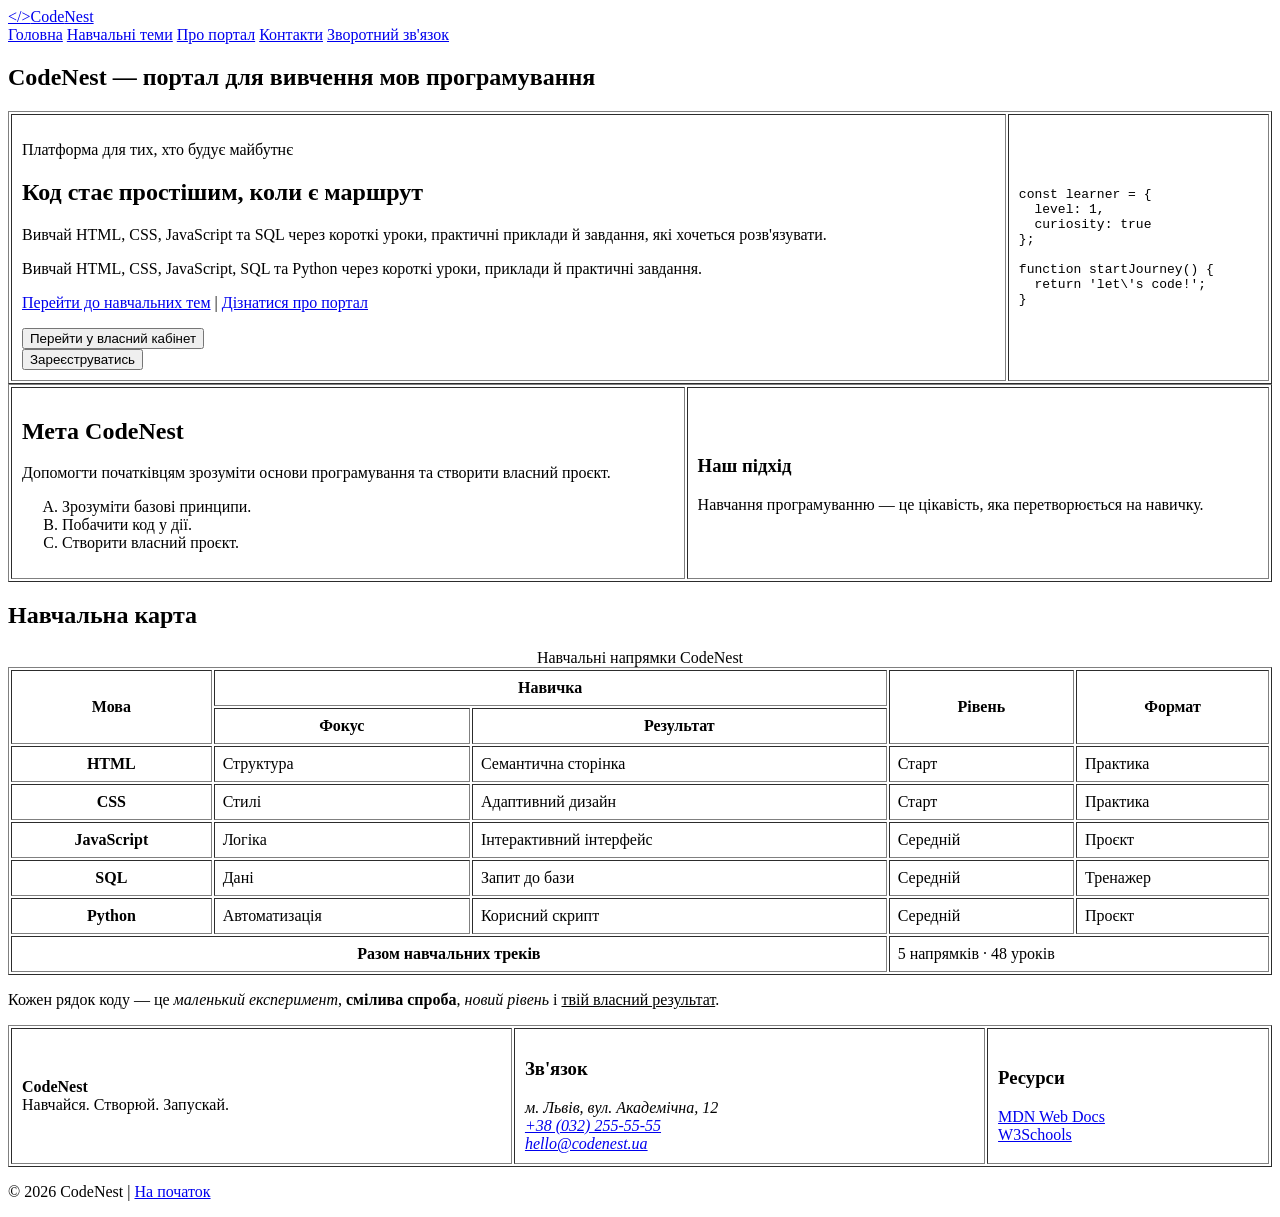
==== index.html @ e063e59d "Lab 1" ====
<!doctype html>
<html lang="uk">
<head>
  <meta charset="UTF-8">
  <meta name="viewport" content="width=device-width, initial-scale=1.0">
  <meta name="description" content="CodeNest - навчальний портал для вивчення мов програмування">
  <title>CodeNest | Вивчай код по-новому</title>
  <!-- Для наступних лабораторних: <link rel="stylesheet" href="css/style.css"> -->
  <!-- Для наступних лабораторних: <script src="js/main.js" defer></script> -->
</head>
<body>
  <header id="top">
    <a class="brand" href="index.html" aria-label="CodeNest, на головну"><span class="brand-mark">&lt;/&gt;</span><span>Code<span class="brand-accent">Nest</span></span></a>
    <nav aria-label="Головна навігація">
      <a class="active" href="index.html">Головна</a>
      <a href="topics.html">Навчальні теми</a>
      <a href="#about">Про портал</a>
      <a href="#contacts">Контакти</a>
      <a href="feedback.html">Зворотний зв'язок</a>
    </nav>
  </header>

  <main>
    <section aria-labelledby="hero-title">
      <h1 id="hero-title">CodeNest — портал для вивчення мов програмування</h1>
      <table border="1" width="100%" cellpadding="10">
        <tr><td>
        <p class="eyebrow">Платформа для тих, хто будує майбутнє</p>
        <h2>Код стає простішим, коли є маршрут</h2>
        <p class="hero-text">Вивчай HTML, CSS, JavaScript та SQL через короткі уроки, практичні приклади й завдання, які хочеться розв'язувати.</p>
        <p>Вивчай HTML, CSS, JavaScript, SQL та Python через короткі уроки, приклади й практичні завдання.</p>
        <p><a href="topics.html">Перейти до навчальних тем</a> | <a href="#about">Дізнатися про портал</a></p>
        <form action="feedback.html" method="get"><button type="submit">Перейти у власний кабінет</button></form>
        <form action="feedback.html" method="get"><button type="submit">Зареєструватись</button></form>
        </td><td><pre>const learner = {
  level: 1,
  curiosity: true
};

function startJourney() {
  return 'let\'s code!';
}</pre></td></tr>
      </table>
    </section>

    <section id="about" aria-labelledby="about-title">
      <table border="1" width="100%" cellpadding="10"><tr><td><article><h2 id="about-title">Мета CodeNest</h2><p>Допомогти початківцям зрозуміти основи програмування та створити власний проєкт.</p><ol type="A"><li>Зрозуміти базові принципи.</li><li>Побачити код у дії.</li><li>Створити власний проєкт.</li></ol></article></td><td><aside><h3>Наш підхід</h3><p>Навчання програмуванню — це цікавість, яка перетворюється на навичку.</p></aside></td></tr></table>
    </section>

    <section aria-labelledby="table-title"><h2 id="table-title">Навчальна карта</h2><table border="1" width="100%" cellpadding="8"><caption>Навчальні напрямки CodeNest</caption><thead><tr><th rowspan="2">Мова</th><th colspan="2">Навичка</th><th rowspan="2">Рівень</th><th rowspan="2">Формат</th></tr><tr><th>Фокус</th><th>Результат</th></tr></thead><tbody><tr><th>HTML</th><td>Структура</td><td>Семантична сторінка</td><td>Старт</td><td>Практика</td></tr><tr><th>CSS</th><td>Стилі</td><td>Адаптивний дизайн</td><td>Старт</td><td>Практика</td></tr><tr><th>JavaScript</th><td>Логіка</td><td>Інтерактивний інтерфейс</td><td>Середній</td><td>Проєкт</td></tr><tr><th>SQL</th><td>Дані</td><td>Запит до бази</td><td>Середній</td><td>Тренажер</td></tr><tr><th>Python</th><td>Автоматизація</td><td>Корисний скрипт</td><td>Середній</td><td>Проєкт</td></tr></tbody><tfoot><tr><th colspan="3">Разом навчальних треків</th><td colspan="2">5 напрямків · 48 уроків</td></tr></tfoot></table><p><span>Кожен рядок коду</span> — це <i>маленький експеримент</i>, <b>смілива спроба</b>, <em>новий рівень</em> і <u>твій власний результат</u>.</p>
    </section>
  </main>

  <footer id="contacts"><table border="1" width="100%" cellpadding="10"><tr><td><strong>CodeNest</strong><br>Навчайся. Створюй. Запускай.</td><td><h3>Зв'язок</h3><address>м. Львів, вул. Академічна, 12<br><a href="tel:+380322555555">+38 (032) 255-55-55</a><br><a href="mailto:hello@codenest.ua">hello@codenest.ua</a></address></td><td><h3>Ресурси</h3><a href="https://developer.mozilla.org/uk/" target="_blank" rel="noopener">MDN Web Docs</a><br><a href="https://www.w3schools.com/" target="_blank" rel="noopener">W3Schools</a></td></tr></table><p>© 2026 CodeNest | <a href="#top">На початок</a></p></footer>
</body>
</html>
---- css/style.css ----
/* Резервні стилі для наступних лабораторних.
@import url('https://fonts.googleapis.com/css2?family=DM+Mono:wght@400;500&family=Manrope:wght@400;500;600;700;800&display=swap');
:root{--ink:#13231f;--muted:#65736e;--paper:#f5f7f2;--white:#fff;--green:#b8edc2;--green-dark:#236b4b;--orange:#f28b52;--line:#dce5dd;--shadow:0 24px 70px rgba(19,35,31,.1)}*{box-sizing:border-box}html{scroll-behavior:smooth}body{margin:0;background:var(--paper);color:var(--ink);font-family:'Manrope',sans-serif;line-height:1.6}a{color:inherit;text-decoration:none}button,input,select,textarea{font:inherit}.section-shell{width:min(1160px,calc(100% - 48px));margin:auto}.site-header{height:82px;display:flex;align-items:center;justify-content:space-between;width:min(1280px,calc(100% - 48px));margin:auto}.brand{display:flex;align-items:center;gap:10px;font-size:20px;font-weight:800;letter-spacing:-.04em}.brand-mark{display:grid;place-items:center;background:var(--ink);color:var(--green);width:40px;height:40px;font-family:'DM Mono',monospace;font-size:15px;letter-spacing:-.15em;border-radius:12px}.brand-accent{color:var(--orange)}.site-nav{display:flex;align-items:center;gap:28px;font-size:13px;font-weight:700}.site-nav a{color:var(--muted);transition:color .2s}.site-nav a:hover,.site-nav a.active{color:var(--ink)}.site-nav .nav-cta{color:var(--ink);border:1px solid var(--line);padding:11px 17px;border-radius:8px;background:var(--white)}.site-nav .nav-cta.active,.site-nav .nav-cta:hover{background:var(--green);border-color:var(--green)}.menu-toggle{display:none;border:0;background:none;font-size:24px;color:var(--ink)}.hero{display:grid;grid-template-columns:1fr 1fr;gap:84px;align-items:center;padding:84px 0 116px}.eyebrow{color:var(--orange);font-family:'DM Mono',monospace;text-transform:uppercase;font-size:11px;letter-spacing:.1em;margin:0 0 18px}.hero h1,.page-hero h1{font-size:clamp(46px,6vw,76px);line-height:1.02;letter-spacing:-.07em;margin:0 0 25px;font-weight:800}.hero h1 em,.page-hero h1 em{color:var(--green-dark);font-style:normal}.hero-text,.page-hero p:last-child{font-size:17px;color:var(--muted);max-width:530px}.hero-actions{display:flex;align-items:center;gap:28px;margin:34px 0}.button{display:inline-flex;align-items:center;gap:18px;border:0;border-radius:8px;padding:15px 19px;font-size:13px;font-weight:800;cursor:pointer;transition:transform .2s,box-shadow .2s}.button:hover{transform:translateY(-2px);box-shadow:0 10px 24px rgba(35,107,75,.17)}.button-primary{background:var(--ink);color:var(--white)}.button-primary span{color:var(--green);font-size:20px;line-height:0}.button-ghost{background:transparent;border:1px solid var(--line);color:var(--muted)}.text-link{font-size:13px;font-weight:800;border-bottom:1px solid var(--ink);padding-bottom:4px}.text-link span{font-size:18px;margin-left:7px}.hero-meta{display:flex;gap:28px;color:var(--muted);font-size:11px}.hero-meta strong{color:var(--ink);font-size:17px;display:block}.code-window{background:#172420;border-radius:14px;box-shadow:var(--shadow);overflow:hidden;transform:rotate(2deg);transition:transform .3s}.code-window:hover{transform:rotate(0)}.window-bar{height:45px;background:#22342e;color:#83918c;display:flex;align-items:center;justify-content:space-between;padding:0 18px;font:11px 'DM Mono',monospace}.window-dots{display:flex;gap:6px}.window-dots i{width:8px;height:8px;border-radius:50%;background:#ee8761}.window-dots i:nth-child(2){background:#f3c667}.window-dots i:nth-child(3){background:#9cdda5}.code-window pre{margin:0;padding:30px 28px;color:#dce7df;font:13px/2 'DM Mono',monospace}.line-number{color:#597169;display:inline-block;width:23px}.keyword{color:#d6a8ff}.variable,.function{color:#8dd9dd}.string{color:#b8edc2}.number{color:#f3c667}.boolean{color:#f28b52}.code-status{border-top:1px solid #30453d;padding:12px 20px;color:#8da39a;font:10px 'DM Mono',monospace}.status-dot{display:inline-block;width:7px;height:7px;background:#9cdda5;border-radius:50%;margin-right:7px}.intro-grid{display:grid;grid-template-columns:1.35fr .65fr;gap:24px;margin-bottom:110px}.about-card,.quote-card{padding:44px;border-radius:14px}.about-card{background:var(--white)}h2{font-size:40px;line-height:1.1;letter-spacing:-.06em;margin:0 0 20px}.about-card h2 span{color:var(--green-dark)}.about-card>p:not(.eyebrow){color:var(--muted);max-width:590px}.latin-list{list-style-type:upper-alpha;padding-left:20px;display:grid;gap:8px;font-weight:700;font-size:13px;margin-top:30px}.quote-card{background:var(--green);display:flex;flex-direction:column;justify-content:space-between}.quote-mark{font-size:76px;line-height:.7;color:var(--green-dark);font-family:Georgia}.quote-card p{font-size:21px;line-height:1.35;font-weight:700;letter-spacing:-.03em}.quote-author{font:11px 'DM Mono',monospace;color:var(--green-dark)}.table-section{padding-bottom:110px}.section-heading{display:flex;justify-content:space-between;align-items:end;margin-bottom:28px}.section-heading h2{margin:0}.topic-count{font:11px 'DM Mono',monospace;color:var(--muted)}.table-wrap{background:var(--white);overflow-x:auto;border-radius:12px}.table-wrap table{border-collapse:collapse;width:100%;min-width:700px;font-size:12px}.table-wrap caption{text-align:left;padding:20px 22px;font-weight:800;font-size:16px}.table-wrap th,.table-wrap td{padding:15px 18px;text-align:left;border-top:1px solid var(--line)}.table-wrap thead{background:#edf3ec}.table-wrap thead th{font-size:11px;color:var(--muted)}.table-wrap tbody th{font-weight:800}.table-wrap tfoot{background:var(--ink);color:var(--white)}.table-wrap tfoot th,.table-wrap tfoot td{border:0}.styled-sentence{font-size:15px;color:var(--muted);margin-top:30px}.styled-sentence span{color:var(--orange);font-weight:800}.styled-sentence b{color:var(--ink)}.styled-sentence u{text-decoration-color:var(--orange);text-underline-offset:4px}.site-footer{background:var(--ink);color:#d9e5df;padding:54px 0 20px}.footer-grid{display:grid;grid-template-columns:2fr 1fr 1fr;gap:30px}.site-footer .brand{color:var(--white)}.site-footer .brand-mark{background:var(--green);color:var(--ink)}.site-footer p,.site-footer address{color:#90a39a;font-size:12px;font-style:normal}.site-footer h3{font-size:11px;text-transform:uppercase;color:var(--green);letter-spacing:.1em}.site-footer .footer-grid>div>a:not(.brand){display:block;font-size:12px;margin:8px 0;color:#d9e5df}.footer-bottom{border-top:1px solid #30443d;margin-top:42px;padding-top:18px;display:flex;justify-content:space-between;color:#70847b;font:10px 'DM Mono',monospace}.page-hero{padding:76px 0 84px;border-bottom:1px solid var(--line)}.page-hero h1{font-size:clamp(46px,7vw,82px);margin-bottom:20px}.topics-section{padding:72px 0 115px}.topic-grid{display:grid;grid-template-columns:repeat(3,1fr);gap:18px}.topic-card{background:var(--white);border-radius:12px;overflow:hidden;transition:transform .25s,box-shadow .25s}.topic-card:hover{transform:translateY(-5px);box-shadow:var(--shadow)}.topic-image{height:170px;display:grid;place-items:center;font:32px 'DM Mono',monospace}.image-html{background:#d5f2d7;color:#286b49}.image-css{background:#d8e8ff;color:#3669a0}.image-js{background:#ffe8a7;color:#856413}.image-sql{background:#ffdaca;color:#a24c2d;font-size:24px}.image-python{background:#ddd8ff;color:#5d4da0}.topic-body{padding:22px}.topic-tag{font:10px 'DM Mono',monospace;color:var(--orange);text-transform:uppercase}.topic-body h3{font-size:19px;letter-spacing:-.04em;margin:9px 0}.topic-body p{font-size:12px;color:var(--muted);min-height:58px}.topic-body ul{list-style:none;padding:14px 0;margin:10px 0;border-top:1px solid var(--line);border-bottom:1px solid var(--line);font-size:11px;color:var(--muted)}.topic-body li{margin:4px 0}.topic-body li::before{content:'+';color:var(--orange);margin-right:7px}.card-link{font-size:11px;font-weight:800;color:var(--green-dark)}.feedback-layout{display:grid;grid-template-columns:.75fr 1.25fr;gap:80px;padding:76px 0 120px}.feedback-aside{padding-top:10px}.aside-number{font:12px 'DM Mono',monospace;color:var(--orange);border-bottom:1px solid var(--line);padding-bottom:15px;margin-bottom:28px}.feedback-aside h2{font-size:44px}.feedback-aside>p{color:var(--muted);font-size:14px;max-width:300px}.contact-note{display:flex;gap:12px;align-items:center;margin-top:55px;color:var(--muted);font-size:12px}.contact-note span{color:var(--orange);font-size:27px}.contact-note p{margin:0}.contact-note strong{color:var(--ink)}.form-panel{background:var(--white);padding:38px;border-radius:14px;box-shadow:0 12px 44px rgba(19,35,31,.06)}fieldset{border:0;padding:0;margin:0 0 30px}legend{font-size:20px;font-weight:800;letter-spacing:-.04em;margin-bottom:22px}.form-grid{display:grid;grid-template-columns:1fr 1fr;gap:20px}label{display:block;font-size:11px;font-weight:800;color:var(--ink)}input,select,textarea{display:block;width:100%;border:1px solid var(--line);border-radius:7px;background:var(--paper);color:var(--ink);padding:13px;margin-top:7px;outline:0;font-size:12px}input:focus,select:focus,textarea:focus{border-color:var(--green-dark);box-shadow:0 0 0 3px rgba(184,237,194,.45)}.form-field{margin:20px 0}.field-hint{float:right;color:var(--muted);font:10px 'DM Mono',monospace;font-weight:400}.character-count{text-align:right;color:var(--muted);font:10px 'DM Mono',monospace;margin-top:5px}.checkbox-label{display:flex;align-items:center;gap:9px;font-weight:500;margin:24px 0}.checkbox-label input{width:auto;margin:0;accent-color:var(--green-dark)}.form-actions{display:flex;gap:12px}.form-message{font-size:12px;margin:16px 0 0;color:var(--green-dark);font-weight:700}
@media(max-width:800px){.site-header{height:70px}.menu-toggle{display:block}.site-nav{display:none;position:absolute;z-index:5;top:70px;left:0;right:0;background:var(--white);padding:20px 24px;box-shadow:var(--shadow);flex-direction:column;align-items:stretch;gap:16px}.site-nav.open{display:flex}.site-nav .nav-cta{text-align:center}.hero{grid-template-columns:1fr;gap:48px;padding:58px 0 82px}.code-window{transform:none}.intro-grid,.feedback-layout{grid-template-columns:1fr;gap:20px}.topic-grid{grid-template-columns:1fr 1fr}.feedback-layout{gap:35px}.footer-grid{grid-template-columns:1fr 1fr}.footer-grid>div:first-child{grid-column:1/-1}}
@media(max-width:520px){.section-shell,.site-header{width:min(100% - 32px,1160px)}.hero h1,.page-hero h1{font-size:48px}.hero-meta{gap:15px}.hero-meta strong{font-size:15px}.about-card,.quote-card,.form-panel{padding:26px}.topic-grid{grid-template-columns:1fr}.form-grid{grid-template-columns:1fr}.footer-grid{grid-template-columns:1fr}.footer-grid>div:first-child{grid-column:auto}.footer-bottom{margin-top:30px}.page-hero{padding:55px 0 62px}} */
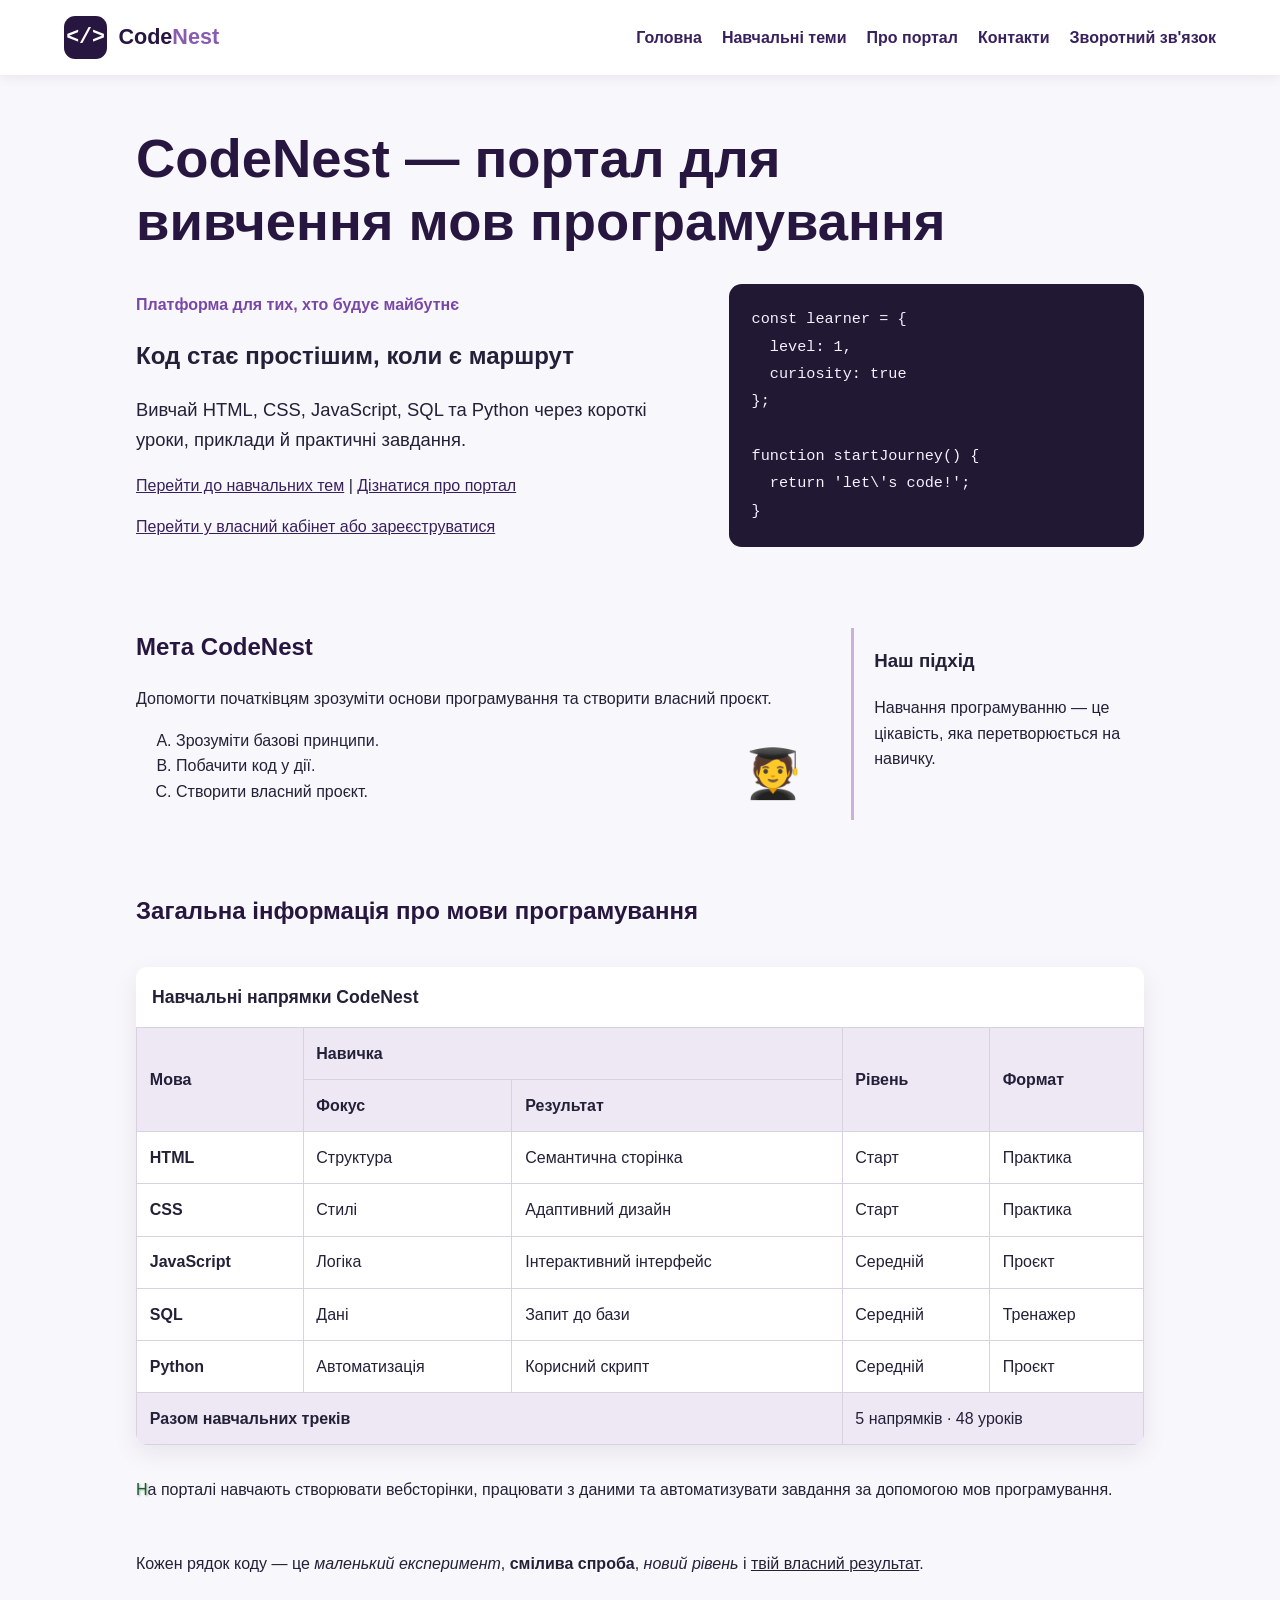
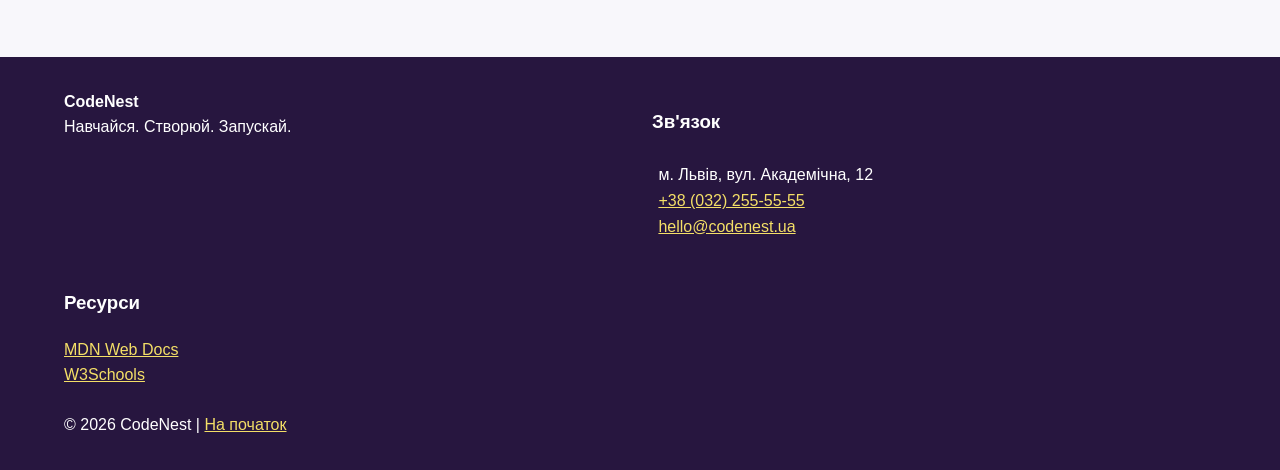
==== commit 71ec4b72: "Implement CSS styling for Lab 2 Co-authored-by: Copilot <223556219+Copilot@users.noreply.github.com>" ====
--- a/index.html
+++ b/index.html
@@ -4,53 +4,99 @@
   <meta charset="UTF-8">
   <meta name="viewport" content="width=device-width, initial-scale=1.0">
   <meta name="description" content="CodeNest - навчальний портал для вивчення мов програмування">
+  <meta name="author" content=" Артем Іващук">
+  <meta name="keywords" content="програмування HTML CSS JS">
   <title>CodeNest | Вивчай код по-новому</title>
-  <!-- Для наступних лабораторних: <link rel="stylesheet" href="css/style.css"> -->
+  <link rel="stylesheet" href="css/style.css">
   <!-- Для наступних лабораторних: <script src="js/main.js" defer></script> -->
 </head>
 <body>
-  <header id="top">
+  <header id="top" class="home-header">
     <a class="brand" href="index.html" aria-label="CodeNest, на головну"><span class="brand-mark">&lt;/&gt;</span><span>Code<span class="brand-accent">Nest</span></span></a>
     <nav aria-label="Головна навігація">
       <a class="active" href="index.html">Головна</a>
-      <a href="topics.html">Навчальні теми</a>
+      <a href="topics.html" title="Перейти до каталогу всіх тем">Навчальні теми</a>
       <a href="#about">Про портал</a>
       <a href="#contacts">Контакти</a>
       <a href="feedback.html">Зворотний зв'язок</a>
     </nav>
   </header>
 
-  <main>
-    <section aria-labelledby="hero-title">
+  <main class="home-main">
+    <section class="hero-section" aria-labelledby="hero-title">
       <h1 id="hero-title">CodeNest — портал для вивчення мов програмування</h1>
-      <table border="1" width="100%" cellpadding="10">
-        <tr><td>
-        <p class="eyebrow">Платформа для тих, хто будує майбутнє</p>
-        <h2>Код стає простішим, коли є маршрут</h2>
-        <p class="hero-text">Вивчай HTML, CSS, JavaScript та SQL через короткі уроки, практичні приклади й завдання, які хочеться розв'язувати.</p>
-        <p>Вивчай HTML, CSS, JavaScript, SQL та Python через короткі уроки, приклади й практичні завдання.</p>
-        <p><a href="topics.html">Перейти до навчальних тем</a> | <a href="#about">Дізнатися про портал</a></p>
-        <form action="feedback.html" method="get"><button type="submit">Перейти у власний кабінет</button></form>
-        <form action="feedback.html" method="get"><button type="submit">Зареєструватись</button></form>
-        </td><td><pre>const learner = {
+      <div class="hero-grid">
+        <div class="hero-copy">
+          <p class="eyebrow">Платформа для тих, хто будує майбутнє</p>
+          <h2>Код стає простішим, коли є маршрут</h2>
+          <p class="hero-text">Вивчай HTML, CSS, JavaScript, SQL та Python через короткі уроки, приклади й практичні завдання.</p>
+          <p><a href="topics.html">Перейти до навчальних тем</a> | <a href="#about">Дізнатися про портал</a></p>
+          <p><a href="feedback.html">Перейти у власний кабінет або зареєструватися</a></p>
+        </div>
+        <div class="code-example"><pre>const learner = {
   level: 1,
   curiosity: true
 };
 
 function startJourney() {
   return 'let\'s code!';
-}</pre></td></tr>
-      </table>
+}</pre></div>
+      </div>
     </section>
 
-    <section id="about" aria-labelledby="about-title">
-      <table border="1" width="100%" cellpadding="10"><tr><td><article><h2 id="about-title">Мета CodeNest</h2><p>Допомогти початківцям зрозуміти основи програмування та створити власний проєкт.</p><ol type="A"><li>Зрозуміти базові принципи.</li><li>Побачити код у дії.</li><li>Створити власний проєкт.</li></ol></article></td><td><aside><h3>Наш підхід</h3><p>Навчання програмуванню — це цікавість, яка перетворюється на навичку.</p></aside></td></tr></table>
+    <section id="about" class="purpose-section" aria-labelledby="about-title">
+      <article class="purpose-content">
+        <h2 id="about-title">Мета CodeNest</h2>
+        <p>Допомогти початківцям зрозуміти основи програмування та створити власний проєкт.</p>
+        <span class="student-emoji" role="img" aria-label="Учень">🧑‍🎓</span>
+        <ol type="A">
+          <li>Зрозуміти базові принципи.</li>
+          <li>Побачити код у дії.</li>
+          <li>Створити власний проєкт.</li>
+        </ol>
+      </article>
+      <aside class="purpose-note">
+        <h3>Наш підхід</h3>
+        <p>Навчання програмуванню — це цікавість, яка перетворюється на навичку.</p>
+      </aside>
     </section>
 
-    <section aria-labelledby="table-title"><h2 id="table-title">Навчальна карта</h2><table border="1" width="100%" cellpadding="8"><caption>Навчальні напрямки CodeNest</caption><thead><tr><th rowspan="2">Мова</th><th colspan="2">Навичка</th><th rowspan="2">Рівень</th><th rowspan="2">Формат</th></tr><tr><th>Фокус</th><th>Результат</th></tr></thead><tbody><tr><th>HTML</th><td>Структура</td><td>Семантична сторінка</td><td>Старт</td><td>Практика</td></tr><tr><th>CSS</th><td>Стилі</td><td>Адаптивний дизайн</td><td>Старт</td><td>Практика</td></tr><tr><th>JavaScript</th><td>Логіка</td><td>Інтерактивний інтерфейс</td><td>Середній</td><td>Проєкт</td></tr><tr><th>SQL</th><td>Дані</td><td>Запит до бази</td><td>Середній</td><td>Тренажер</td></tr><tr><th>Python</th><td>Автоматизація</td><td>Корисний скрипт</td><td>Середній</td><td>Проєкт</td></tr></tbody><tfoot><tr><th colspan="3">Разом навчальних треків</th><td colspan="2">5 напрямків · 48 уроків</td></tr></tfoot></table><p><span>Кожен рядок коду</span> — це <i>маленький експеримент</i>, <b>смілива спроба</b>, <em>новий рівень</em> і <u>твій власний результат</u>.</p>
+    <section id="learning-info" class="learning-section" aria-labelledby="table-title">
+      <h2 id="table-title">Загальна інформація про мови програмування</h2>
+      <div class="learning-table-wrap">
+        <table>
+          <caption>Навчальні напрямки CodeNest</caption>
+          <thead>
+            <tr><th rowspan="2">Мова</th><th colspan="2">Навичка</th><th rowspan="2">Рівень</th><th rowspan="2">Формат</th></tr>
+            <tr><th>Фокус</th><th>Результат</th></tr>
+          </thead>
+          <tbody>
+            <tr><th>HTML</th><td>Структура</td><td>Семантична сторінка</td><td>Старт</td><td>Практика</td></tr>
+            <tr><th>CSS</th><td>Стилі</td><td>Адаптивний дизайн</td><td>Старт</td><td>Практика</td></tr>
+            <tr><th>JavaScript</th><td>Логіка</td><td>Інтерактивний інтерфейс</td><td>Середній</td><td>Проєкт</td></tr>
+            <tr><th>SQL</th><td>Дані</td><td>Запит до бази</td><td>Середній</td><td>Тренажер</td></tr>
+            <tr><th>Python</th><td>Автоматизація</td><td>Корисний скрипт</td><td>Середній</td><td>Проєкт</td></tr>
+          </tbody>
+          <tfoot><tr><th colspan="3">Разом навчальних треків</th><td colspan="2">5 напрямків · 48 уроків</td></tr></tfoot>
+        </table>
+      </div>
+      <p class="learning-description">На порталі навчають створювати вебсторінки, працювати з даними та автоматизувати завдання за допомогою мов програмування.</p>
+      <p><span>Кожен рядок коду</span> — це <i>маленький експеримент</i>, <b>смілива спроба</b>, <em>новий рівень</em> і <u>твій власний результат</u>.</p>
     </section>
   </main>
 
-  <footer id="contacts"><table border="1" width="100%" cellpadding="10"><tr><td><strong>CodeNest</strong><br>Навчайся. Створюй. Запускай.</td><td><h3>Зв'язок</h3><address>м. Львів, вул. Академічна, 12<br><a href="tel:+380322555555">+38 (032) 255-55-55</a><br><a href="mailto:hello@codenest.ua">hello@codenest.ua</a></address></td><td><h3>Ресурси</h3><a href="https://developer.mozilla.org/uk/" target="_blank" rel="noopener">MDN Web Docs</a><br><a href="https://www.w3schools.com/" target="_blank" rel="noopener">W3Schools</a></td></tr></table><p>© 2026 CodeNest | <a href="#top">На початок</a></p></footer>
+  <footer id="contacts" class="site-footer">
+    <div><strong>CodeNest</strong><br>Навчайся. Створюй. Запускай.</div>
+    <div>
+      <h3>Зв'язок</h3>
+      <address>м. Львів, вул. Академічна, 12<br><a href="tel:+380322555555">+38 (032) 255-55-55</a><br><a href="mailto:hello@codenest.ua">hello@codenest.ua</a></address>
+    </div>
+    <div>
+      <h3>Ресурси</h3>
+      <a href="https://developer.mozilla.org/uk/" target="_blank" rel="noopener">MDN Web Docs</a><br>
+      <a href="https://www.w3schools.com/" target="_blank" rel="noopener">W3Schools</a>
+    </div>
+    <p>© 2026 CodeNest | <a href="#top">На початок</a></p>
+  </footer>
 </body>
 </html>
--- a/css/style.css
+++ b/css/style.css
@@ -1,5 +1,497 @@
-/* Резервні стилі для наступних лабораторних.
-@import url('https://fonts.googleapis.com/css2?family=DM+Mono:wght@400;500&family=Manrope:wght@400;500;600;700;800&display=swap');
-:root{--ink:#13231f;--muted:#65736e;--paper:#f5f7f2;--white:#fff;--green:#b8edc2;--green-dark:#236b4b;--orange:#f28b52;--line:#dce5dd;--shadow:0 24px 70px rgba(19,35,31,.1)}*{box-sizing:border-box}html{scroll-behavior:smooth}body{margin:0;background:var(--paper);color:var(--ink);font-family:'Manrope',sans-serif;line-height:1.6}a{color:inherit;text-decoration:none}button,input,select,textarea{font:inherit}.section-shell{width:min(1160px,calc(100% - 48px));margin:auto}.site-header{height:82px;display:flex;align-items:center;justify-content:space-between;width:min(1280px,calc(100% - 48px));margin:auto}.brand{display:flex;align-items:center;gap:10px;font-size:20px;font-weight:800;letter-spacing:-.04em}.brand-mark{display:grid;place-items:center;background:var(--ink);color:var(--green);width:40px;height:40px;font-family:'DM Mono',monospace;font-size:15px;letter-spacing:-.15em;border-radius:12px}.brand-accent{color:var(--orange)}.site-nav{display:flex;align-items:center;gap:28px;font-size:13px;font-weight:700}.site-nav a{color:var(--muted);transition:color .2s}.site-nav a:hover,.site-nav a.active{color:var(--ink)}.site-nav .nav-cta{color:var(--ink);border:1px solid var(--line);padding:11px 17px;border-radius:8px;background:var(--white)}.site-nav .nav-cta.active,.site-nav .nav-cta:hover{background:var(--green);border-color:var(--green)}.menu-toggle{display:none;border:0;background:none;font-size:24px;color:var(--ink)}.hero{display:grid;grid-template-columns:1fr 1fr;gap:84px;align-items:center;padding:84px 0 116px}.eyebrow{color:var(--orange);font-family:'DM Mono',monospace;text-transform:uppercase;font-size:11px;letter-spacing:.1em;margin:0 0 18px}.hero h1,.page-hero h1{font-size:clamp(46px,6vw,76px);line-height:1.02;letter-spacing:-.07em;margin:0 0 25px;font-weight:800}.hero h1 em,.page-hero h1 em{color:var(--green-dark);font-style:normal}.hero-text,.page-hero p:last-child{font-size:17px;color:var(--muted);max-width:530px}.hero-actions{display:flex;align-items:center;gap:28px;margin:34px 0}.button{display:inline-flex;align-items:center;gap:18px;border:0;border-radius:8px;padding:15px 19px;font-size:13px;font-weight:800;cursor:pointer;transition:transform .2s,box-shadow .2s}.button:hover{transform:translateY(-2px);box-shadow:0 10px 24px rgba(35,107,75,.17)}.button-primary{background:var(--ink);color:var(--white)}.button-primary span{color:var(--green);font-size:20px;line-height:0}.button-ghost{background:transparent;border:1px solid var(--line);color:var(--muted)}.text-link{font-size:13px;font-weight:800;border-bottom:1px solid var(--ink);padding-bottom:4px}.text-link span{font-size:18px;margin-left:7px}.hero-meta{display:flex;gap:28px;color:var(--muted);font-size:11px}.hero-meta strong{color:var(--ink);font-size:17px;display:block}.code-window{background:#172420;border-radius:14px;box-shadow:var(--shadow);overflow:hidden;transform:rotate(2deg);transition:transform .3s}.code-window:hover{transform:rotate(0)}.window-bar{height:45px;background:#22342e;color:#83918c;display:flex;align-items:center;justify-content:space-between;padding:0 18px;font:11px 'DM Mono',monospace}.window-dots{display:flex;gap:6px}.window-dots i{width:8px;height:8px;border-radius:50%;background:#ee8761}.window-dots i:nth-child(2){background:#f3c667}.window-dots i:nth-child(3){background:#9cdda5}.code-window pre{margin:0;padding:30px 28px;color:#dce7df;font:13px/2 'DM Mono',monospace}.line-number{color:#597169;display:inline-block;width:23px}.keyword{color:#d6a8ff}.variable,.function{color:#8dd9dd}.string{color:#b8edc2}.number{color:#f3c667}.boolean{color:#f28b52}.code-status{border-top:1px solid #30453d;padding:12px 20px;color:#8da39a;font:10px 'DM Mono',monospace}.status-dot{display:inline-block;width:7px;height:7px;background:#9cdda5;border-radius:50%;margin-right:7px}.intro-grid{display:grid;grid-template-columns:1.35fr .65fr;gap:24px;margin-bottom:110px}.about-card,.quote-card{padding:44px;border-radius:14px}.about-card{background:var(--white)}h2{font-size:40px;line-height:1.1;letter-spacing:-.06em;margin:0 0 20px}.about-card h2 span{color:var(--green-dark)}.about-card>p:not(.eyebrow){color:var(--muted);max-width:590px}.latin-list{list-style-type:upper-alpha;padding-left:20px;display:grid;gap:8px;font-weight:700;font-size:13px;margin-top:30px}.quote-card{background:var(--green);display:flex;flex-direction:column;justify-content:space-between}.quote-mark{font-size:76px;line-height:.7;color:var(--green-dark);font-family:Georgia}.quote-card p{font-size:21px;line-height:1.35;font-weight:700;letter-spacing:-.03em}.quote-author{font:11px 'DM Mono',monospace;color:var(--green-dark)}.table-section{padding-bottom:110px}.section-heading{display:flex;justify-content:space-between;align-items:end;margin-bottom:28px}.section-heading h2{margin:0}.topic-count{font:11px 'DM Mono',monospace;color:var(--muted)}.table-wrap{background:var(--white);overflow-x:auto;border-radius:12px}.table-wrap table{border-collapse:collapse;width:100%;min-width:700px;font-size:12px}.table-wrap caption{text-align:left;padding:20px 22px;font-weight:800;font-size:16px}.table-wrap th,.table-wrap td{padding:15px 18px;text-align:left;border-top:1px solid var(--line)}.table-wrap thead{background:#edf3ec}.table-wrap thead th{font-size:11px;color:var(--muted)}.table-wrap tbody th{font-weight:800}.table-wrap tfoot{background:var(--ink);color:var(--white)}.table-wrap tfoot th,.table-wrap tfoot td{border:0}.styled-sentence{font-size:15px;color:var(--muted);margin-top:30px}.styled-sentence span{color:var(--orange);font-weight:800}.styled-sentence b{color:var(--ink)}.styled-sentence u{text-decoration-color:var(--orange);text-underline-offset:4px}.site-footer{background:var(--ink);color:#d9e5df;padding:54px 0 20px}.footer-grid{display:grid;grid-template-columns:2fr 1fr 1fr;gap:30px}.site-footer .brand{color:var(--white)}.site-footer .brand-mark{background:var(--green);color:var(--ink)}.site-footer p,.site-footer address{color:#90a39a;font-size:12px;font-style:normal}.site-footer h3{font-size:11px;text-transform:uppercase;color:var(--green);letter-spacing:.1em}.site-footer .footer-grid>div>a:not(.brand){display:block;font-size:12px;margin:8px 0;color:#d9e5df}.footer-bottom{border-top:1px solid #30443d;margin-top:42px;padding-top:18px;display:flex;justify-content:space-between;color:#70847b;font:10px 'DM Mono',monospace}.page-hero{padding:76px 0 84px;border-bottom:1px solid var(--line)}.page-hero h1{font-size:clamp(46px,7vw,82px);margin-bottom:20px}.topics-section{padding:72px 0 115px}.topic-grid{display:grid;grid-template-columns:repeat(3,1fr);gap:18px}.topic-card{background:var(--white);border-radius:12px;overflow:hidden;transition:transform .25s,box-shadow .25s}.topic-card:hover{transform:translateY(-5px);box-shadow:var(--shadow)}.topic-image{height:170px;display:grid;place-items:center;font:32px 'DM Mono',monospace}.image-html{background:#d5f2d7;color:#286b49}.image-css{background:#d8e8ff;color:#3669a0}.image-js{background:#ffe8a7;color:#856413}.image-sql{background:#ffdaca;color:#a24c2d;font-size:24px}.image-python{background:#ddd8ff;color:#5d4da0}.topic-body{padding:22px}.topic-tag{font:10px 'DM Mono',monospace;color:var(--orange);text-transform:uppercase}.topic-body h3{font-size:19px;letter-spacing:-.04em;margin:9px 0}.topic-body p{font-size:12px;color:var(--muted);min-height:58px}.topic-body ul{list-style:none;padding:14px 0;margin:10px 0;border-top:1px solid var(--line);border-bottom:1px solid var(--line);font-size:11px;color:var(--muted)}.topic-body li{margin:4px 0}.topic-body li::before{content:'+';color:var(--orange);margin-right:7px}.card-link{font-size:11px;font-weight:800;color:var(--green-dark)}.feedback-layout{display:grid;grid-template-columns:.75fr 1.25fr;gap:80px;padding:76px 0 120px}.feedback-aside{padding-top:10px}.aside-number{font:12px 'DM Mono',monospace;color:var(--orange);border-bottom:1px solid var(--line);padding-bottom:15px;margin-bottom:28px}.feedback-aside h2{font-size:44px}.feedback-aside>p{color:var(--muted);font-size:14px;max-width:300px}.contact-note{display:flex;gap:12px;align-items:center;margin-top:55px;color:var(--muted);font-size:12px}.contact-note span{color:var(--orange);font-size:27px}.contact-note p{margin:0}.contact-note strong{color:var(--ink)}.form-panel{background:var(--white);padding:38px;border-radius:14px;box-shadow:0 12px 44px rgba(19,35,31,.06)}fieldset{border:0;padding:0;margin:0 0 30px}legend{font-size:20px;font-weight:800;letter-spacing:-.04em;margin-bottom:22px}.form-grid{display:grid;grid-template-columns:1fr 1fr;gap:20px}label{display:block;font-size:11px;font-weight:800;color:var(--ink)}input,select,textarea{display:block;width:100%;border:1px solid var(--line);border-radius:7px;background:var(--paper);color:var(--ink);padding:13px;margin-top:7px;outline:0;font-size:12px}input:focus,select:focus,textarea:focus{border-color:var(--green-dark);box-shadow:0 0 0 3px rgba(184,237,194,.45)}.form-field{margin:20px 0}.field-hint{float:right;color:var(--muted);font:10px 'DM Mono',monospace;font-weight:400}.character-count{text-align:right;color:var(--muted);font:10px 'DM Mono',monospace;margin-top:5px}.checkbox-label{display:flex;align-items:center;gap:9px;font-weight:500;margin:24px 0}.checkbox-label input{width:auto;margin:0;accent-color:var(--green-dark)}.form-actions{display:flex;gap:12px}.form-message{font-size:12px;margin:16px 0 0;color:var(--green-dark);font-weight:700}
-@media(max-width:800px){.site-header{height:70px}.menu-toggle{display:block}.site-nav{display:none;position:absolute;z-index:5;top:70px;left:0;right:0;background:var(--white);padding:20px 24px;box-shadow:var(--shadow);flex-direction:column;align-items:stretch;gap:16px}.site-nav.open{display:flex}.site-nav .nav-cta{text-align:center}.hero{grid-template-columns:1fr;gap:48px;padding:58px 0 82px}.code-window{transform:none}.intro-grid,.feedback-layout{grid-template-columns:1fr;gap:20px}.topic-grid{grid-template-columns:1fr 1fr}.feedback-layout{gap:35px}.footer-grid{grid-template-columns:1fr 1fr}.footer-grid>div:first-child{grid-column:1/-1}}
-@media(max-width:520px){.section-shell,.site-header{width:min(100% - 32px,1160px)}.hero h1,.page-hero h1{font-size:48px}.hero-meta{gap:15px}.hero-meta strong{font-size:15px}.about-card,.quote-card,.form-panel{padding:26px}.topic-grid{grid-template-columns:1fr}.form-grid{grid-template-columns:1fr}.footer-grid{grid-template-columns:1fr}.footer-grid>div:first-child{grid-column:auto}.footer-bottom{margin-top:30px}.page-hero{padding:55px 0 62px}} */
+:root {
+  color-scheme: light;
+  font-family: Arial, Helvetica, sans-serif;
+  color: #242038;
+  background: #f8f7fb;
+  font-synthesis: none;
+  line-height: 1.6;
+  --purple: #38205d;
+  --purple-dark: #27163f;
+  --yellow: #e5bd00;
+  --paper: #fff;
+}
+
+* {
+  box-sizing: border-box;
+}
+
+body {
+  min-width: 320px;
+  margin: 0;
+}
+
+a {
+  color: var(--purple);
+}
+
+a:hover {
+  color: #7948a7;
+}
+
+header#top {
+  display: grid;
+  grid-template-columns: auto 1fr;
+  align-items: center;
+  gap: 1.5rem;
+  padding: 1rem clamp(1rem, 5vw, 4rem);
+  background: var(--paper);
+  box-shadow: 0 2px 12px rgb(39 22 63 / 8%);
+}
+
+.home-header {
+  position: absolute;
+  z-index: 5;
+  top: 0;
+  right: 0;
+  left: 0;
+}
+
+.topics-header {
+  position: fixed;
+  z-index: 5;
+  top: 0;
+  right: 0;
+  left: 0;
+}
+
+.brand {
+  display: flex;
+  align-items: center;
+  gap: 0.7rem;
+  color: var(--purple-dark);
+  font-size: 1.35rem;
+  font-weight: 800;
+  text-decoration: none;
+}
+
+.brand-mark {
+  position: relative;
+  z-index: 1;
+  display: grid;
+  width: 2.7rem;
+  height: 2.7rem;
+  place-items: center;
+  border-radius: 0.7rem;
+  background: var(--purple-dark);
+  color: var(--paper);
+  font-family: Consolas, monospace;
+}
+
+.brand-accent {
+  color: #885db0;
+}
+
+header nav {
+  display: flex;
+  flex-wrap: wrap;
+  justify-content: flex-end;
+  gap: 0.65rem 1.25rem;
+}
+
+header nav a {
+  font-weight: 700;
+  text-decoration: none;
+}
+
+.home-main {
+  display: grid;
+  gap: 3.5rem;
+  width: min(1120px, 100%);
+  margin: 0 auto;
+  padding: 8rem clamp(1rem, 5vw, 3.5rem) 4rem;
+}
+
+.hero-section {
+  display: grid;
+  gap: 1.4rem;
+}
+
+.hero-section > h1 {
+  max-width: 850px;
+  margin: 0;
+  color: var(--purple-dark);
+  font-size: clamp(2rem, 5vw, 3.4rem);
+  line-height: 1.15;
+}
+
+.hero-grid {
+  display: grid;
+  grid-template-columns: minmax(0, 1.15fr) minmax(260px, 0.85fr);
+  align-items: center;
+  gap: 2rem;
+}
+
+.hero-copy,
+.code-example,
+.purpose-note {
+  min-width: 0;
+}
+
+.eyebrow {
+  color: #7948a7;
+  font-weight: 700;
+}
+
+.hero-text {
+  font-size: 1.15rem;
+}
+
+.code-example {
+  overflow: auto;
+  border-radius: 0.8rem;
+  background: #211833;
+  color: #f5efff;
+}
+
+.code-example pre {
+  margin: 0;
+  padding: 1.4rem;
+  font: 0.95rem/1.8 Consolas, monospace;
+}
+
+.purpose-section {
+  display: grid;
+  grid-template-columns: minmax(0, 1.4fr) minmax(220px, 0.6fr);
+  gap: 2rem;
+  margin: 1rem 0;
+  padding: 0;
+}
+
+.purpose-section h2,
+.learning-section h2,
+.topics-main h1 {
+  margin-top: 0;
+  color: var(--purple-dark);
+}
+
+.purpose-content,
+.purpose-note {
+  padding: 0;
+}
+
+.student-emoji {
+  float: right;
+  position: relative;
+  z-index: 1;
+  margin: 0.5rem 1rem 0.5rem 1.5rem;
+  font-size: 3rem;
+}
+
+.purpose-note {
+  border-left: 3px solid #c8b2dc;
+  padding-left: 1.25rem;
+}
+
+.learning-section {
+  display: grid;
+  gap: 1rem;
+}
+
+.learning-description::first-letter {
+  color: #1c5e32;
+  text-shadow: 1px 1px 2px rgb(28 94 50 / 45%);
+}
+
+.learning-table-wrap {
+  overflow-x: auto;
+  border-radius: 0.7rem;
+  background: var(--paper);
+  box-shadow: 0 8px 24px rgb(39 22 63 / 8%);
+  transition: transform 0.3s ease;
+}
+
+.learning-table-wrap:hover {
+  transform: translateX(2vw);
+}
+
+.learning-table-wrap table {
+  width: 100%;
+  min-width: 620px;
+  border-collapse: collapse;
+}
+
+.learning-table-wrap caption {
+  padding: 1rem;
+  font-size: 1.1rem;
+  font-weight: 700;
+  text-align: left;
+}
+
+.learning-table-wrap th,
+.learning-table-wrap td {
+  padding: 0.8rem;
+  border: 1px solid #d8d1e0;
+  text-align: left;
+}
+
+.learning-table-wrap thead,
+.learning-table-wrap tfoot {
+  background: #eee8f5;
+}
+
+.site-footer {
+  display: grid;
+  grid-template-columns: repeat(2, minmax(0, 1fr));
+  gap: 1.5rem;
+  padding: 2rem clamp(1rem, 5vw, 4rem);
+  background: var(--purple-dark);
+  color: var(--paper);
+}
+
+.site-footer a {
+  color: #f4df67;
+}
+
+.site-footer address {
+  width: fit-content;
+  border-radius: 0.4rem;
+  padding: 0.4rem;
+  font-style: normal;
+  transition: box-shadow 0.25s ease 2s;
+}
+
+.site-footer address:hover {
+  box-shadow: 0 0 1rem rgb(229 189 0 / 55%);
+}
+
+.site-footer > p {
+  grid-column: 1 / -1;
+  margin: 0;
+}
+
+.topics-page {
+  padding-top: 5.3rem;
+}
+
+.topics-page a:visited {
+  color: var(--yellow);
+}
+
+.topics-main {
+  display: grid;
+  gap: 1rem;
+  width: min(1180px, 100%);
+  margin: 0 auto;
+  padding: 2rem clamp(1rem, 4vw, 2.5rem) 4rem;
+}
+
+.topics-main > p {
+  margin-top: 0;
+}
+
+.topic-grid {
+  display: grid;
+  grid-template-columns: repeat(auto-fit, minmax(min(100%, 290px), 1fr));
+  align-items: stretch;
+  gap: 1.4rem;
+}
+
+.topic-card {
+  min-width: 0;
+  border: 1px solid var(--purple);
+  border-left-style: dashed;
+  border-right-style: solid;
+  border-radius: 0.7rem;
+  background: var(--paper);
+  transition: transform 0.25s ease, box-shadow 0.25s ease, background-color 0.25s ease;
+}
+
+.topic-card:hover {
+  transform: translateY(-3px);
+  background-color: #f4eff9;
+  box-shadow: 0 10px 22px rgb(39 22 63 / 15%);
+}
+
+.topic-image {
+  display: block;
+  width: 100%;
+  height: 170px;
+  border-radius: 0.6rem 0.6rem 0 0;
+  object-fit: contain;
+  background: #f0ebf5;
+  filter: saturate(100%);
+  transition: filter 0.4s ease;
+}
+
+.topic-image:hover {
+  filter: saturate(150%);
+}
+
+.topic-body {
+  padding: 1.15rem;
+}
+
+.topic-name {
+  margin: 0 0 0.5rem;
+  font-size: 1.3rem;
+  font-style: italic;
+  font-weight: 800;
+  line-height: 1.4;
+}
+
+.topic-description {
+  margin-top: 0;
+}
+
+.topic-details {
+  max-height: 10rem;
+  overflow-y: auto;
+  padding: 0 0.5rem 0 0;
+}
+
+.topic-details ul {
+  padding-left: 1.3rem;
+}
+
+.topics-footer {
+  padding: 1.5rem clamp(1rem, 4vw, 2.5rem);
+  background: var(--purple-dark);
+  color: var(--paper);
+}
+
+.topics-footer a {
+  color: var(--paper);
+}
+
+.feedback-page main {
+  display: flex;
+  flex-flow: row wrap;
+  align-content: flex-start;
+  align-items: flex-start;
+  justify-content: center;
+  gap: 2rem;
+  padding: 2.5rem clamp(1rem, 5vw, 4rem);
+}
+
+.feedback-page main > h2,
+.feedback-page main > p {
+  flex: 1 0 100%;
+  margin: 0;
+}
+
+.feedback-form {
+  display: flex;
+  flex: 1 1 520px;
+  flex-flow: column nowrap;
+  align-items: stretch;
+  gap: 1.2rem;
+  max-width: 850px;
+}
+
+.feedback-form fieldset {
+  display: flex;
+  flex-flow: row wrap;
+  align-content: flex-start;
+  gap: 1rem;
+  border: 1px solid #c8b2dc;
+  border-radius: 0.6rem;
+}
+
+.feedback-form legend {
+  padding: 0 0.4rem;
+  font-weight: 700;
+}
+
+.feedback-fields {
+  display: flex;
+  flex: 1 1 100%;
+  flex-flow: row wrap;
+  align-content: flex-start;
+  gap: 1rem;
+}
+
+.feedback-field {
+  flex: 1 1 15rem;
+  align-self: stretch;
+}
+
+.feedback-field label,
+.feedback-form > p label:first-child {
+  display: block;
+  margin-bottom: 0.3rem;
+  font-weight: 700;
+}
+
+.feedback-form input:not([type="checkbox"]),
+.feedback-form select,
+.feedback-form textarea {
+  width: 100%;
+  border: 1px solid #a99bb8;
+  border-radius: 0.35rem;
+  padding: 0.65rem;
+  font: inherit;
+}
+
+.feedback-form textarea {
+  min-height: 10rem;
+  overflow-y: auto;
+  resize: vertical;
+}
+
+.feedback-form > p {
+  flex: 1 1 100%;
+  margin: 0;
+}
+
+.feedback-form > .feedback-actions {
+  display: flex;
+  flex-flow: row wrap;
+  gap: 0.75rem;
+}
+
+.feedback-form button {
+  flex: 0 1 auto;
+  border: 0;
+  border-radius: 0.4rem;
+  padding: 0.7rem 1rem;
+  background: var(--purple);
+  color: var(--paper);
+  font: inherit;
+  font-weight: 700;
+  cursor: pointer;
+}
+
+.feedback-form button:hover {
+  background: #7948a7;
+}
+
+.feedback-page footer {
+  padding: 1rem clamp(1rem, 5vw, 4rem);
+  background: var(--purple-dark);
+  color: var(--paper);
+}
+
+.feedback-page footer a {
+  color: #f4df67;
+}
+
+@media (max-width: 700px) {
+  header#top {
+    grid-template-columns: 1fr;
+    gap: 0.8rem;
+  }
+
+  header nav {
+    justify-content: flex-start;
+  }
+
+  .home-main {
+    padding-top: 10rem;
+  }
+
+  .hero-grid,
+  .purpose-section,
+  .site-footer {
+    grid-template-columns: 1fr;
+  }
+
+  .purpose-note {
+    border-top: 2px solid #c8b2dc;
+    border-left: 0;
+    padding: 1rem 0 0;
+  }
+
+  .site-footer > p {
+    grid-column: auto;
+  }
+}
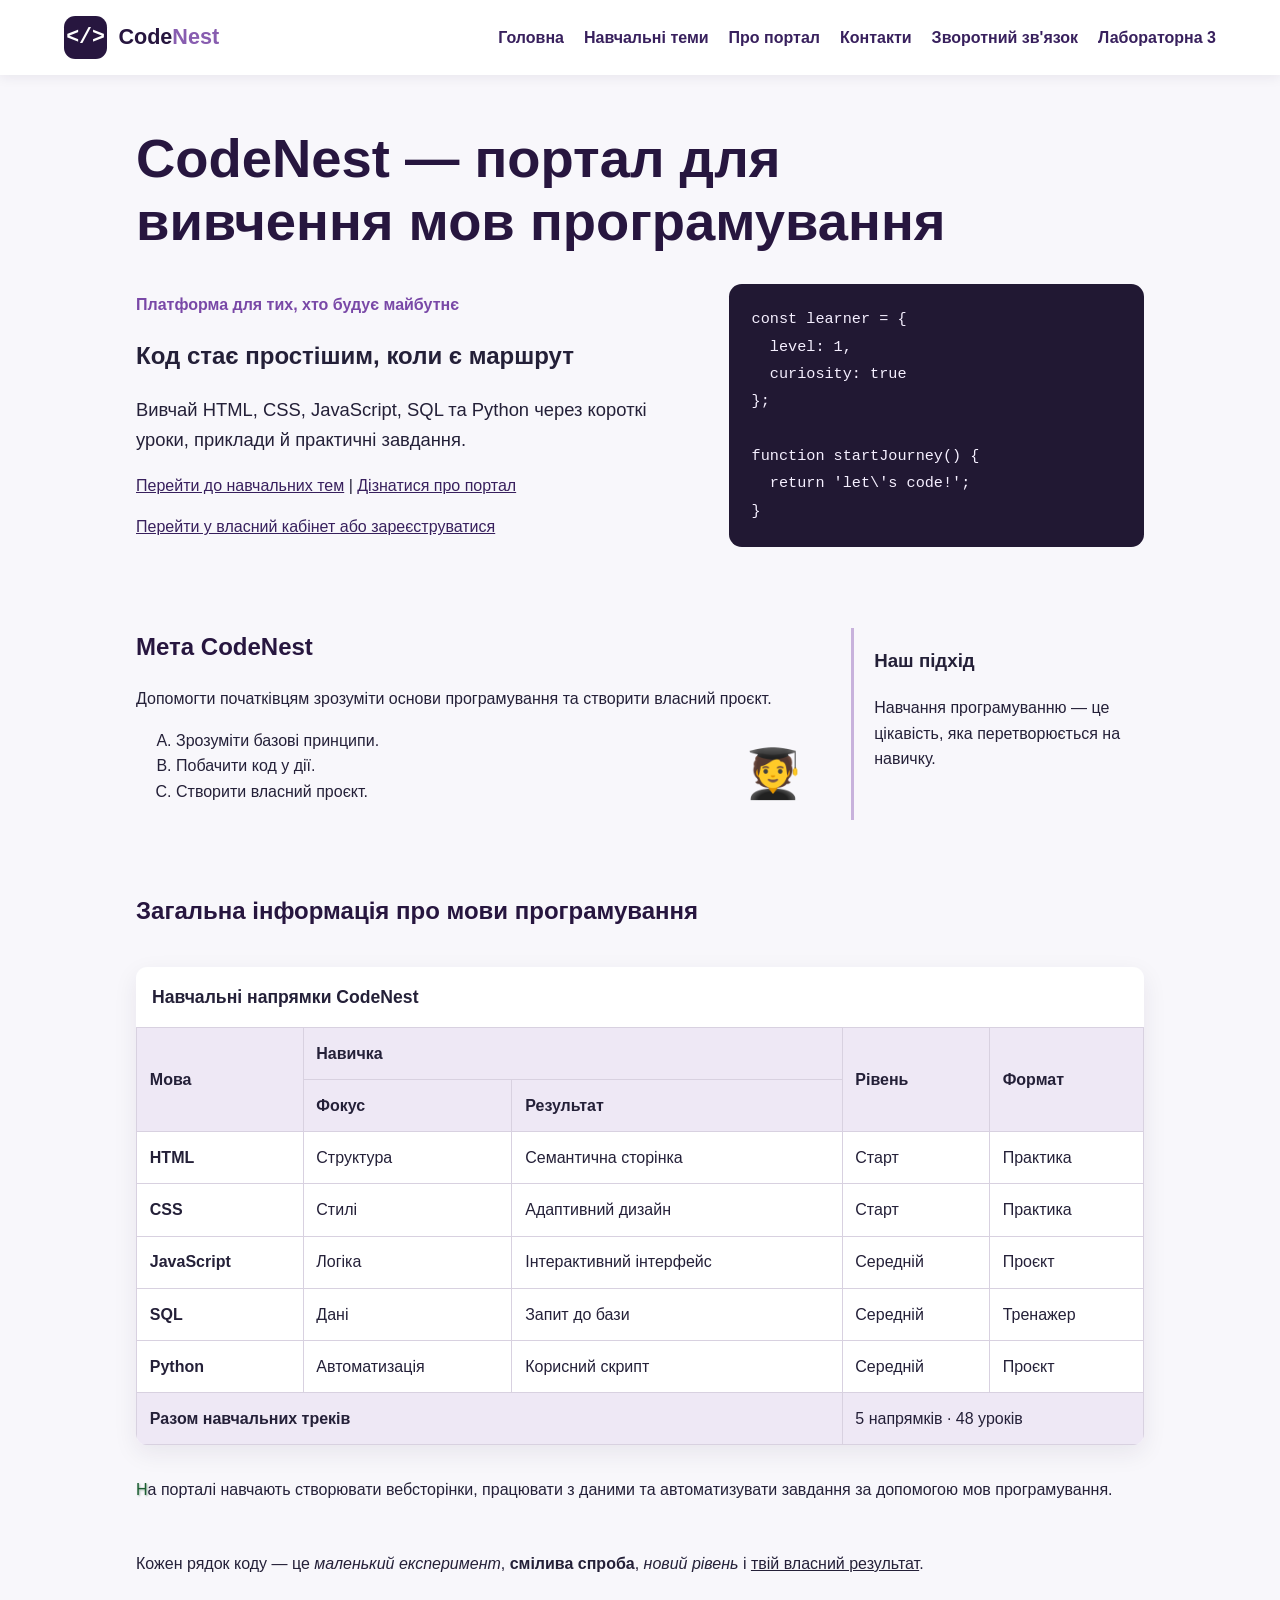
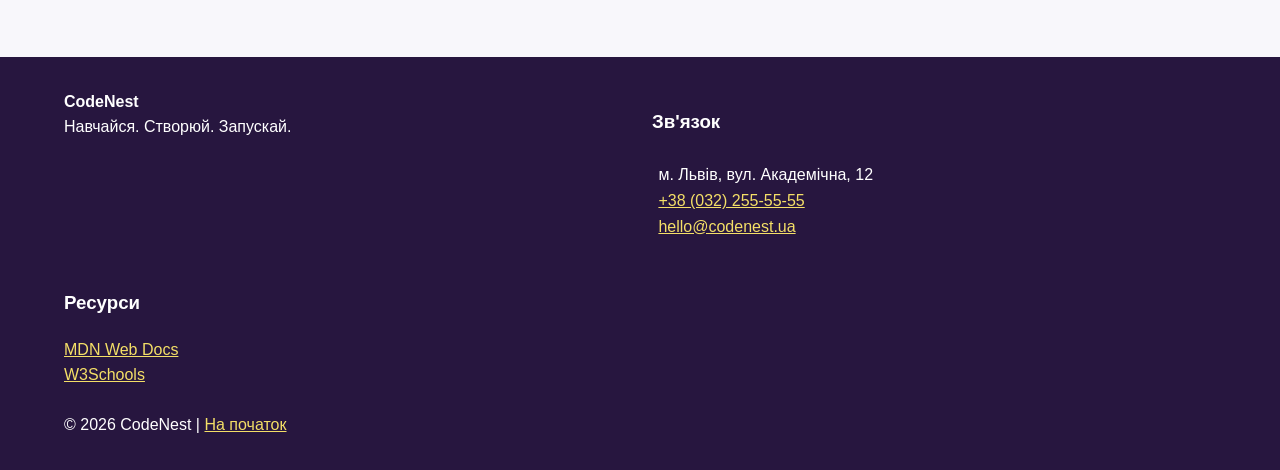
==== commit ac1b5592: "Implement Lab 3 JavaScript data operations Co-authored-by: Copilot <223556219+Copilot@users.noreply." ====
--- a/index.html
+++ b/index.html
@@ -19,6 +19,7 @@
       <a href="#about">Про портал</a>
       <a href="#contacts">Контакти</a>
       <a href="feedback.html">Зворотний зв'язок</a>
+      <a href="lab3.html">Лабораторна 3</a>
     </nav>
   </header>
 
--- a/css/style.css
+++ b/css/style.css
@@ -465,6 +465,161 @@
   color: #f4df67;
 }
 
+.lab3-main {
+  display: grid;
+  gap: 2rem;
+  width: min(1200px, 100%);
+  margin: 0 auto;
+  padding: 2.5rem clamp(1rem, 4vw, 2.5rem);
+}
+
+.lab3-heading h1,
+.lab3-section h2 {
+  color: var(--purple-dark);
+}
+
+.lab3-heading h1 {
+  margin: 0 0 0.4rem;
+}
+
+.lab3-section {
+  display: grid;
+  gap: 1rem;
+  min-width: 0;
+  border: 1px solid #d8d1e0;
+  border-radius: 0.8rem;
+  padding: clamp(1rem, 3vw, 1.5rem);
+  background: var(--paper);
+  box-shadow: 0 8px 24px rgb(39 22 63 / 6%);
+}
+
+.lab3-section h2,
+.lab3-section h3,
+.lab3-section p {
+  margin-top: 0;
+}
+
+.lab3-section h2,
+.lab3-section h3 {
+  margin-bottom: 0;
+}
+
+.lab3-actions {
+  display: flex;
+  flex-wrap: wrap;
+  align-items: center;
+  gap: 0.75rem;
+}
+
+.lab3-button,
+.lab3-form button {
+  border: 0;
+  border-radius: 0.4rem;
+  padding: 0.65rem 0.9rem;
+  background: var(--purple);
+  color: var(--paper);
+  font: inherit;
+  font-weight: 700;
+  cursor: pointer;
+}
+
+.lab3-button:hover,
+.lab3-form button:hover {
+  background: #7948a7;
+}
+
+.lab3-output {
+  border-left: 3px solid #885db0;
+  padding: 0.65rem 0.9rem;
+  background: #f4eff9;
+}
+
+.lab3-table-wrap {
+  overflow: auto;
+  max-width: 100%;
+}
+
+.lab3-table {
+  width: 100%;
+  border-collapse: collapse;
+  text-align: left;
+}
+
+.lab3-table th,
+.lab3-table td {
+  border: 1px solid #d8d1e0;
+  padding: 0.65rem;
+  vertical-align: top;
+}
+
+.lab3-table th {
+  background: #eee8f5;
+}
+
+.lab3-form {
+  display: grid;
+  grid-template-columns: repeat(auto-fit, minmax(min(100%, 13rem), 1fr));
+  align-items: end;
+  gap: 0.9rem;
+}
+
+.lab3-form fieldset {
+  grid-column: 1 / -1;
+  display: grid;
+  grid-template-columns: repeat(auto-fit, minmax(min(100%, 13rem), 1fr));
+  gap: 0.9rem;
+  border: 1px solid #c8b2dc;
+  border-radius: 0.6rem;
+}
+
+.lab3-form legend {
+  padding: 0 0.4rem;
+  font-weight: 700;
+}
+
+.lab3-field {
+  display: grid;
+  gap: 0.3rem;
+  align-content: start;
+}
+
+.lab3-field label {
+  font-weight: 700;
+}
+
+.lab3-field input,
+.lab3-field select {
+  min-width: 0;
+  border: 1px solid #a99bb8;
+  border-radius: 0.35rem;
+  padding: 0.6rem;
+  background: var(--paper);
+  font: inherit;
+}
+
+.lab3-form > button,
+.lab3-form > .lab3-actions,
+.lab3-form > output,
+.lab3-form > p {
+  grid-column: 1 / -1;
+}
+
+.lab3-categories {
+  display: grid;
+  grid-template-columns: repeat(auto-fit, minmax(min(100%, 15rem), 1fr));
+  gap: 0.8rem;
+}
+
+.lab3-category {
+  border-radius: 0.5rem;
+  padding: 0.9rem;
+  background: #f4eff9;
+}
+
+.lab3-category p {
+  margin: 0.4rem 0 0;
+}
+
 @media (max-width: 700px) {
   header#top {
     grid-template-columns: 1fr;
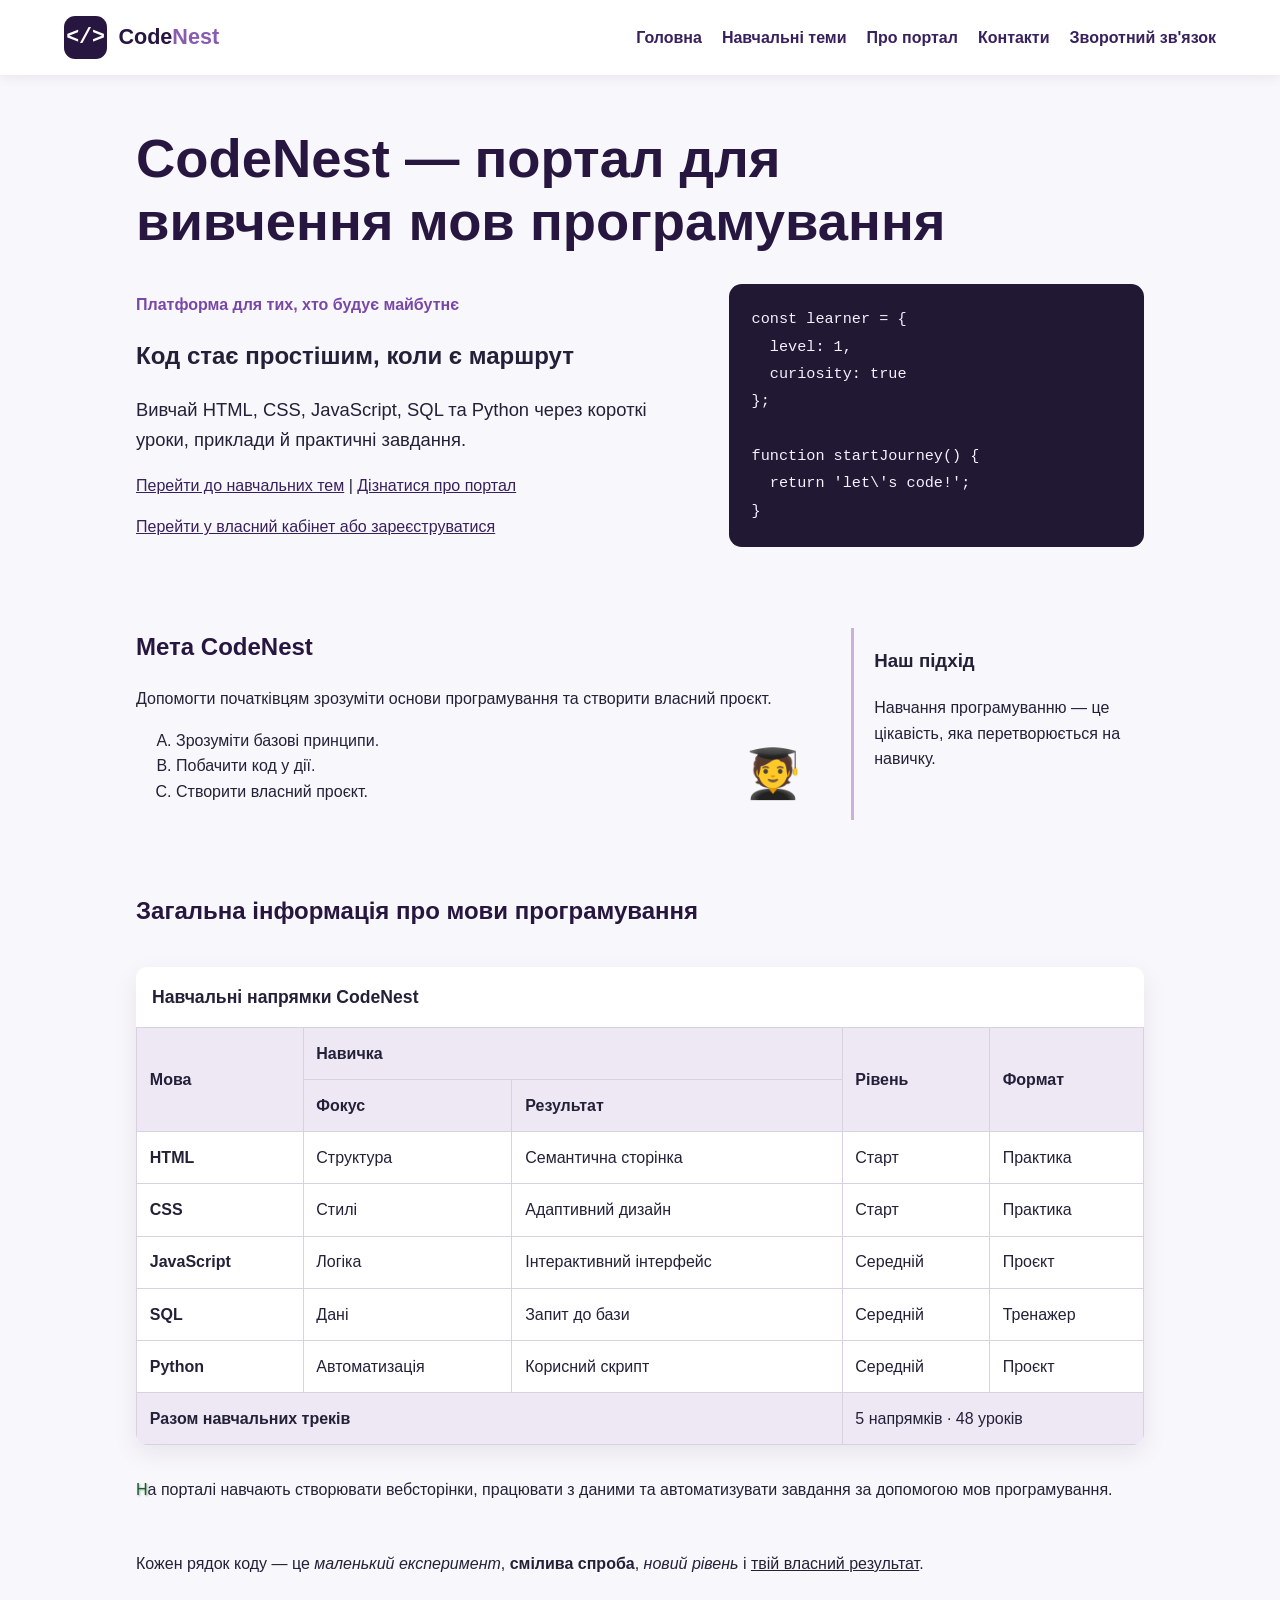
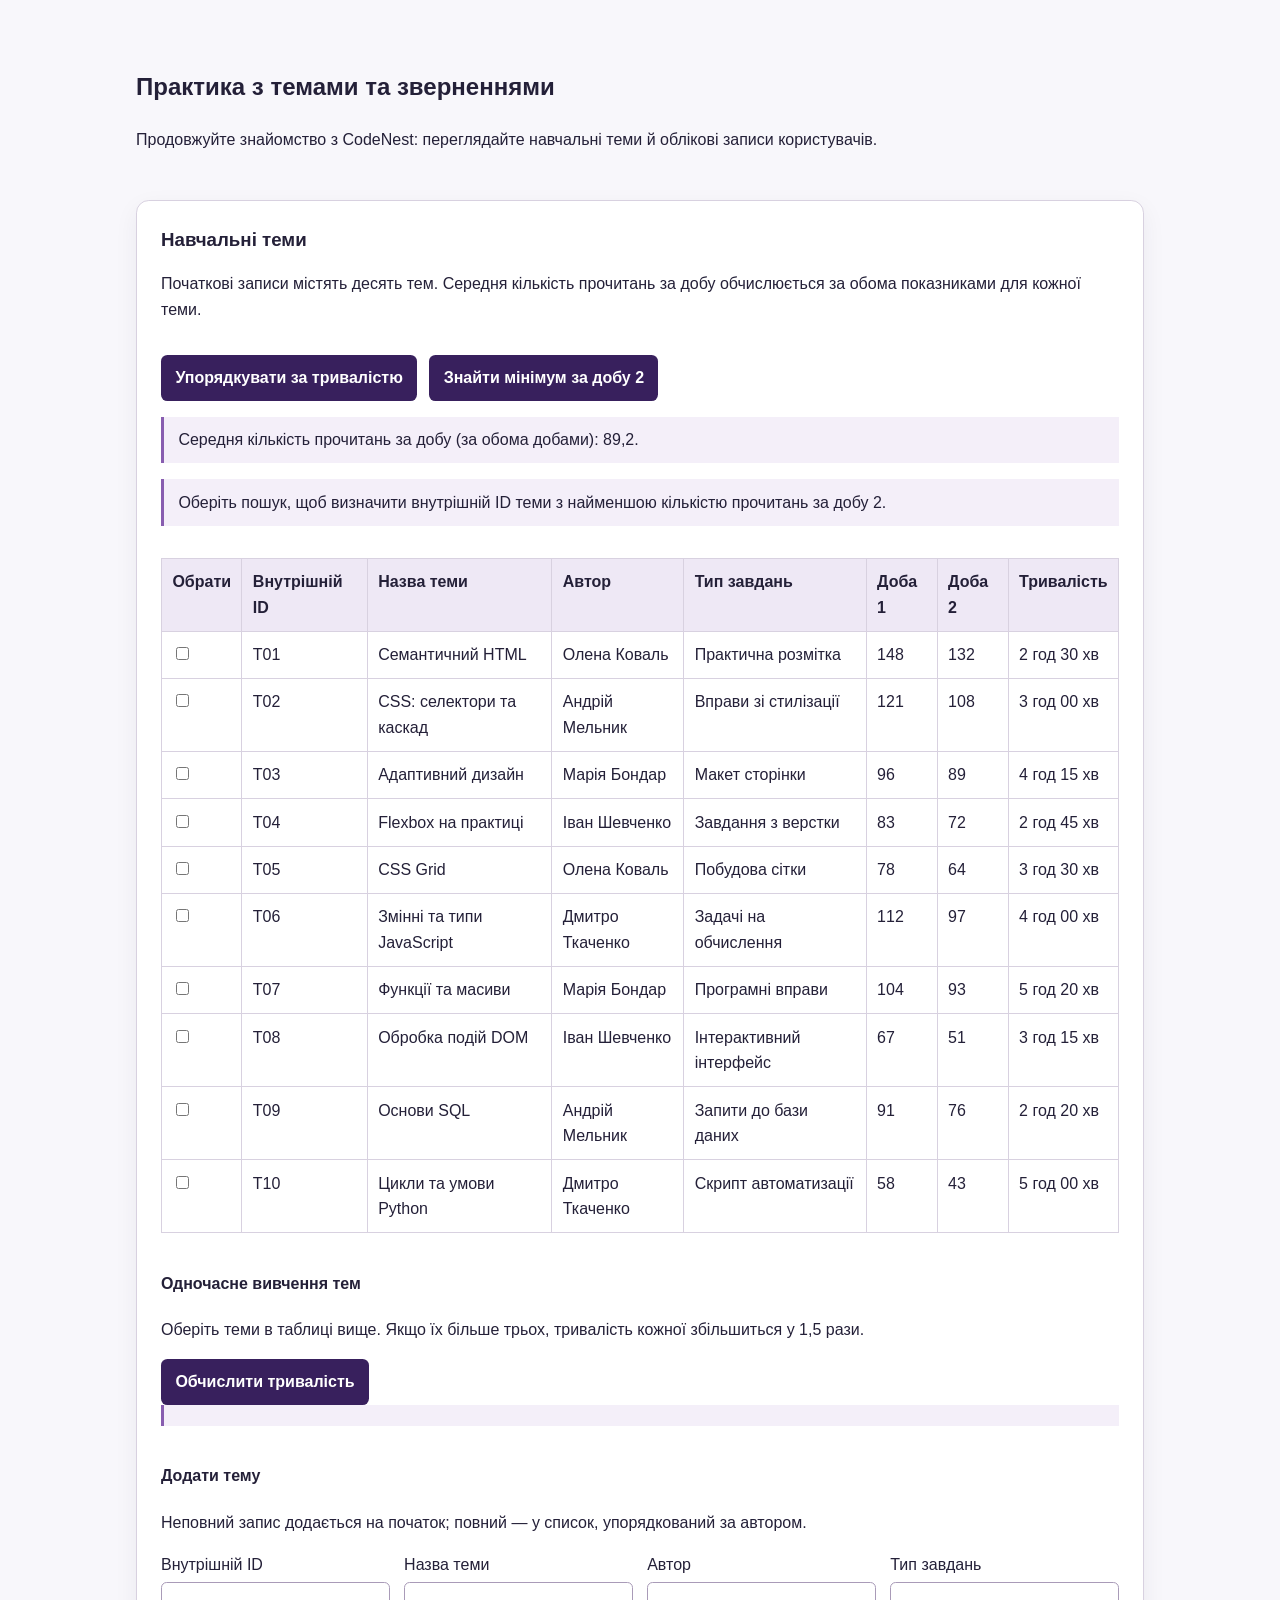
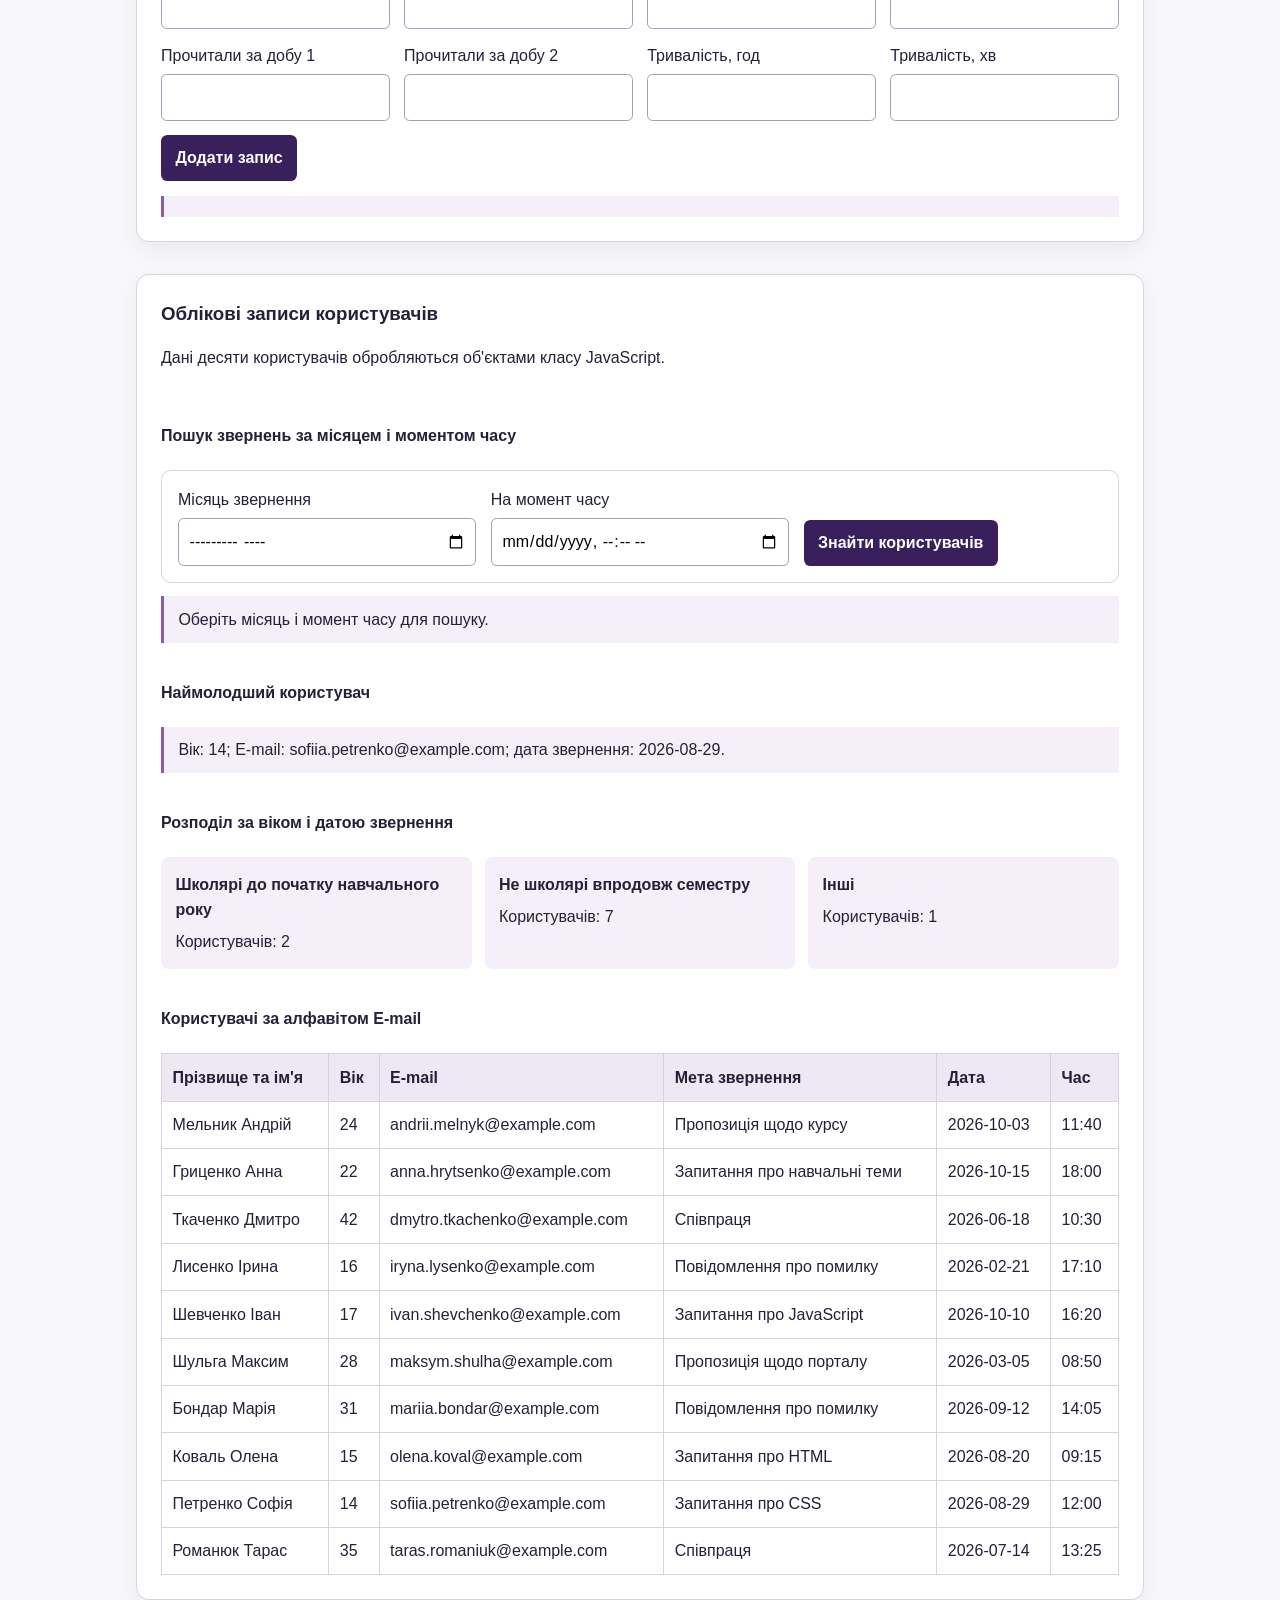
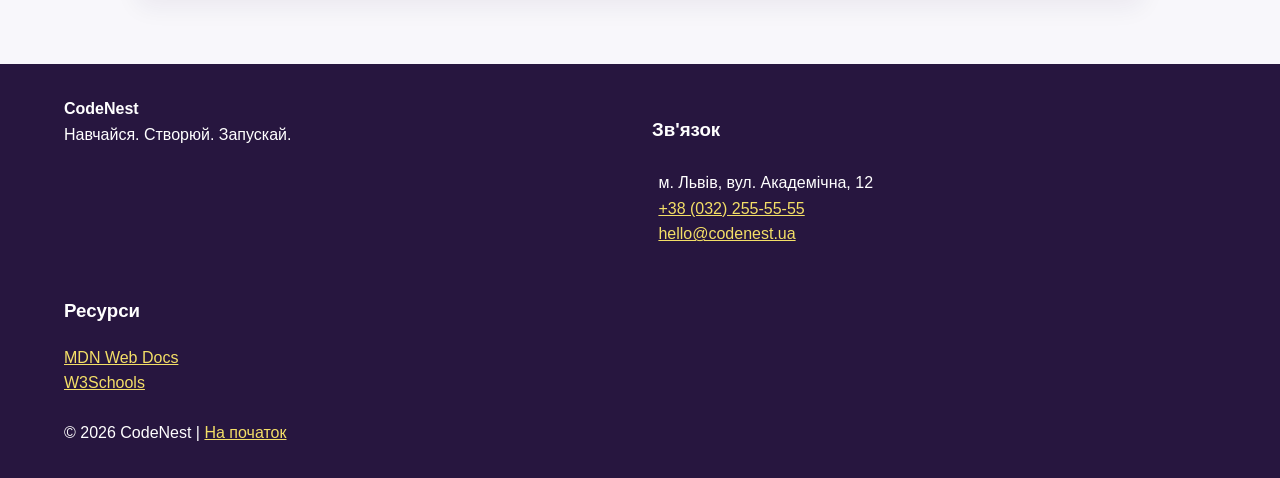
==== commit 22560925: "Integrate Lab 3 into homepage and fix layout Co-authored-by: Copilot <223556219+Copilot@users.norepl" ====
--- a/index.html
+++ b/index.html
@@ -8,6 +8,7 @@
   <meta name="keywords" content="програмування HTML CSS JS">
   <title>CodeNest | Вивчай код по-новому</title>
   <link rel="stylesheet" href="css/style.css">
+  <script src="js/lab3.js" defer></script>
   <!-- Для наступних лабораторних: <script src="js/main.js" defer></script> -->
 </head>
 <body>
@@ -19,7 +20,6 @@
       <a href="#about">Про портал</a>
       <a href="#contacts">Контакти</a>
       <a href="feedback.html">Зворотний зв'язок</a>
-      <a href="lab3.html">Лабораторна 3</a>
     </nav>
   </header>
 
@@ -84,6 +84,90 @@
       <p class="learning-description">На порталі навчають створювати вебсторінки, працювати з даними та автоматизувати завдання за допомогою мов програмування.</p>
       <p><span>Кожен рядок коду</span> — це <i>маленький експеримент</i>, <b>смілива спроба</b>, <em>новий рівень</em> і <u>твій власний результат</u>.</p>
     </section>
+
+    <section class="lab3-main" id="lab3" aria-labelledby="lab3-title">
+      <div class="lab3-heading">
+        <h2 id="lab3-title">Практика з темами та зверненнями</h2>
+        <p>Продовжуйте знайомство з CodeNest: переглядайте навчальні теми й облікові записи користувачів.</p>
+      </div>
+
+      <section class="lab3-section" aria-labelledby="topics-title">
+        <h3 id="topics-title">Навчальні теми</h3>
+        <p>Початкові записи містять десять тем. Середня кількість прочитань за добу обчислюється за обома показниками для кожної теми.</p>
+        <div class="lab3-actions">
+          <button class="lab3-button" id="sort-topics" type="button">Упорядкувати за тривалістю</button>
+          <button class="lab3-button" id="find-min-topic" type="button">Знайти мінімум за добу 2</button>
+        </div>
+        <output class="lab3-output" id="topic-average" aria-live="polite"></output>
+        <p class="lab3-output" id="min-topic-result" aria-live="polite">Оберіть пошук, щоб визначити внутрішній ID теми з найменшою кількістю прочитань за добу 2.</p>
+        <div class="lab3-table-wrap">
+          <table class="lab3-table">
+            <thead>
+              <tr><th>Обрати</th><th>Внутрішній ID</th><th>Назва теми</th><th>Автор</th><th>Тип завдань</th><th>Доба 1</th><th>Доба 2</th><th>Тривалість</th></tr>
+            </thead>
+            <tbody id="topics-table-body"></tbody>
+          </table>
+        </div>
+
+        <section aria-labelledby="study-title">
+          <h4 id="study-title">Одночасне вивчення тем</h4>
+          <p>Оберіть теми в таблиці вище. Якщо їх більше трьох, тривалість кожної збільшиться у 1,5 рази.</p>
+          <button class="lab3-button" id="calculate-study-time" type="button">Обчислити тривалість</button>
+          <output class="lab3-output" id="study-time-result" aria-live="polite"></output>
+        </section>
+
+        <section aria-labelledby="add-topic-title">
+          <h4 id="add-topic-title">Додати тему</h4>
+          <p>Неповний запис додається на початок; повний — у список, упорядкований за автором.</p>
+          <form class="lab3-form" id="add-topic-form">
+            <label class="lab3-field"><span>Внутрішній ID</span><input name="id" type="text"></label>
+            <label class="lab3-field"><span>Назва теми</span><input name="title" type="text"></label>
+            <label class="lab3-field"><span>Автор</span><input name="author" type="text"></label>
+            <label class="lab3-field"><span>Тип завдань</span><input name="taskType" type="text"></label>
+            <label class="lab3-field"><span>Прочитали за добу 1</span><input name="readersDay1" type="number" min="0" step="1"></label>
+            <label class="lab3-field"><span>Прочитали за добу 2</span><input name="readersDay2" type="number" min="0" step="1"></label>
+            <label class="lab3-field"><span>Тривалість, год</span><input name="hours" type="number" min="0" step="1"></label>
+            <label class="lab3-field"><span>Тривалість, хв</span><input name="minutes" type="number" min="0" max="59" step="1"></label>
+            <button type="submit">Додати запис</button>
+            <output class="lab3-output" id="add-topic-result" aria-live="polite"></output>
+          </form>
+        </section>
+      </section>
+
+      <section class="lab3-section" aria-labelledby="users-title">
+        <h3 id="users-title">Облікові записи користувачів</h3>
+        <p>Дані десяти користувачів обробляються об'єктами класу JavaScript.</p>
+        <section aria-labelledby="filter-users-title">
+          <h4 id="filter-users-title">Пошук звернень за місяцем і моментом часу</h4>
+          <form class="lab3-form user-filter-form" id="filter-users-form">
+            <label class="lab3-field"><span>Місяць звернення</span><input id="filter-month" type="month"></label>
+            <label class="lab3-field"><span>На момент часу</span><input id="filter-moment" type="datetime-local"></label>
+            <button type="submit">Знайти користувачів</button>
+          </form>
+          <output class="lab3-output" id="filtered-users-result" aria-live="polite">Оберіть місяць і момент часу для пошуку.</output>
+        </section>
+
+        <section aria-labelledby="minimum-age-title">
+          <h4 id="minimum-age-title">Наймолодший користувач</h4>
+          <output class="lab3-output" id="minimum-age-result" aria-live="polite"></output>
+        </section>
+
+        <section aria-labelledby="categories-title">
+          <h4 id="categories-title">Розподіл за віком і датою звернення</h4>
+          <div class="lab3-categories" id="user-categories"></div>
+        </section>
+
+        <section aria-labelledby="email-sort-title">
+          <h4 id="email-sort-title">Користувачі за алфавітом E-mail</h4>
+          <div class="lab3-table-wrap">
+            <table class="lab3-table">
+              <thead><tr><th>Прізвище та ім'я</th><th>Вік</th><th>E-mail</th><th>Мета звернення</th><th>Дата</th><th>Час</th></tr></thead>
+              <tbody id="users-table-body"></tbody>
+            </table>
+          </div>
+        </section>
+      </section>
+    </section>
   </main>
 
   <footer id="contacts" class="site-footer">
--- a/css/style.css
+++ b/css/style.css
@@ -467,10 +467,10 @@
 
 .lab3-main {
   display: grid;
+  grid-template-columns: minmax(0, 1fr);
   gap: 2rem;
-  width: min(1200px, 100%);
-  margin: 0 auto;
-  padding: 2.5rem clamp(1rem, 4vw, 2.5rem);
+  min-width: 0;
+  padding: 0;
 }
 
 .lab3-heading h1,
@@ -484,6 +484,7 @@
 
 .lab3-section {
   display: grid;
+  grid-template-columns: minmax(0, 1fr);
   gap: 1rem;
   min-width: 0;
   border: 1px solid #d8d1e0;
@@ -529,6 +530,9 @@
 }
 
 .lab3-output {
+  display: block;
+  min-width: 0;
+  overflow-wrap: anywhere;
   border-left: 3px solid #885db0;
   padding: 0.65rem 0.9rem;
   background: #f4eff9;
@@ -604,6 +608,24 @@
   grid-column: 1 / -1;
 }
 
+.lab3-form > button {
+  justify-self: start;
+  width: fit-content;
+}
+
+.user-filter-form {
+  grid-template-columns: repeat(auto-fit, minmax(min(100%, 16rem), 1fr));
+  align-items: end;
+  margin-bottom: 0.8rem;
+  border: 1px solid #d8d1e0;
+  border-radius: 0.6rem;
+  padding: 1rem;
+}
+
+.user-filter-form > button {
+  grid-column: auto;
+}
+
 .lab3-categories {
   display: grid;
   grid-template-columns: repeat(auto-fit, minmax(min(100%, 15rem), 1fr));
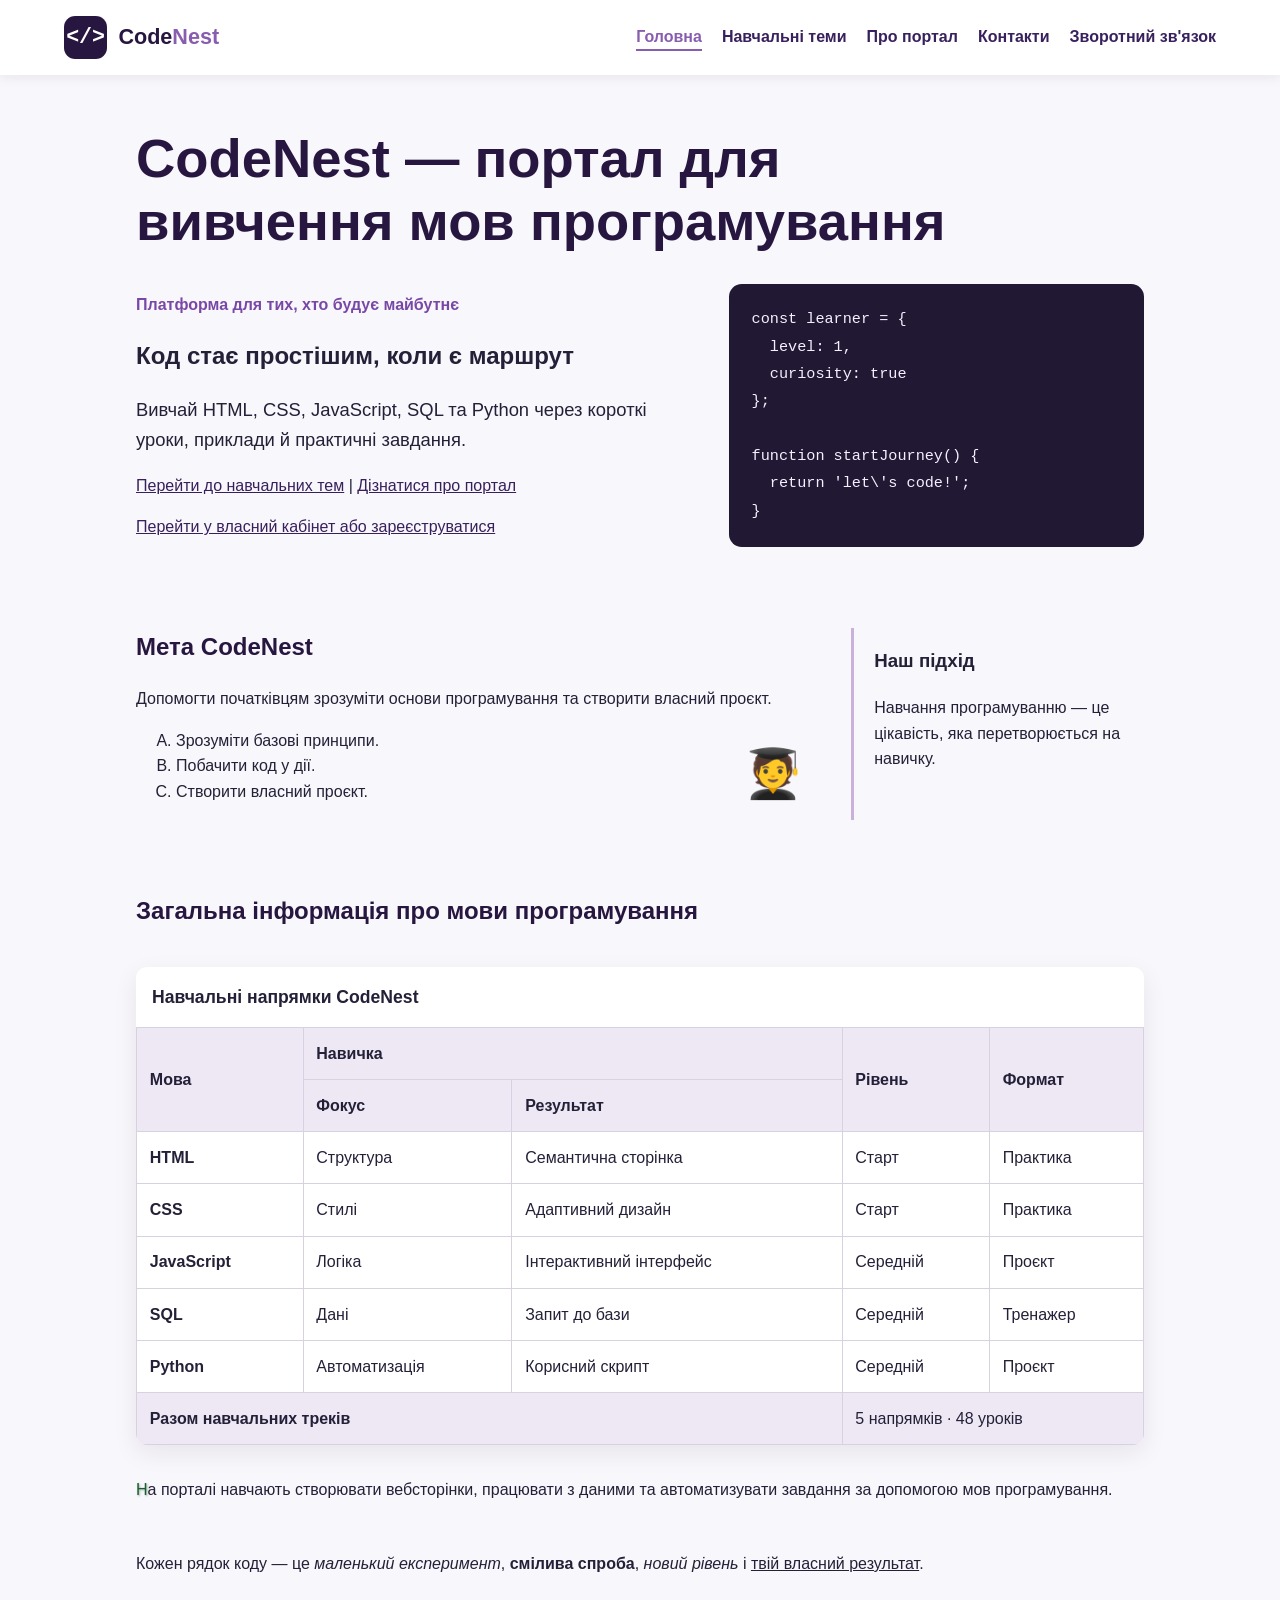
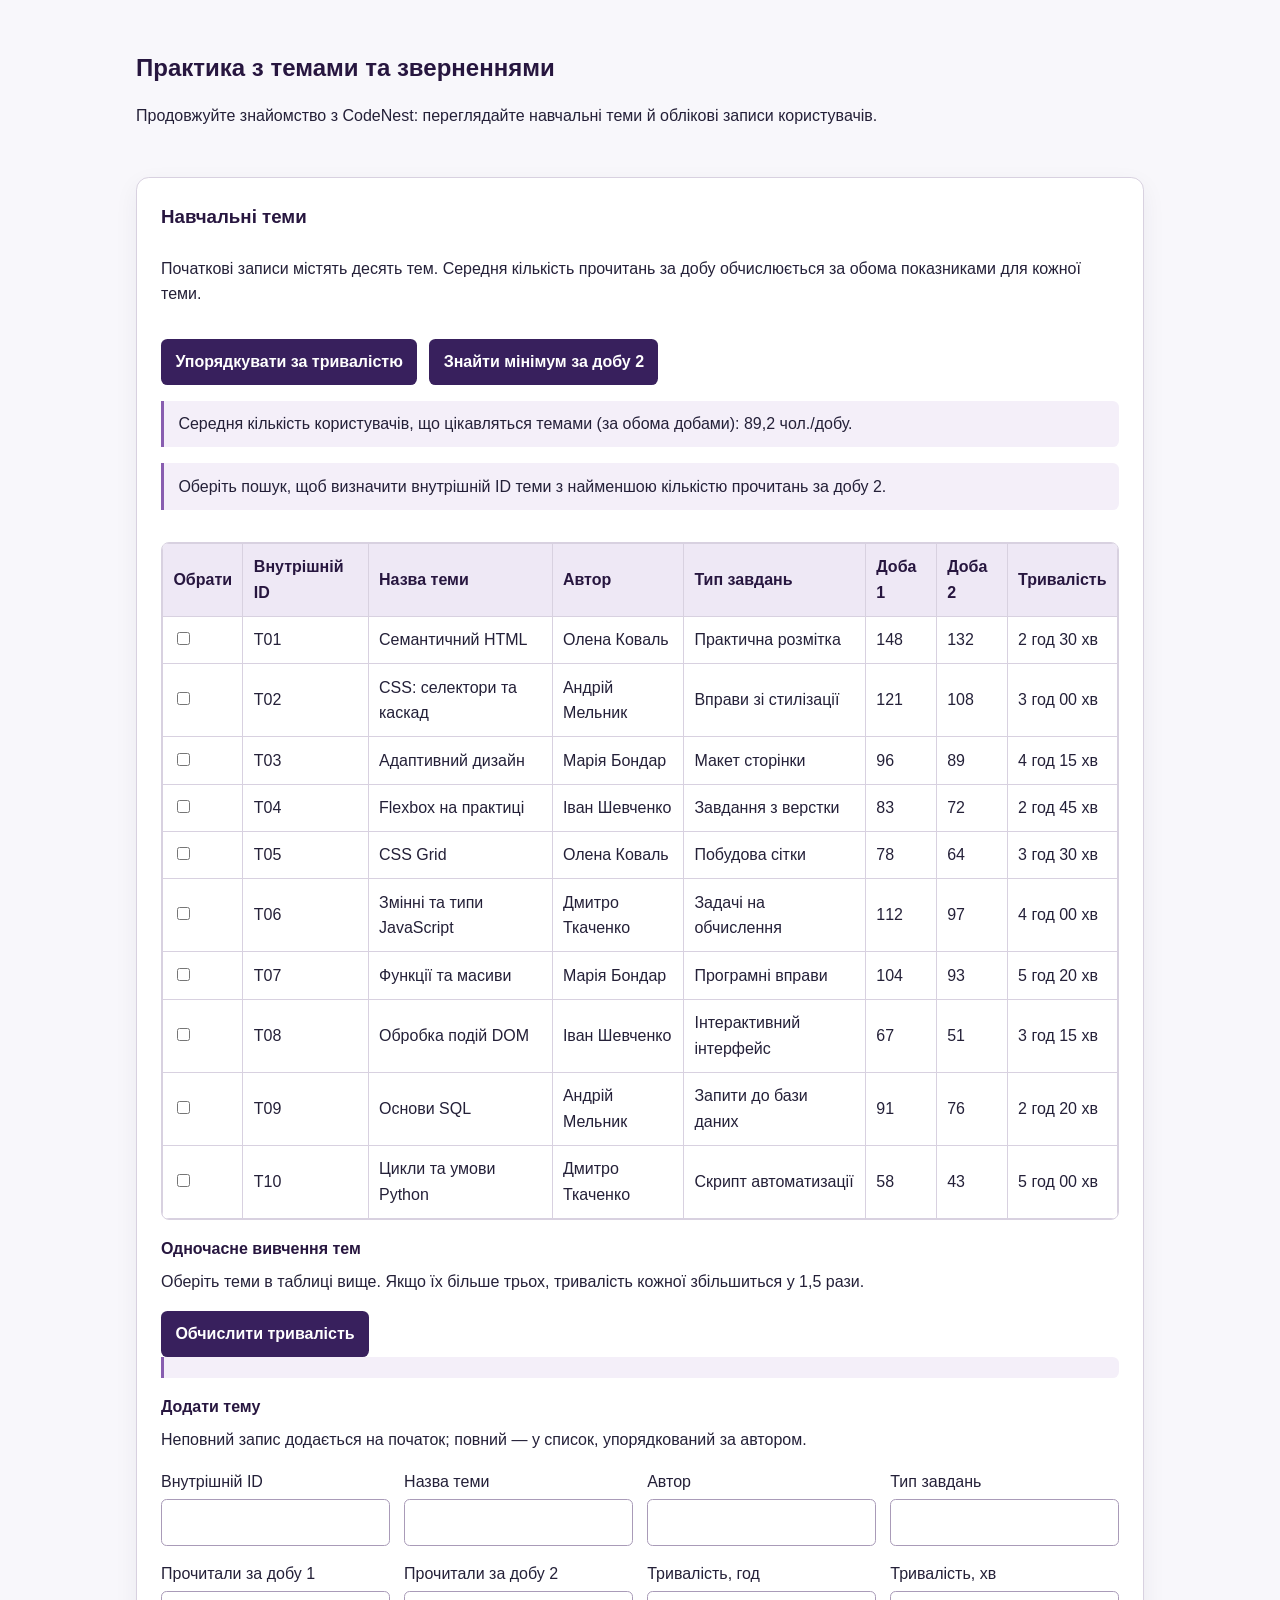
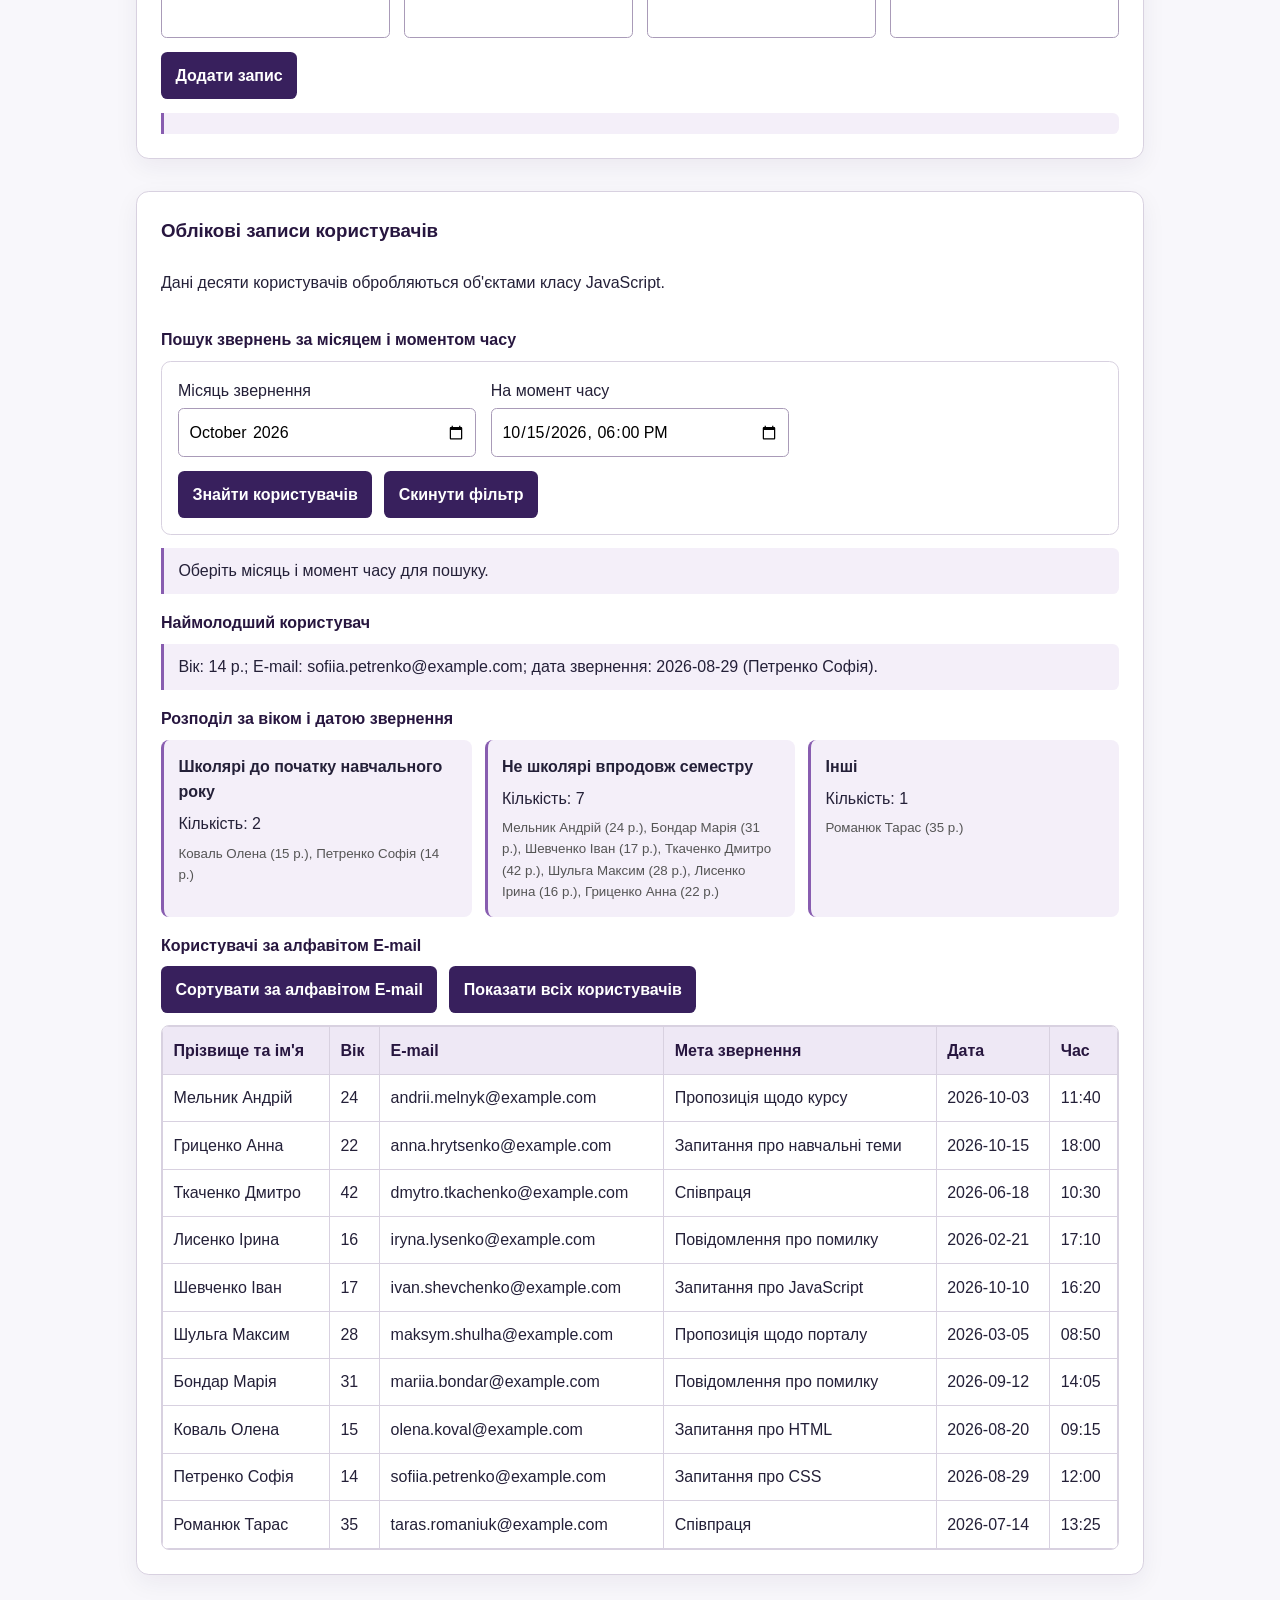
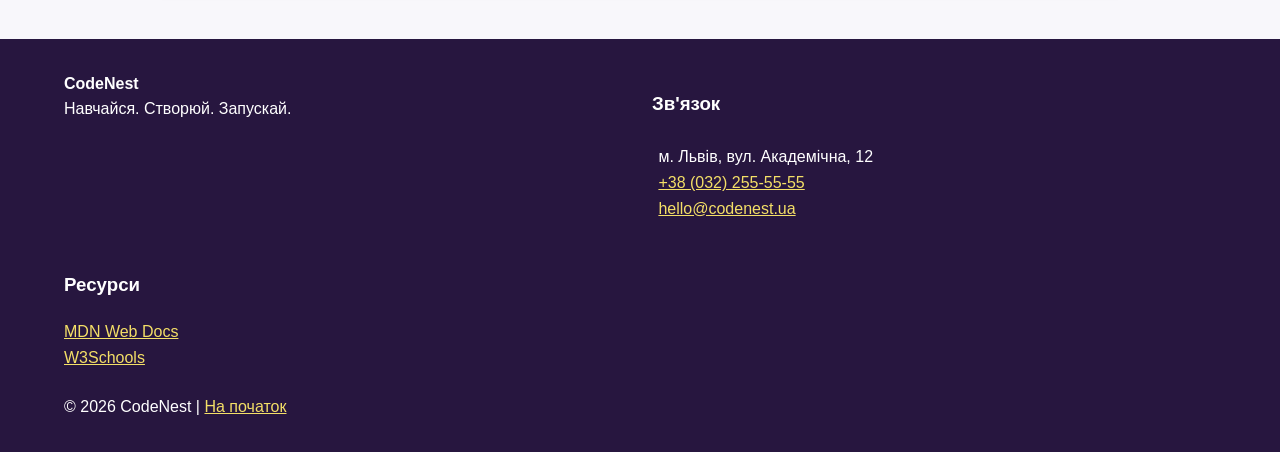
==== commit 85c77d55: "Fix Lab 2 styling breakdown and polish Lab 3 functionality - Restore modular CSS structure (common.c" ====
--- a/index.html
+++ b/index.html
@@ -7,7 +7,8 @@
   <meta name="author" content=" Артем Іващук">
   <meta name="keywords" content="програмування HTML CSS JS">
   <title>CodeNest | Вивчай код по-новому</title>
-  <link rel="stylesheet" href="css/style.css">
+  <link rel="stylesheet" href="css/common.css">
+  <link rel="stylesheet" href="css/home.css">
   <script src="js/lab3.js" defer></script>
   <!-- Для наступних лабораторних: <script src="js/main.js" defer></script> -->
 </head>
@@ -140,9 +141,12 @@
         <section aria-labelledby="filter-users-title">
           <h4 id="filter-users-title">Пошук звернень за місяцем і моментом часу</h4>
           <form class="lab3-form user-filter-form" id="filter-users-form">
-            <label class="lab3-field"><span>Місяць звернення</span><input id="filter-month" type="month"></label>
-            <label class="lab3-field"><span>На момент часу</span><input id="filter-moment" type="datetime-local"></label>
-            <button type="submit">Знайти користувачів</button>
+            <label class="lab3-field"><span>Місяць звернення</span><input id="filter-month" type="month" value="2026-10"></label>
+            <label class="lab3-field"><span>На момент часу</span><input id="filter-moment" type="datetime-local" value="2026-10-15T18:00"></label>
+            <div class="lab3-actions">
+              <button type="submit">Знайти користувачів</button>
+              <button class="lab3-button" id="reset-filter-btn" type="button">Скинути фільтр</button>
+            </div>
           </form>
           <output class="lab3-output" id="filtered-users-result" aria-live="polite">Оберіть місяць і момент часу для пошуку.</output>
         </section>
@@ -159,6 +163,10 @@
 
         <section aria-labelledby="email-sort-title">
           <h4 id="email-sort-title">Користувачі за алфавітом E-mail</h4>
+          <div class="lab3-actions" style="margin-bottom: 0.8rem;">
+            <button class="lab3-button" id="sort-users-email" type="button">Сортувати за алфавітом E-mail</button>
+            <button class="lab3-button" id="reset-users" type="button">Показати всіх користувачів</button>
+          </div>
           <div class="lab3-table-wrap">
             <table class="lab3-table">
               <thead><tr><th>Прізвище та ім'я</th><th>Вік</th><th>E-mail</th><th>Мета звернення</th><th>Дата</th><th>Час</th></tr></thead>
--- a/css/common.css
+++ b/css/common.css
@@ -0,0 +1,111 @@
+:root {
+  color-scheme: light;
+  font-family: Arial, Helvetica, sans-serif;
+  color: #242038;
+  background: #f8f7fb;
+  font-synthesis: none;
+  line-height: 1.6;
+  --purple: #38205d;
+  --purple-dark: #27163f;
+  --yellow: #e5bd00;
+  --paper: #fff;
+}
+
+* {
+  box-sizing: border-box;
+}
+
+body {
+  min-width: 320px;
+  margin: 0;
+}
+
+a {
+  color: var(--purple);
+}
+
+a:hover {
+  color: #7948a7;
+}
+
+header#top {
+  display: grid;
+  grid-template-columns: auto 1fr;
+  align-items: center;
+  gap: 1.5rem;
+  padding: 1rem clamp(1rem, 5vw, 4rem);
+  background: var(--paper);
+  box-shadow: 0 2px 12px rgb(39 22 63 / 8%);
+}
+
+.home-header {
+  position: absolute;
+  z-index: 5;
+  top: 0;
+  right: 0;
+  left: 0;
+}
+
+.topics-header {
+  position: fixed;
+  z-index: 5;
+  top: 0;
+  right: 0;
+  left: 0;
+}
+
+.brand {
+  display: flex;
+  align-items: center;
+  gap: 0.7rem;
+  color: var(--purple-dark);
+  font-size: 1.35rem;
+  font-weight: 800;
+  text-decoration: none;
+}
+
+.brand-mark {
+  position: relative;
+  z-index: 1;
+  display: grid;
+  width: 2.7rem;
+  height: 2.7rem;
+  place-items: center;
+  border-radius: 0.7rem;
+  background: var(--purple-dark);
+  color: var(--paper);
+  font-family: Consolas, monospace;
+}
+
+.brand-accent {
+  color: #885db0;
+}
+
+header nav {
+  display: flex;
+  flex-wrap: wrap;
+  justify-content: flex-end;
+  gap: 0.65rem 1.25rem;
+}
+
+header nav a {
+  font-weight: 700;
+  text-decoration: none;
+}
+
+header nav a.active,
+header nav a[aria-current="page"] {
+  color: #885db0;
+  border-bottom: 2px solid #885db0;
+}
+
+@media (max-width: 700px) {
+  header#top {
+    grid-template-columns: 1fr;
+    gap: 0.8rem;
+  }
+
+  header nav {
+    justify-content: flex-start;
+  }
+}
--- a/css/home.css
+++ b/css/home.css
@@ -0,0 +1,387 @@
+.home-header {
+  position: absolute;
+  z-index: 5;
+  top: 0;
+  right: 0;
+  left: 0;
+}
+
+.home-main {
+  display: grid;
+  gap: 3.5rem;
+  width: min(1120px, 100%);
+  margin: 0 auto;
+  padding: 8rem clamp(1rem, 5vw, 3.5rem) 4rem;
+}
+
+.hero-section {
+  display: grid;
+  gap: 1.4rem;
+}
+
+.hero-section > h1 {
+  max-width: 850px;
+  margin: 0;
+  color: var(--purple-dark);
+  font-size: clamp(2rem, 5vw, 3.4rem);
+  line-height: 1.15;
+}
+
+.hero-grid {
+  display: grid;
+  grid-template-columns: minmax(0, 1.15fr) minmax(260px, 0.85fr);
+  align-items: center;
+  gap: 2rem;
+}
+
+.hero-copy,
+.code-example,
+.purpose-note {
+  min-width: 0;
+}
+
+.eyebrow {
+  color: #7948a7;
+  font-weight: 700;
+}
+
+.hero-text {
+  font-size: 1.15rem;
+}
+
+.code-example {
+  overflow: auto;
+  border-radius: 0.8rem;
+  background: #211833;
+  color: #f5efff;
+}
+
+.code-example pre {
+  margin: 0;
+  padding: 1.4rem;
+  font: 0.95rem/1.8 Consolas, monospace;
+}
+
+.purpose-section {
+  display: grid;
+  grid-template-columns: minmax(0, 1.4fr) minmax(220px, 0.6fr);
+  gap: 2rem;
+  margin: 1rem 0;
+  padding: 0;
+}
+
+.purpose-section h2,
+.learning-section h2 {
+  margin-top: 0;
+  color: var(--purple-dark);
+}
+
+.purpose-content,
+.purpose-note {
+  padding: 0;
+}
+
+.student-emoji {
+  float: right;
+  position: relative;
+  z-index: 1;
+  margin: 0.5rem 1rem 0.5rem 1.5rem;
+  font-size: 3rem;
+}
+
+.purpose-note {
+  border-left: 3px solid #c8b2dc;
+  padding-left: 1.25rem;
+}
+
+.learning-section {
+  display: grid;
+  gap: 1rem;
+}
+
+.learning-description::first-letter {
+  color: #1c5e32;
+  text-shadow: 1px 1px 2px rgb(28 94 50 / 45%);
+}
+
+.learning-table-wrap {
+  overflow-x: auto;
+  border-radius: 0.7rem;
+  background: var(--paper);
+  box-shadow: 0 8px 24px rgb(39 22 63 / 8%);
+  transition: transform 0.3s ease;
+}
+
+.learning-table-wrap:hover {
+  transform: translateX(2vw);
+}
+
+.learning-table-wrap table {
+  width: 100%;
+  min-width: 620px;
+  border-collapse: collapse;
+}
+
+.learning-table-wrap caption {
+  padding: 1rem;
+  font-size: 1.1rem;
+  font-weight: 700;
+  text-align: left;
+}
+
+.learning-table-wrap th,
+.learning-table-wrap td {
+  padding: 0.8rem;
+  border: 1px solid #d8d1e0;
+  text-align: left;
+}
+
+.learning-table-wrap thead,
+.learning-table-wrap tfoot {
+  background: #eee8f5;
+}
+
+.site-footer {
+  display: grid;
+  grid-template-columns: repeat(2, minmax(0, 1fr));
+  gap: 1.5rem;
+  padding: 2rem clamp(1rem, 5vw, 4rem);
+  background: var(--purple-dark);
+  color: var(--paper);
+}
+
+.site-footer a {
+  color: #f4df67;
+}
+
+.site-footer address {
+  width: fit-content;
+  border-radius: 0.4rem;
+  padding: 0.4rem;
+  font-style: normal;
+  transition: box-shadow 0.25s ease 2s;
+}
+
+.site-footer address:hover {
+  box-shadow: 0 0 1rem rgb(229 189 0 / 55%);
+}
+
+.site-footer > p {
+  grid-column: 1 / -1;
+  margin: 0;
+}
+
+/* Лабораторна робота 3 */
+.lab3-main {
+  display: grid;
+  grid-template-columns: minmax(0, 1fr);
+  gap: 2rem;
+  min-width: 0;
+  padding: 0;
+}
+
+.lab3-heading h2,
+.lab3-section h2,
+.lab3-section h3,
+.lab3-section h4 {
+  color: var(--purple-dark);
+}
+
+.lab3-heading h2 {
+  margin: 0 0 0.4rem;
+}
+
+.lab3-section {
+  display: grid;
+  grid-template-columns: minmax(0, 1fr);
+  gap: 1rem;
+  min-width: 0;
+  border: 1px solid #d8d1e0;
+  border-radius: 0.8rem;
+  padding: clamp(1rem, 3vw, 1.5rem);
+  background: var(--paper);
+  box-shadow: 0 8px 24px rgb(39 22 63 / 6%);
+}
+
+.lab3-section h2,
+.lab3-section h3,
+.lab3-section h4,
+.lab3-section p {
+  margin-top: 0;
+}
+
+.lab3-section h2,
+.lab3-section h3,
+.lab3-section h4 {
+  margin-bottom: 0.5rem;
+}
+
+.lab3-actions {
+  display: flex;
+  flex-wrap: wrap;
+  align-items: center;
+  gap: 0.75rem;
+}
+
+.lab3-button,
+.lab3-form button {
+  border: 0;
+  border-radius: 0.4rem;
+  padding: 0.65rem 0.9rem;
+  background: var(--purple);
+  color: var(--paper);
+  font: inherit;
+  font-weight: 700;
+  cursor: pointer;
+  transition: background-color 0.2s ease;
+}
+
+.lab3-button:hover,
+.lab3-form button:hover {
+  background: #7948a7;
+}
+
+.lab3-output {
+  display: block;
+  min-width: 0;
+  overflow-wrap: anywhere;
+  border-left: 3px solid #885db0;
+  padding: 0.65rem 0.9rem;
+  background: #f4eff9;
+  border-radius: 0 0.4rem 0.4rem 0;
+}
+
+.lab3-table-wrap {
+  overflow: auto;
+  max-width: 100%;
+  border-radius: 0.5rem;
+  border: 1px solid #d8d1e0;
+}
+
+.lab3-table {
+  width: 100%;
+  border-collapse: collapse;
+  text-align: left;
+}
+
+.lab3-table th,
+.lab3-table td {
+  border: 1px solid #d8d1e0;
+  padding: 0.65rem;
+  vertical-align: middle;
+}
+
+.lab3-table th {
+  background: #eee8f5;
+  color: var(--purple-dark);
+}
+
+.lab3-table tr:hover {
+  background-color: #faf7fd;
+}
+
+.lab3-form {
+  display: grid;
+  grid-template-columns: repeat(auto-fit, minmax(min(100%, 13rem), 1fr));
+  align-items: end;
+  gap: 0.9rem;
+}
+
+.lab3-form fieldset {
+  grid-column: 1 / -1;
+  display: grid;
+  grid-template-columns: repeat(auto-fit, minmax(min(100%, 13rem), 1fr));
+  gap: 0.9rem;
+  border: 1px solid #c8b2dc;
+  border-radius: 0.6rem;
+}
+
+.lab3-form legend {
+  padding: 0 0.4rem;
+  font-weight: 700;
+}
+
+.lab3-field {
+  display: grid;
+  gap: 0.3rem;
+  align-content: start;
+}
+
+.lab3-field label {
+  font-weight: 700;
+}
+
+.lab3-field input,
+.lab3-field select {
+  min-width: 0;
+  border: 1px solid #a99bb8;
+  border-radius: 0.35rem;
+  padding: 0.6rem;
+  background: var(--paper);
+  font: inherit;
+}
+
+.lab3-form > button,
+.lab3-form > .lab3-actions,
+.lab3-form > output,
+.lab3-form > p {
+  grid-column: 1 / -1;
+}
+
+.lab3-form > button {
+  justify-self: start;
+  width: fit-content;
+}
+
+.user-filter-form {
+  grid-template-columns: repeat(auto-fit, minmax(min(100%, 16rem), 1fr));
+  align-items: end;
+  margin-bottom: 0.8rem;
+  border: 1px solid #d8d1e0;
+  border-radius: 0.6rem;
+  padding: 1rem;
+}
+
+.user-filter-form > button,
+.user-filter-form > .lab3-actions {
+  grid-column: 1 / -1;
+}
+
+.lab3-categories {
+  display: grid;
+  grid-template-columns: repeat(auto-fit, minmax(min(100%, 15rem), 1fr));
+  gap: 0.8rem;
+}
+
+.lab3-category {
+  border-radius: 0.5rem;
+  padding: 0.9rem;
+  background: #f4eff9;
+  border-left: 3px solid #885db0;
+}
+
+.lab3-category p {
+  margin: 0.4rem 0 0;
+}
+
+@media (max-width: 700px) {
+  .home-main {
+    padding-top: 10rem;
+  }
+
+  .hero-grid,
+  .purpose-section,
+  .site-footer {
+    grid-template-columns: 1fr;
+  }
+
+  .purpose-note {
+    border-top: 2px solid #c8b2dc;
+    border-left: 0;
+    padding: 1rem 0 0;
+  }
+
+  .site-footer > p {
+    grid-column: auto;
+  }
+}
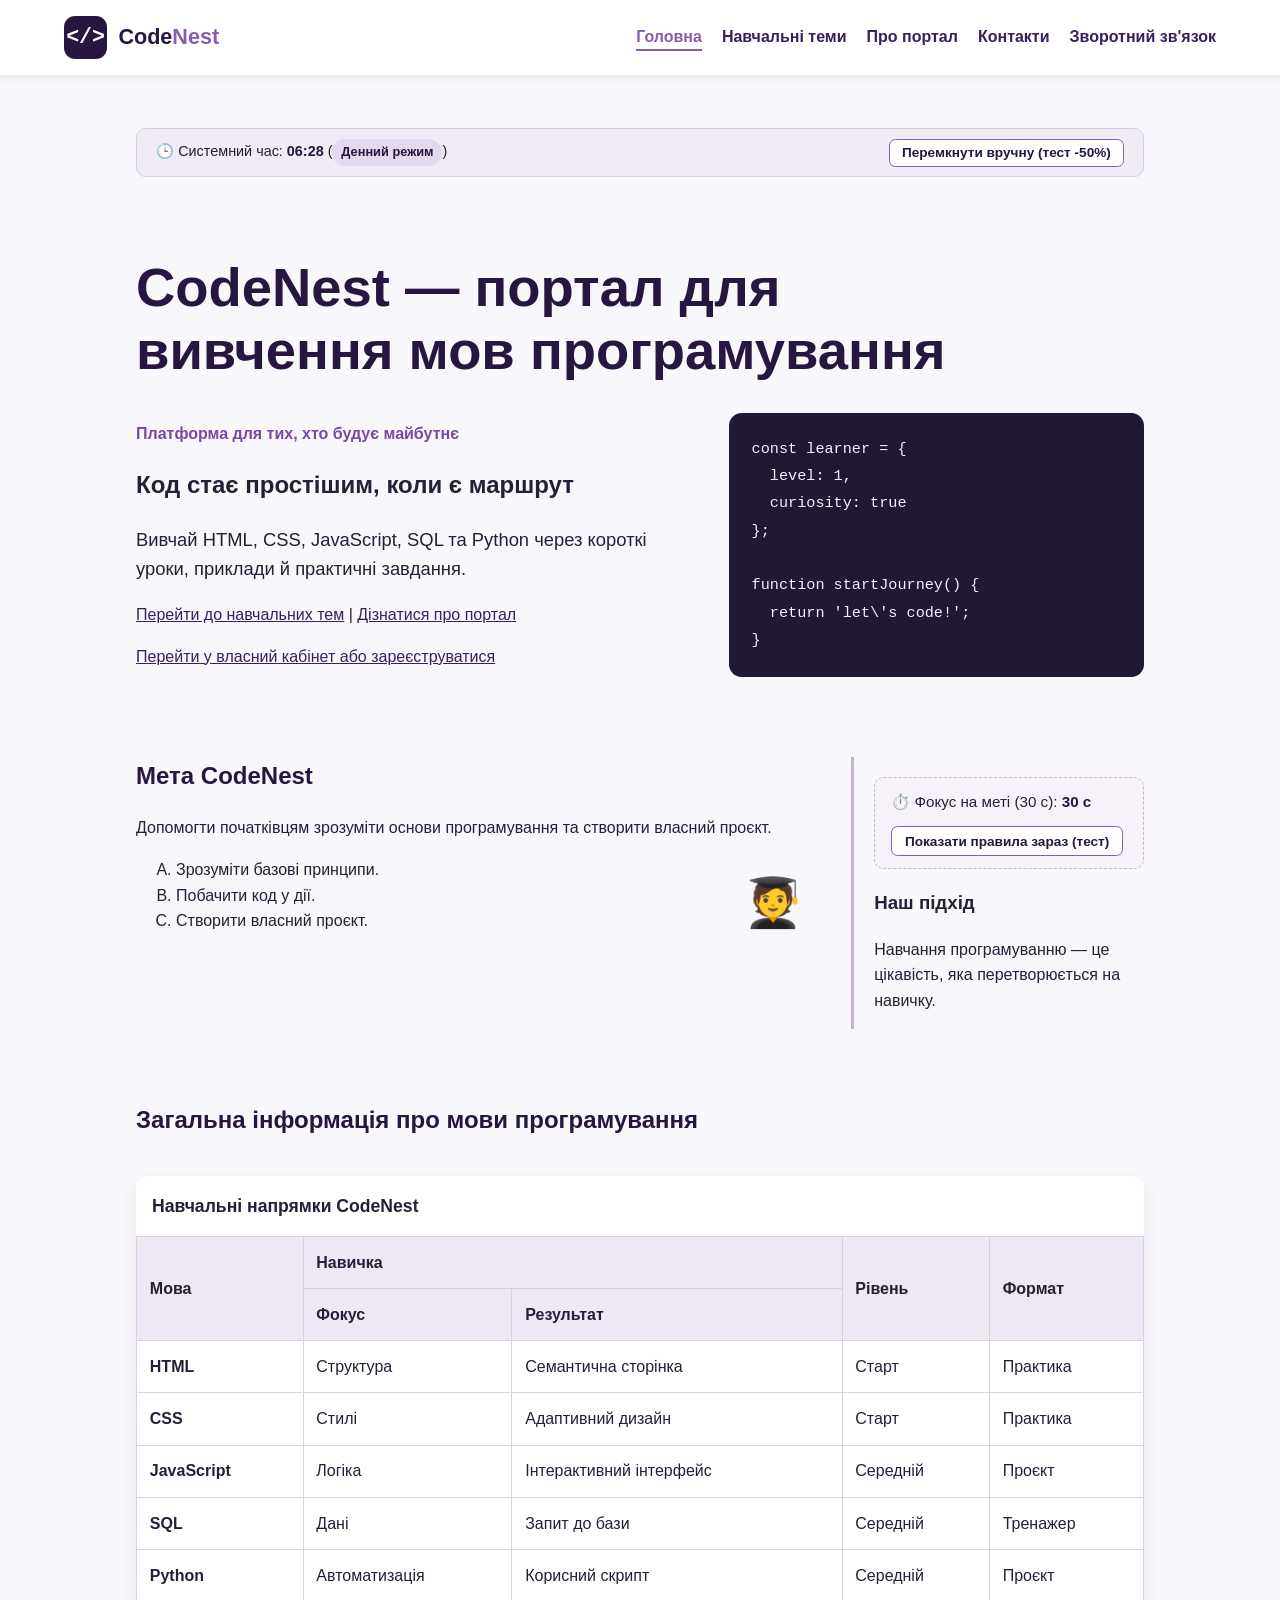
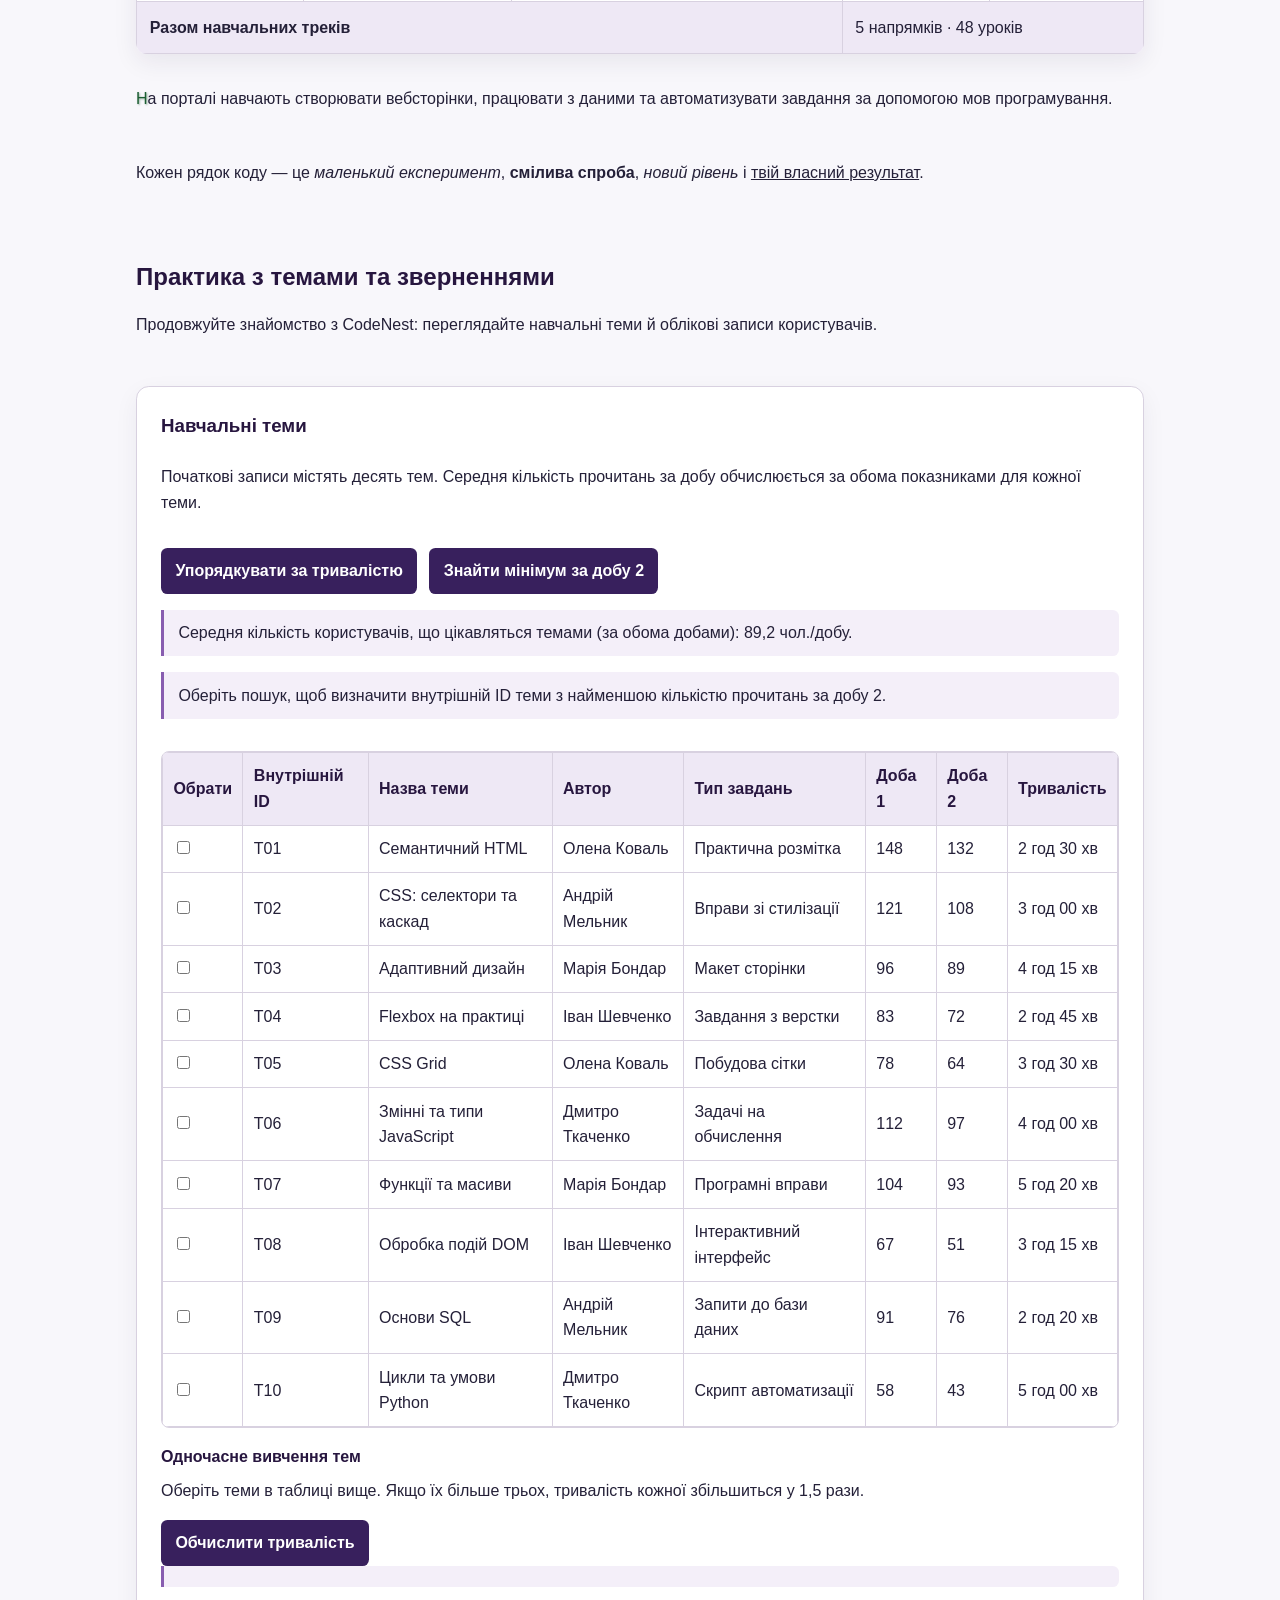
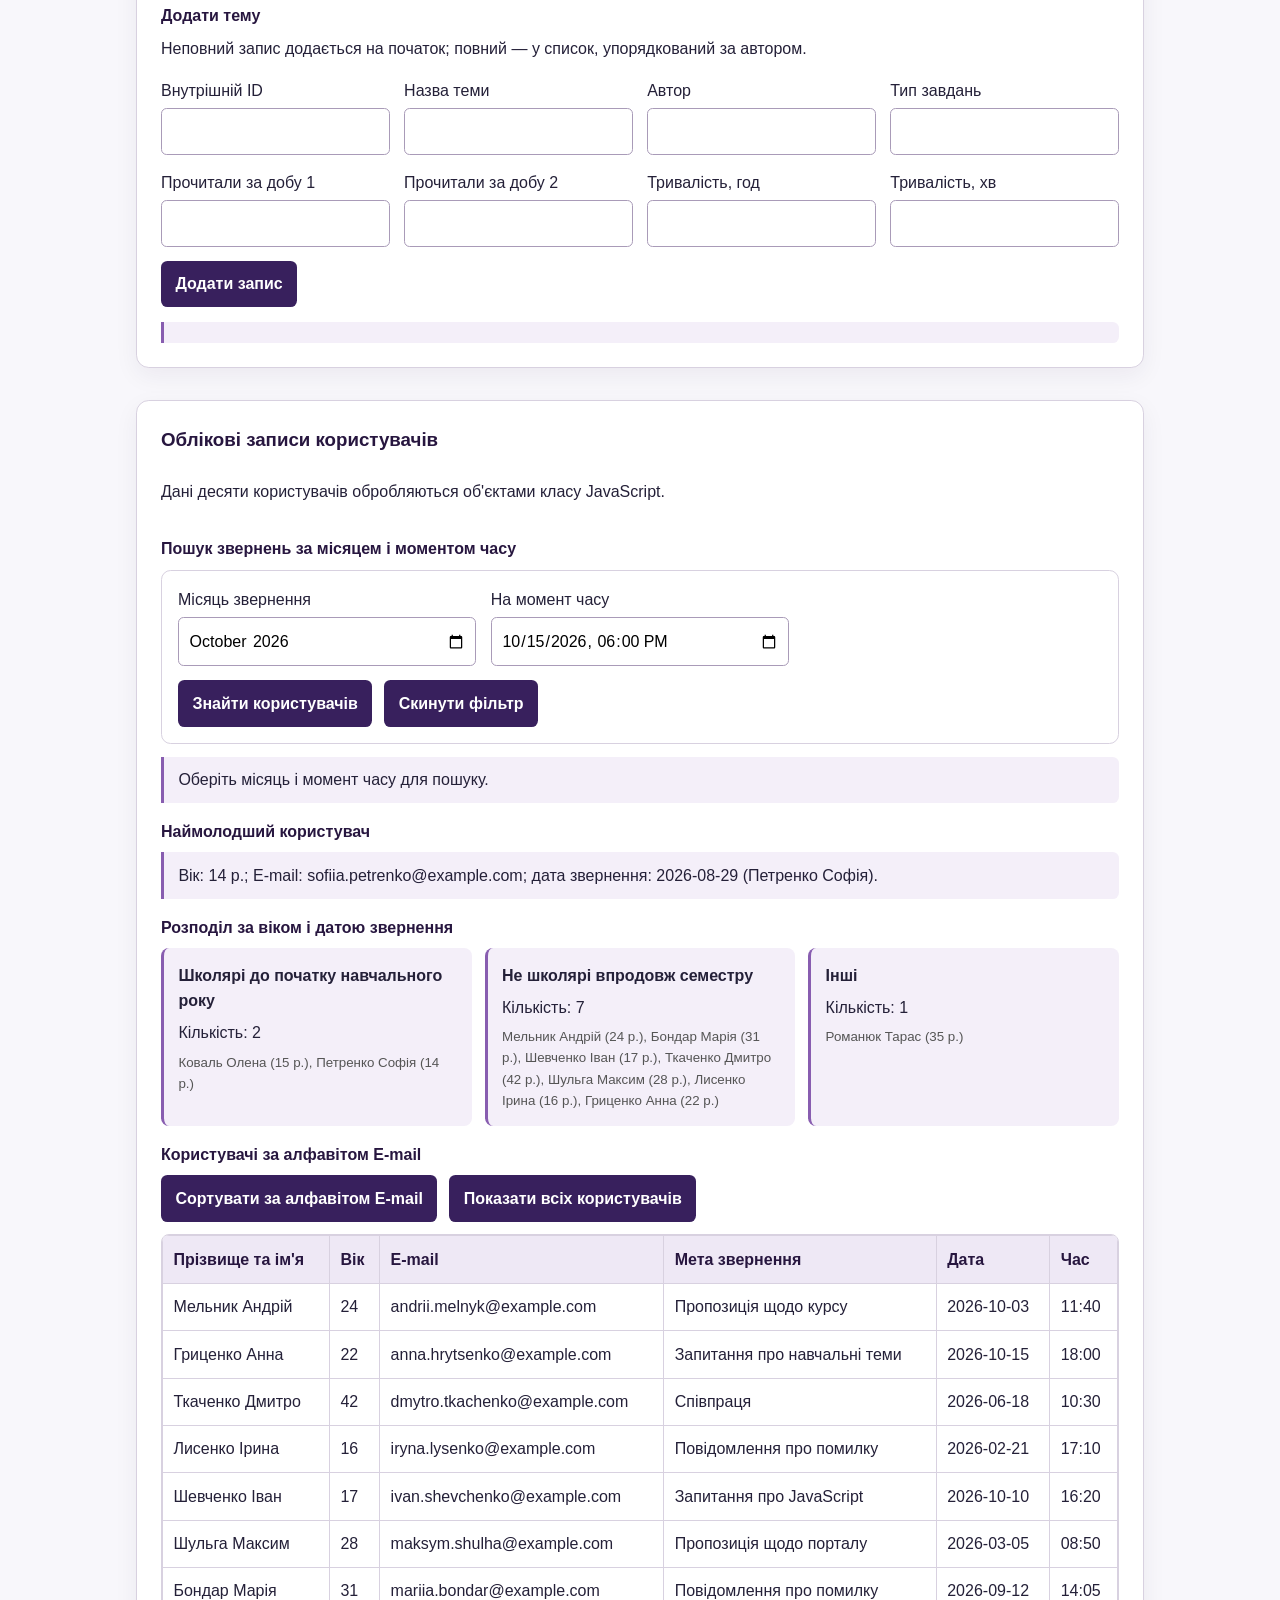
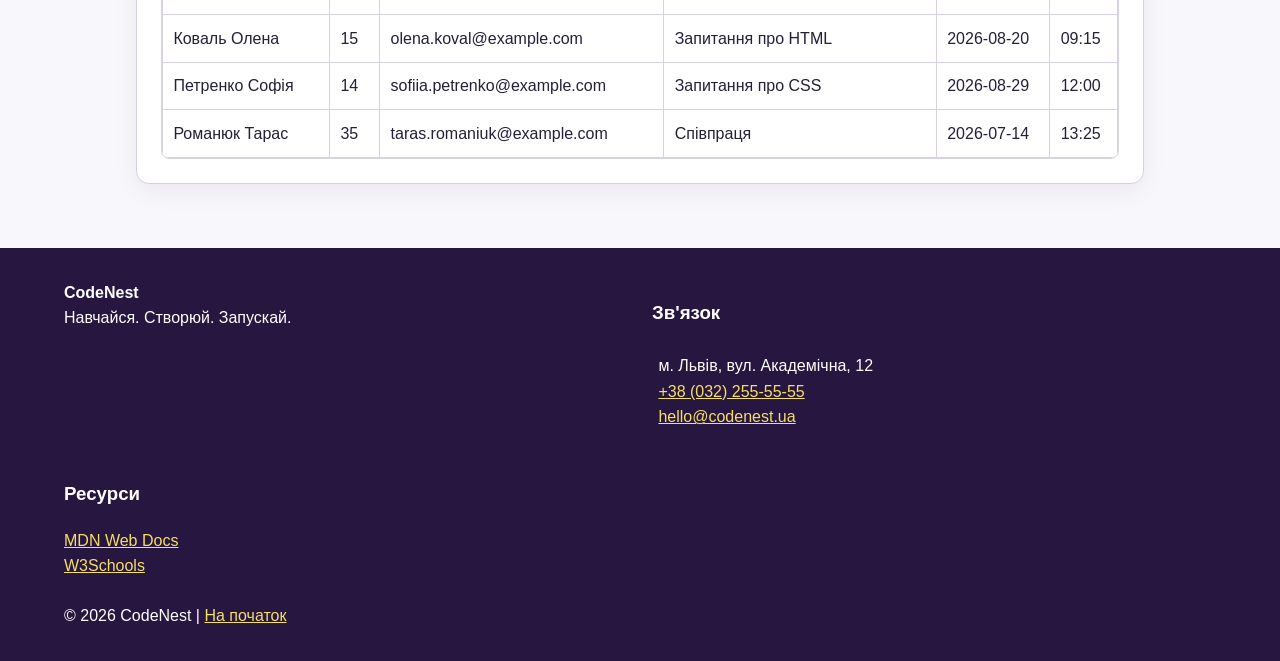
==== commit ddd94ecb: "Implement Lab 4 Variant 10: DOM interaction, search, accordion, tooltip, and night mode" ====
--- a/index.html
+++ b/index.html
@@ -9,8 +9,9 @@
   <title>CodeNest | Вивчай код по-новому</title>
   <link rel="stylesheet" href="css/common.css">
   <link rel="stylesheet" href="css/home.css">
+  <link rel="stylesheet" href="css/lab4.css">
   <script src="js/lab3.js" defer></script>
-  <!-- Для наступних лабораторних: <script src="js/main.js" defer></script> -->
+  <script src="js/lab4.js" defer></script>
 </head>
 <body>
   <header id="top" class="home-header">
@@ -25,6 +26,10 @@
   </header>
 
   <main class="home-main">
+    <div class="night-mode-indicator" id="night-mode-status" aria-label="Індикатор режиму доби">
+      <span>🕒 Системний час: <strong id="current-time-str">--:--</strong> (<span id="night-status-badge" class="night-status-badge day">Денний режим</span>)</span>
+      <button type="button" id="night-mode-toggle-btn" class="night-toggle-btn">Перемкнути вручну (тест -50%)</button>
+    </div>
     <section class="hero-section" aria-labelledby="hero-title">
       <h1 id="hero-title">CodeNest — портал для вивчення мов програмування</h1>
       <div class="hero-grid">
@@ -58,6 +63,10 @@
         </ol>
       </article>
       <aside class="purpose-note">
+        <div id="purpose-focus-status" class="purpose-focus-status" aria-live="polite">
+          <span>⏱️ Фокус на меті (30 с): <span id="purpose-timer-counter" class="purpose-timer-badge">30 с</span></span>
+          <button type="button" id="force-rules-btn" class="rules-quick-btn" title="Перевірити модальне вікно без очікування">Показати правила зараз (тест)</button>
+        </div>
         <h3>Наш підхід</h3>
         <p>Навчання програмуванню — це цікавість, яка перетворюється на навичку.</p>
       </aside>
@@ -191,5 +200,27 @@
     </div>
     <p>© 2026 CodeNest | <a href="#top">На початок</a></p>
   </footer>
+  <!-- Модальне вікно (Вимога 1): Золоті правила навчання -->
+  <div id="rules-modal-overlay" class="modal-overlay" style="display: none;" role="dialog" aria-modal="true" aria-labelledby="rules-modal-title">
+    <div class="modal-dialog">
+      <div class="modal-header">
+        <h3 id="rules-modal-title">✨ Золоті правила навчання від CodeNest</h3>
+        <button type="button" id="rules-modal-close-icon" class="modal-close-icon" aria-label="Закрити модальне вікно">&times;</button>
+      </div>
+      <div class="modal-body">
+        <p class="modal-intro">Ви затримали фокус на розділі мети порталу понад 30 секунд! Ділимося золотими правилами ефективного вивчення програмування, сформованими на власному практичному досвіді:</p>
+        <ol class="golden-rules-list">
+          <li><strong>Практика вирішує все:</strong> Навіть 30 хвилин щоденного написання коду дають значно глибше розуміння, ніж 5 годин пасивного читання раз на тиждень. Кожен новий прийом одразу перевіряйте у браузері.</li>
+          <li><strong>Пишіть код власноруч:</strong> Не копіюйте сліпо готові фрагменти через Ctrl+C / Ctrl+V. Набирання вручну тренує синтаксичну уважність і вчить не губити дужки та крапки з комою.</li>
+          <li><strong>Не бійтеся помилок у консолі:</strong> Червоні сповіщення інтерпретатора у вкладці Console — це не поразка, а точні підказки браузера. Вчіться уважно читати текст помилки та номер рядка.</li>
+          <li><strong>Декомпозиція складності:</strong> Складне завдання розбивайте на прості елементарні кроки: спочатку семантична розмітка HTML, потім візуальні стилі CSS, а далі — інтерактивна логіка JS.</li>
+          <li><strong>Розумійте принципи, а не зубріть синтаксис:</strong> Точні назви методів завжди можна переглянути в офіційній документації MDN. Головне — вміти логічно мислити та будувати правильні алгоритми.</li>
+        </ol>
+      </div>
+      <div class="modal-footer">
+        <button type="button" id="rules-modal-close-btn" class="modal-confirm-btn">Зрозуміло, повертаємось до навчання!</button>
+      </div>
+    </div>
+  </div>
 </body>
 </html>
--- a/css/lab4.css
+++ b/css/lab4.css
@@ -0,0 +1,683 @@
+/* ==========================================================================
+   Лабораторна робота №4 (Варіант 10)
+   Стилі для динамічних елементів JS та DOM
+   ========================================================================== */
+
+/* --------------------------------------------------------------------------
+   1. Головна сторінка: Модальне вікно "Золоті правила навчання"
+   -------------------------------------------------------------------------- */
+.purpose-focus-status {
+  display: flex;
+  align-items: center;
+  justify-content: space-between;
+  flex-wrap: wrap;
+  gap: 0.75rem;
+  margin-top: 1.25rem;
+  padding: 0.75rem 1rem;
+  border-radius: 0.6rem;
+  border: 1px dashed #c8b2dc;
+  background-color: #f7f2fa;
+  font-size: 0.95rem;
+  transition: all 0.3s ease;
+}
+
+.purpose-focus-status.active {
+  border-color: #885db0;
+  background-color: #f1e6fa;
+  box-shadow: 0 0 10px rgba(136, 93, 176, 0.2);
+}
+
+.purpose-timer-badge {
+  font-weight: 700;
+  color: var(--purple-dark);
+}
+
+.rules-quick-btn {
+  border: 1px solid #885db0;
+  border-radius: 0.4rem;
+  background: #ffffff;
+  color: var(--purple-dark);
+  font-size: 0.85rem;
+  font-weight: 600;
+  padding: 0.4rem 0.8rem;
+  cursor: pointer;
+  transition: all 0.2s ease;
+}
+
+.rules-quick-btn:hover {
+  background: #885db0;
+  color: #ffffff;
+}
+
+/* Модальне вікно поверх сторінки з блокуванням */
+.modal-overlay {
+  position: fixed;
+  top: 0;
+  left: 0;
+  right: 0;
+  bottom: 0;
+  width: 100vw;
+  height: 100vh;
+  background-color: rgba(15, 10, 25, 0.75);
+  backdrop-filter: blur(4px);
+  z-index: 99999;
+  display: flex;
+  align-items: center;
+  justify-content: center;
+  padding: 1.25rem;
+  box-sizing: border-box;
+}
+
+.modal-dialog {
+  position: relative;
+  width: 100%;
+  max-width: 680px;
+  max-height: 90vh;
+  overflow-y: auto;
+  background: #ffffff;
+  border-radius: 1rem;
+  border: 2px solid #885db0;
+  box-shadow: 0 20px 45px rgba(20, 10, 35, 0.4);
+  padding: 2rem;
+  animation: modalFadeIn 0.3s ease-out;
+}
+
+@keyframes modalFadeIn {
+  from {
+    opacity: 0;
+    transform: translateY(-20px) scale(0.97);
+  }
+  to {
+    opacity: 1;
+    transform: translateY(0) scale(1);
+  }
+}
+
+.modal-header {
+  display: flex;
+  align-items: center;
+  justify-content: space-between;
+  gap: 1rem;
+  padding-bottom: 1rem;
+  border-bottom: 2px solid #f0ebf5;
+}
+
+.modal-header h3 {
+  margin: 0;
+  font-size: 1.45rem;
+  color: var(--purple-dark);
+}
+
+.modal-close-icon {
+  border: none;
+  background: transparent;
+  font-size: 2rem;
+  line-height: 1;
+  color: #716b7d;
+  cursor: pointer;
+  padding: 0 0.25rem;
+  border-radius: 0.3rem;
+  transition: color 0.2s ease;
+}
+
+.modal-close-icon:hover {
+  color: #b91c1c;
+}
+
+.modal-body {
+  padding: 1.25rem 0;
+}
+
+.modal-intro {
+  margin-top: 0;
+  font-size: 1rem;
+  line-height: 1.5;
+  color: #4b4655;
+}
+
+.golden-rules-list {
+  margin: 0;
+  padding-left: 1.4rem;
+  display: flex;
+  flex-direction: column;
+  gap: 0.85rem;
+}
+
+.golden-rules-list li {
+  line-height: 1.55;
+  color: #242038;
+}
+
+.golden-rules-list strong {
+  color: var(--purple-dark);
+}
+
+.modal-footer {
+  padding-top: 1.25rem;
+  border-top: 2px solid #f0ebf5;
+  display: flex;
+  justify-content: flex-end;
+}
+
+.modal-confirm-btn {
+  border: none;
+  border-radius: 0.5rem;
+  background: var(--purple);
+  color: #ffffff;
+  font-size: 1rem;
+  font-weight: 700;
+  padding: 0.75rem 1.5rem;
+  cursor: pointer;
+  transition: background-color 0.2s ease;
+}
+
+.modal-confirm-btn:hover {
+  background: #7948a7;
+}
+
+/* --------------------------------------------------------------------------
+   5. Головна сторінка: Нічний режим (21:00 - 06:00, фон темніший на 50%)
+   -------------------------------------------------------------------------- */
+.night-mode-indicator {
+  display: flex;
+  align-items: center;
+  justify-content: space-between;
+  flex-wrap: wrap;
+  gap: 0.75rem;
+  padding: 0.6rem 1.2rem;
+  margin-bottom: 1.5rem;
+  background: #f0ebf5;
+  border: 1px solid #d8cde3;
+  border-radius: 0.6rem;
+  font-size: 0.9rem;
+}
+
+.night-mode-indicator strong {
+  color: var(--purple-dark);
+}
+
+.night-status-badge {
+  display: inline-block;
+  padding: 0.2rem 0.55rem;
+  border-radius: 1rem;
+  font-size: 0.8rem;
+  font-weight: 700;
+}
+
+.night-status-badge.night {
+  background: #38205d;
+  color: #f7e8a4;
+}
+
+.night-status-badge.day {
+  background: #e2d9ee;
+  color: #27163f;
+}
+
+.night-toggle-btn {
+  border: 1px solid #885db0;
+  background: #ffffff;
+  color: var(--purple-dark);
+  font-size: 0.85rem;
+  font-weight: 600;
+  padding: 0.35rem 0.75rem;
+  border-radius: 0.4rem;
+  cursor: pointer;
+  transition: all 0.2s ease;
+}
+
+.night-toggle-btn:hover {
+  background: #885db0;
+  color: #ffffff;
+}
+
+/* Стилі темного режиму (50% затемнення фону всіх елементів) */
+body.night-mode {
+  background-color: #120e1a !important;
+  color: #e6e0f0 !important;
+}
+
+body.night-mode header#top,
+body.night-mode .home-header {
+  background-color: #1a1426 !important;
+  box-shadow: 0 2px 14px rgba(0, 0, 0, 0.45);
+}
+
+body.night-mode .brand {
+  color: #f0ebf5 !important;
+}
+
+body.night-mode .brand-mark {
+  background-color: #3b235e !important;
+}
+
+body.night-mode header nav a {
+  color: #d1c5e2 !important;
+}
+
+body.night-mode header nav a.active,
+body.night-mode header nav a[aria-current="page"] {
+  color: #e5bd00 !important;
+  border-bottom-color: #e5bd00 !important;
+}
+
+body.night-mode .hero-section > h1,
+body.night-mode .purpose-section h2,
+body.night-mode .learning-section h2,
+body.night-mode .lab3-heading h2,
+body.night-mode .lab3-section h3,
+body.night-mode .lab3-section h4 {
+  color: #f3effc !important;
+}
+
+body.night-mode .eyebrow {
+  color: #caa5ee !important;
+}
+
+body.night-mode .code-example {
+  background: #0f0a17 !important;
+}
+
+body.night-mode .purpose-note {
+  border-left-color: #6d4b91 !important;
+}
+
+body.night-mode .learning-table-wrap table {
+  background: #181224 !important;
+  color: #eae5f5 !important;
+  border-color: #4a3466 !important;
+}
+
+body.night-mode .learning-table-wrap th,
+body.night-mode .learning-table-wrap td {
+  border-color: #3d2954 !important;
+}
+
+body.night-mode .learning-table-wrap thead tr,
+body.night-mode .learning-table-wrap tfoot tr {
+  background: #251b36 !important;
+}
+
+body.night-mode .lab3-main {
+  background: #151021 !important;
+  border: 1px solid #3d2954;
+  border-radius: 0.8rem;
+  padding: 1.5rem;
+}
+
+body.night-mode .lab3-table {
+  background: #191226 !important;
+  color: #ece6f7 !important;
+}
+
+body.night-mode .lab3-table th {
+  background: #261b38 !important;
+}
+
+body.night-mode .lab3-table td,
+body.night-mode .lab3-table th {
+  border-color: #3f2a58 !important;
+}
+
+body.night-mode .lab3-form {
+  background: #1a1329 !important;
+  border: 1px solid #432e5e !important;
+}
+
+body.night-mode .lab3-field input,
+body.night-mode .lab3-field select {
+  background: #271c3d !important;
+  color: #ffffff !important;
+  border-color: #583c7d !important;
+}
+
+body.night-mode .site-footer {
+  background: #130a21 !important;
+  color: #d1c7e2 !important;
+}
+
+body.night-mode .site-footer a {
+  color: #e5bd00 !important;
+}
+
+body.night-mode .night-mode-indicator {
+  background: #1e162d !important;
+  border-color: #432e5e !important;
+  color: #eae5f5 !important;
+}
+
+body.night-mode .night-mode-indicator strong {
+  color: #f7e8a4 !important;
+}
+
+body.night-mode .purpose-focus-status {
+  background: #1c142c !important;
+  border-color: #553a77 !important;
+  color: #e5ddf2 !important;
+}
+
+body.night-mode .purpose-timer-badge {
+  color: #f7e8a4 !important;
+}
+
+/* --------------------------------------------------------------------------
+   2 & 3. Сторінка «Навчальні теми»: Акордеон (верхній лівий кут) та Пошук
+   -------------------------------------------------------------------------- */
+.topics-top-layout {
+  display: grid;
+  grid-template-columns: minmax(280px, 1.1fr) minmax(280px, 0.9fr);
+  gap: 1.75rem;
+  align-items: start;
+  margin-bottom: 2rem;
+}
+
+@media (max-width: 820px) {
+  .topics-top-layout {
+    grid-template-columns: 1fr;
+  }
+}
+
+/* Акордеон у верхньому лівому куті */
+.topics-accordion-wrapper {
+  background: #ffffff;
+  border: 1px solid #c8b2dc;
+  border-radius: 0.8rem;
+  padding: 1.25rem;
+  box-shadow: 0 4px 14px rgba(39, 22, 63, 0.06);
+}
+
+.accordion-main-heading {
+  margin-top: 0;
+  margin-bottom: 0.35rem;
+  font-size: 1.25rem;
+  color: var(--purple-dark);
+}
+
+.accordion-main-subtitle {
+  margin-top: 0;
+  margin-bottom: 1rem;
+  font-size: 0.9rem;
+  color: #635b70;
+}
+
+.accordion-list {
+  display: flex;
+  flex-direction: column;
+  gap: 0.55rem;
+}
+
+.accordion-item {
+  border: 1px solid #e0d4ec;
+  border-radius: 0.5rem;
+  overflow: hidden;
+  background: #faf8fc;
+  transition: border-color 0.2s ease;
+}
+
+.accordion-item:hover {
+  border-color: #885db0;
+}
+
+.accordion-header {
+  width: 100%;
+  display: flex;
+  align-items: center;
+  justify-content: space-between;
+  gap: 0.75rem;
+  padding: 0.75rem 1rem;
+  border: none;
+  background: #faf8fc;
+  color: var(--purple-dark);
+  font-size: 1rem;
+  font-weight: 700;
+  text-align: left;
+  cursor: pointer;
+  transition: background-color 0.2s ease, color 0.2s ease;
+}
+
+.accordion-header:hover {
+  background-color: #f1e7f9;
+  color: var(--purple);
+}
+
+.accordion-header.active {
+  background-color: #ece0f7;
+  color: var(--purple-dark);
+}
+
+.acc-icon {
+  display: inline-flex;
+  align-items: center;
+  justify-content: center;
+  width: 1.5rem;
+  height: 1.5rem;
+  border-radius: 50%;
+  background: #e2d2f2;
+  font-size: 1.1rem;
+  font-weight: 700;
+  line-height: 1;
+}
+
+.accordion-header.active .acc-icon {
+  background: var(--purple);
+  color: #ffffff;
+}
+
+.accordion-content {
+  padding: 0.9rem 1rem 1rem;
+  background: #ffffff;
+  border-top: 1px solid #ebdff5;
+  font-size: 0.92rem;
+  line-height: 1.55;
+  color: #3b3545;
+  animation: accordionExpand 0.25s ease-out;
+}
+
+@keyframes accordionExpand {
+  from {
+    opacity: 0;
+    transform: translateY(-6px);
+  }
+  to {
+    opacity: 1;
+    transform: translateY(0);
+  }
+}
+
+.accordion-content p {
+  margin: 0 0 0.6rem;
+}
+
+.accordion-jump-link {
+  display: inline-flex;
+  align-items: center;
+  gap: 0.35rem;
+  font-weight: 700;
+  color: var(--purple);
+  text-decoration: none;
+  font-size: 0.88rem;
+  padding: 0.2rem 0;
+  border-bottom: 1px dashed var(--purple);
+  transition: all 0.2s ease;
+}
+
+.accordion-jump-link:hover {
+  color: #885db0;
+  border-bottom-style: solid;
+}
+
+/* Секція пошуку тем за назвою */
+.topics-search-block {
+  background: #ffffff;
+  border: 1px solid #c8b2dc;
+  border-radius: 0.8rem;
+  padding: 1.25rem;
+  box-shadow: 0 4px 14px rgba(39, 22, 63, 0.06);
+}
+
+.search-heading {
+  margin-top: 0;
+  margin-bottom: 0.35rem;
+  font-size: 1.25rem;
+  color: var(--purple-dark);
+}
+
+.search-label {
+  display: block;
+  font-size: 0.9rem;
+  font-weight: 600;
+  margin-bottom: 0.5rem;
+  color: #4b4655;
+}
+
+.search-input-group {
+  display: flex;
+  gap: 0.5rem;
+  flex-wrap: wrap;
+}
+
+.search-input-group input {
+  flex: 1 1 180px;
+  padding: 0.65rem 0.85rem;
+  border: 1px solid #a99bb8;
+  border-radius: 0.4rem;
+  font-size: 0.95rem;
+  outline: none;
+  transition: border-color 0.2s ease, box-shadow 0.2s ease;
+}
+
+.search-input-group input:focus {
+  border-color: #885db0;
+  box-shadow: 0 0 0 3px rgba(136, 93, 176, 0.2);
+}
+
+.search-btn,
+.search-reset-btn {
+  border: none;
+  border-radius: 0.4rem;
+  padding: 0.65rem 1rem;
+  font-size: 0.9rem;
+  font-weight: 700;
+  cursor: pointer;
+  transition: background-color 0.2s ease;
+}
+
+.search-btn {
+  background: var(--purple);
+  color: #ffffff;
+}
+
+.search-btn:hover {
+  background: #7948a7;
+}
+
+.search-reset-btn {
+  background: #ece6f3;
+  color: var(--purple-dark);
+}
+
+.search-reset-btn:hover {
+  background: #ded4e8;
+}
+
+.topic-search-stats {
+  margin-top: 0.75rem;
+  margin-bottom: 0;
+  font-size: 0.9rem;
+  font-weight: 600;
+  color: var(--purple);
+  min-height: 1.3rem;
+}
+
+/* --------------------------------------------------------------------------
+   4. Сторінка «Зворотний зв'язок»: Поле "Детально" та підказка (Tooltip)
+   -------------------------------------------------------------------------- */
+.details-field-group {
+  flex: 1 1 100%;
+  margin: 0;
+}
+
+.details-field-group > label {
+  display: block;
+  margin-bottom: 0.35rem;
+  font-weight: 700;
+}
+
+.details-interactive-container {
+  display: flex;
+  align-items: flex-start;
+  gap: 1.25rem;
+  position: relative;
+  width: 100%;
+}
+
+.details-interactive-container textarea {
+  flex: 1 1 auto;
+  min-height: 10rem;
+  padding: 0.75rem;
+  border: 1px solid #a99bb8;
+  border-radius: 0.4rem;
+  font: inherit;
+  resize: vertical;
+  transition: background-color 0.3s ease, border-color 0.3s ease, box-shadow 0.3s ease;
+}
+
+/* Підказка (tooltip) праворуч від поля */
+.details-tooltip {
+  flex: 0 0 260px;
+  max-width: 280px;
+  position: relative;
+  background: #27163f;
+  color: #ffffff;
+  padding: 0.9rem 1.1rem;
+  border-radius: 0.6rem;
+  box-shadow: 0 8px 20px rgba(39, 22, 63, 0.25);
+  font-size: 0.9rem;
+  line-height: 1.45;
+  animation: tooltipSlideIn 0.25s ease-out;
+}
+
+@keyframes tooltipSlideIn {
+  from {
+    opacity: 0;
+    transform: translateX(-10px);
+  }
+  to {
+    opacity: 1;
+    transform: translateX(0);
+  }
+}
+
+.details-tooltip .tooltip-arrow {
+  position: absolute;
+  top: 1.5rem;
+  left: -8px;
+  width: 0;
+  height: 0;
+  border-top: 8px solid transparent;
+  border-bottom: 8px solid transparent;
+  border-right: 8px solid #27163f;
+}
+
+.details-tooltip .tooltip-text {
+  display: block;
+  font-weight: 500;
+}
+
+@media (max-width: 768px) {
+  .details-interactive-container {
+    flex-direction: column;
+  }
+  .details-tooltip {
+    flex: 1 1 100%;
+    max-width: 100%;
+  }
+  .details-tooltip .tooltip-arrow {
+    top: -8px;
+    left: 1.5rem;
+    border-left: 8px solid transparent;
+    border-right: 8px solid transparent;
+    border-top: none;
+    border-bottom: 8px solid #27163f;
+  }
+}
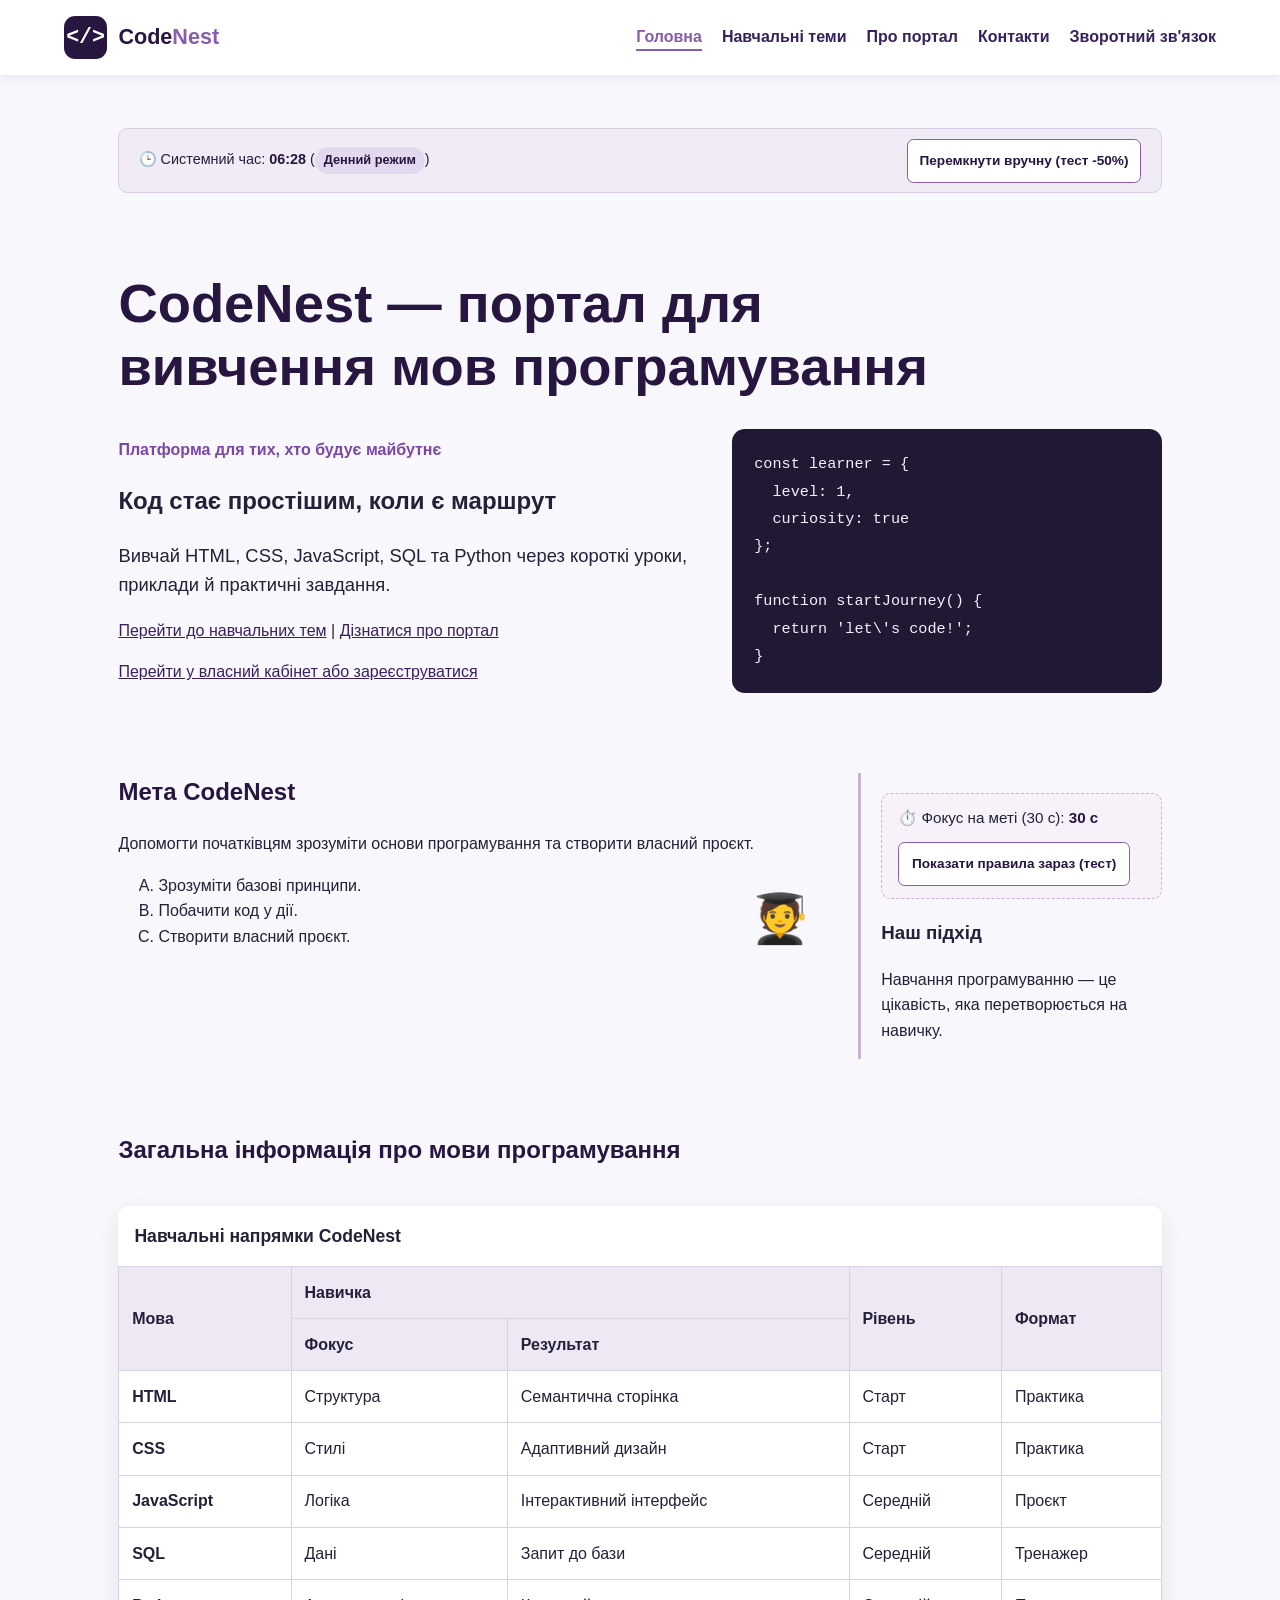
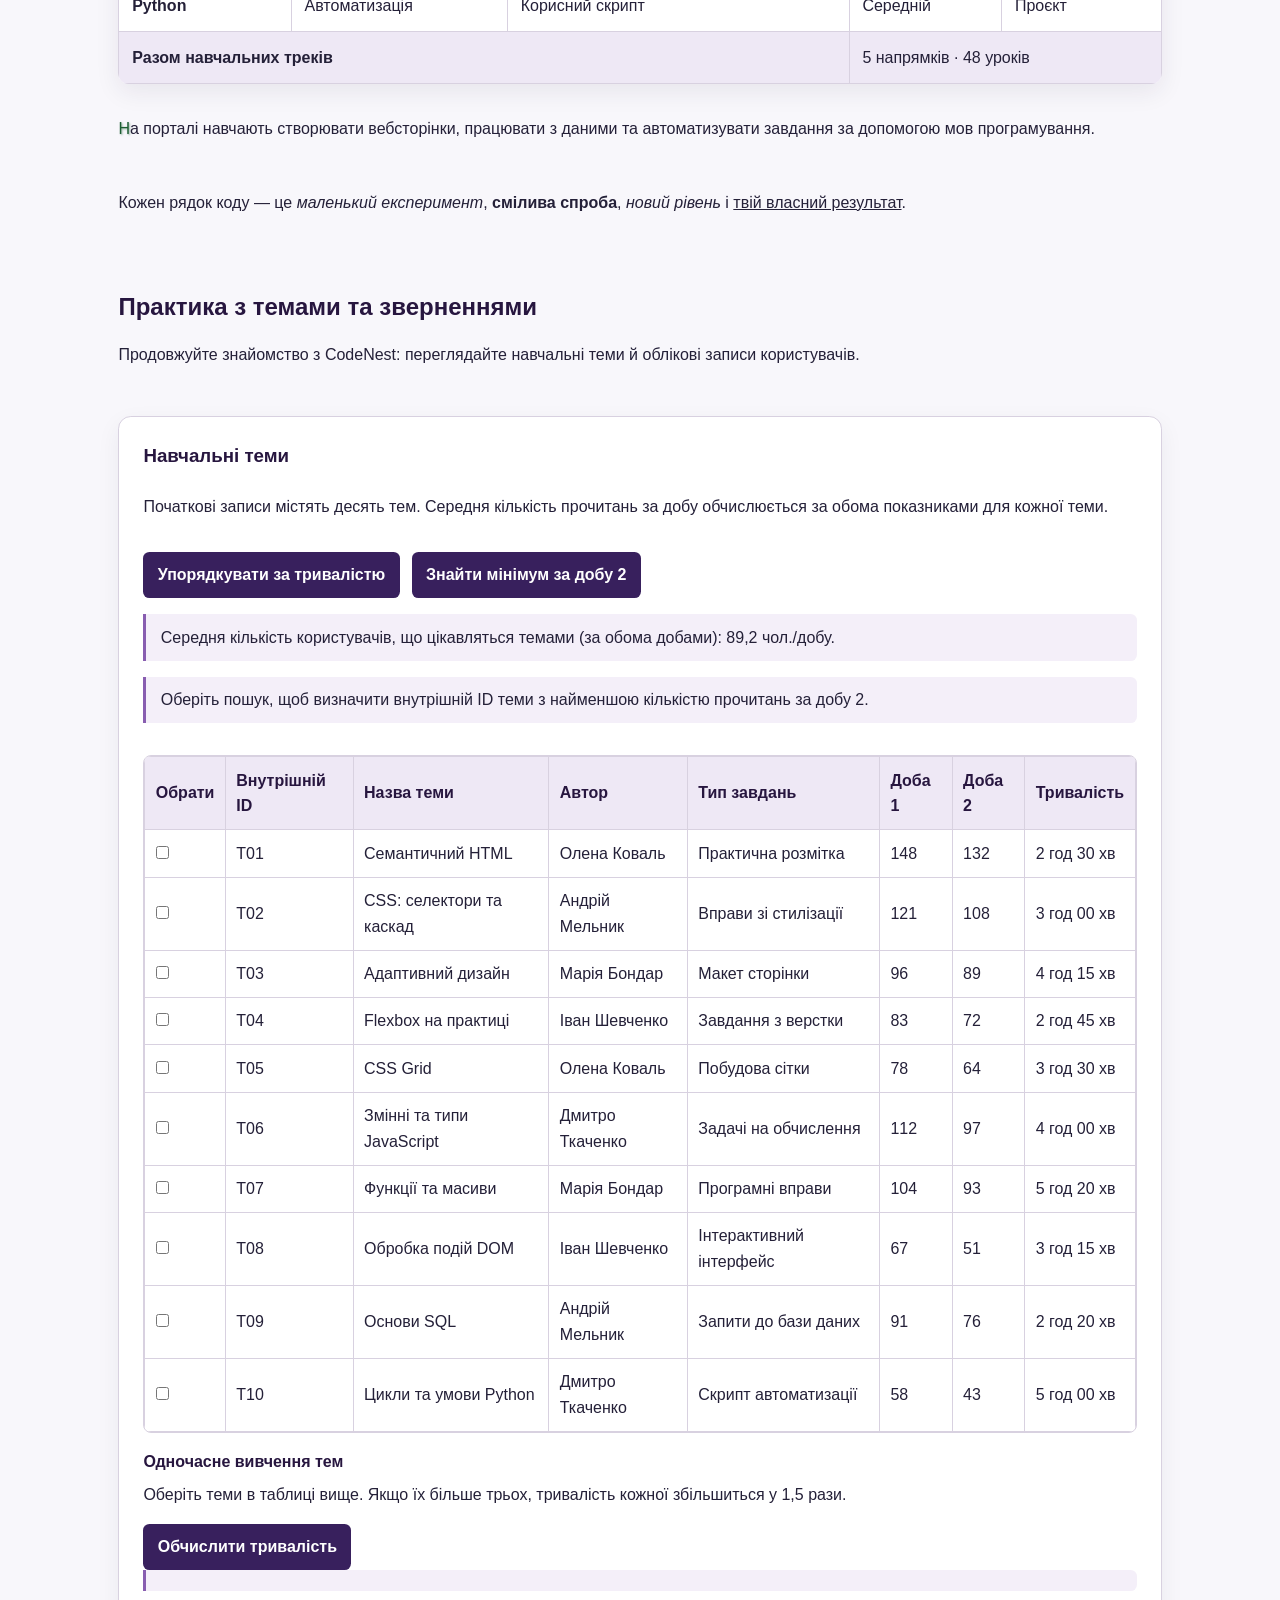
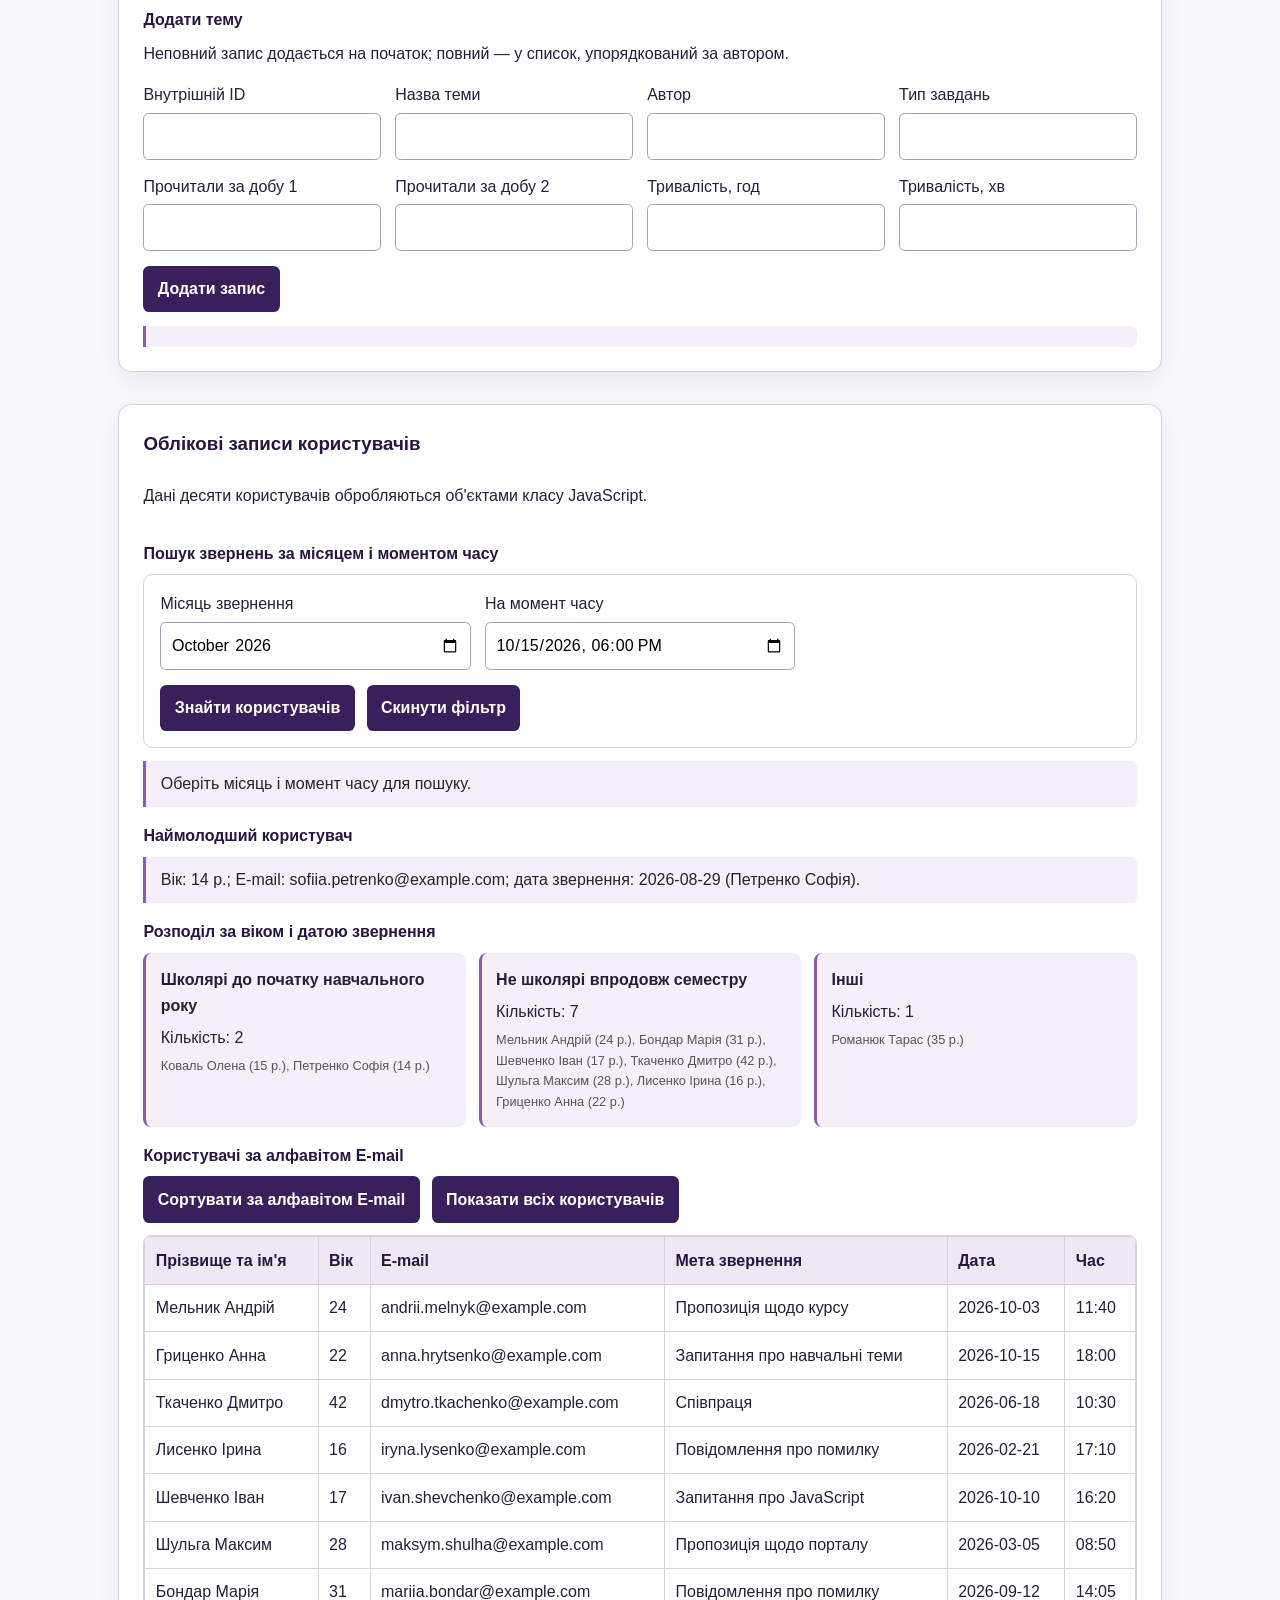
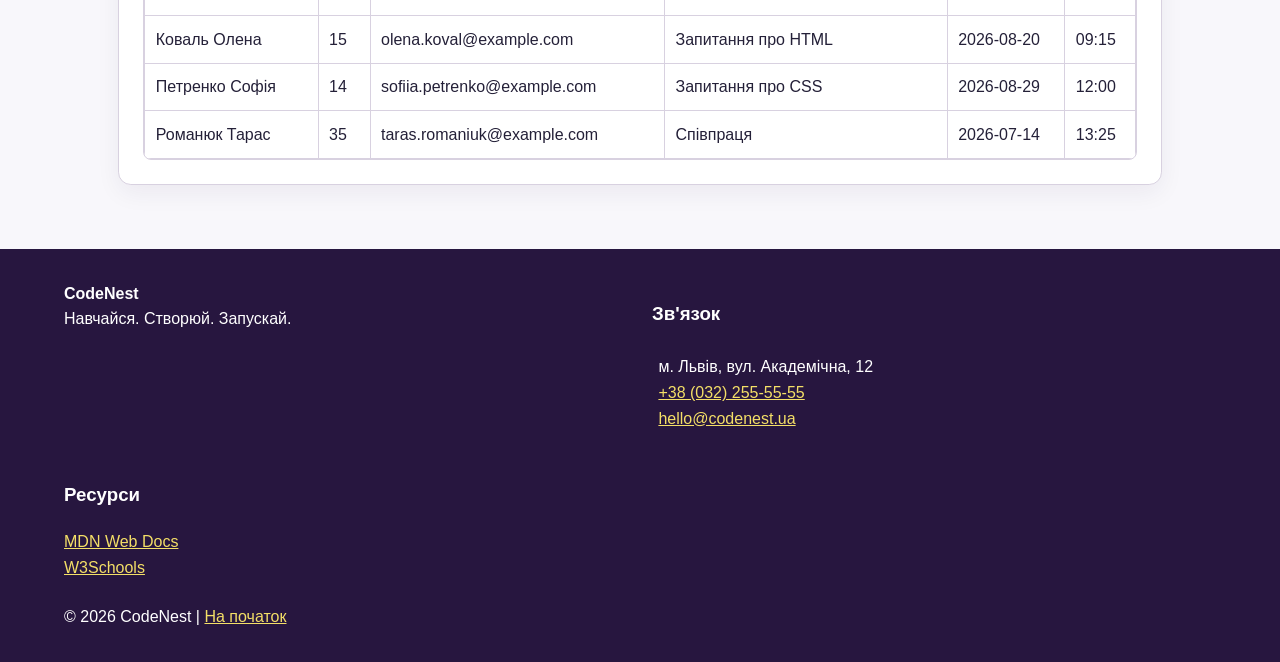
==== commit b6e54eab: "Implement Lab 5: RWD breakpoints, normalize.css, cross-browser vendor prefixes, responsive navigatio" ====
--- a/index.html
+++ b/index.html
@@ -7,11 +7,14 @@
   <meta name="author" content=" Артем Іващук">
   <meta name="keywords" content="програмування HTML CSS JS">
   <title>CodeNest | Вивчай код по-новому</title>
+  <link rel="stylesheet" href="css/normalize.css">
   <link rel="stylesheet" href="css/common.css">
   <link rel="stylesheet" href="css/home.css">
   <link rel="stylesheet" href="css/lab4.css">
+  <link rel="stylesheet" href="css/lab5.css">
   <script src="js/lab3.js" defer></script>
   <script src="js/lab4.js" defer></script>
+  <script src="js/lab5.js" defer></script>
 </head>
 <body>
   <header id="top" class="home-header">
--- a/css/lab5.css
+++ b/css/lab5.css
@@ -0,0 +1,447 @@
+/* ==========================================================================
+   Лабораторна робота №5
+   Тема: АДАПТИВНІСТЬ, КРОСБРАУЗЕРНІСТЬ ТА МЕТРИКИ ЕФЕКТИВНОСТІ ФРОНТЕНДУ
+   Студент: Іващук Артем Олександрович (Група ІПЗ-31/1)
+   ========================================================================== */
+
+/* --------------------------------------------------------------------------
+   1. ПРИНЦИПИ ГНУЧКОГО МАКЕТА ТА ГНУЧКИХ ЗОБРАЖЕНЬ (RWD)
+   -------------------------------------------------------------------------- */
+img,
+svg,
+picture {
+  max-width: 100%;
+  height: auto;
+  display: block;
+}
+
+/* Вендорні префікси та кросбраузерні властивості для контейнерів */
+.cross-browser-card,
+.topic-card,
+.purpose-content,
+.purpose-note,
+.code-example,
+.modal-dialog {
+  -webkit-box-sizing: border-box;
+  -moz-box-sizing: border-box;
+  box-sizing: border-box;
+}
+
+/* --------------------------------------------------------------------------
+   2. АДАПТИВНЕ НАВІГАЦІЙНЕ МЕНЮ (Mobile Navigation Toggle)
+   -------------------------------------------------------------------------- */
+.menu-toggle {
+  display: none;
+  background: transparent;
+  border: 1px solid var(--purple);
+  -webkit-border-radius: 0.4rem;
+  -moz-border-radius: 0.4rem;
+  border-radius: 0.4rem;
+  padding: 0.45rem 0.75rem;
+  font-size: 1.25rem;
+  color: var(--purple-dark);
+  cursor: pointer;
+  -webkit-transition: all 0.25s ease;
+  -moz-transition: all 0.25s ease;
+  -o-transition: all 0.25s ease;
+  transition: all 0.25s ease;
+  min-height: 44px;
+  min-width: 44px;
+  align-items: center;
+  justify-content: center;
+}
+
+.menu-toggle:hover,
+.menu-toggle:focus {
+  background: #f0ebf5;
+  color: #7948a7;
+  outline: none;
+}
+
+/* --------------------------------------------------------------------------
+   3. КРОСБРАУЗЕРНІ ВЕНДОРНІ ПРЕФІКСИ ДЛЯ КЛЮЧОВИХ ВЛАСТИВОСТЕЙ CSS3
+   -------------------------------------------------------------------------- */
+
+/* Кросбраузерні тіні (box-shadow згідно з прикладом з методички стор. 4) */
+header#top,
+.home-header,
+.topics-header {
+  -webkit-box-shadow: 0 2px 12px rgba(39, 22, 63, 0.08);
+  -moz-box-shadow: 0 2px 12px rgba(39, 22, 63, 0.08);
+  -ms-box-shadow: 0 2px 12px rgba(39, 22, 63, 0.08);
+  box-shadow: 0 2px 12px rgba(39, 22, 63, 0.08);
+}
+
+.topic-card {
+  -webkit-border-radius: 0.7rem;
+  -moz-border-radius: 0.7rem;
+  border-radius: 0.7rem;
+  -webkit-transition: -webkit-transform 0.25s ease, -webkit-box-shadow 0.25s ease, background-color 0.25s ease;
+  -moz-transition: -moz-transform 0.25s ease, -moz-box-shadow 0.25s ease, background-color 0.25s ease;
+  -o-transition: -o-transform 0.25s ease, box-shadow 0.25s ease, background-color 0.25s ease;
+  transition: transform 0.25s ease, box-shadow 0.25s ease, background-color 0.25s ease;
+}
+
+.topic-card:hover {
+  -webkit-transform: translateY(-3px);
+  -moz-transform: translateY(-3px);
+  -ms-transform: translateY(-3px);
+  -o-transform: translateY(-3px);
+  transform: translateY(-3px);
+
+  -webkit-box-shadow: 0 10px 22px rgba(39, 22, 63, 0.15);
+  -moz-box-shadow: 0 10px 22px rgba(39, 22, 63, 0.15);
+  -ms-box-shadow: 0 10px 22px rgba(39, 22, 63, 0.15);
+  box-shadow: 0 10px 22px rgba(39, 22, 63, 0.15);
+}
+
+.modal-overlay {
+  -webkit-backdrop-filter: blur(4px);
+  backdrop-filter: blur(4px);
+}
+
+.modal-dialog {
+  -webkit-border-radius: 1rem;
+  -moz-border-radius: 1rem;
+  border-radius: 1rem;
+  -webkit-box-shadow: 0 20px 45px rgba(20, 10, 35, 0.4);
+  -moz-box-shadow: 0 20px 45px rgba(20, 10, 35, 0.4);
+  -ms-box-shadow: 0 20px 45px rgba(20, 10, 35, 0.4);
+  box-shadow: 0 20px 45px rgba(20, 10, 35, 0.4);
+}
+
+/* Підказка (Tooltip) */
+.details-tooltip {
+  -webkit-border-radius: 0.6rem;
+  -moz-border-radius: 0.6rem;
+  border-radius: 0.6rem;
+  -webkit-box-shadow: 0 8px 20px rgba(39, 22, 63, 0.25);
+  -moz-box-shadow: 0 8px 20px rgba(39, 22, 63, 0.25);
+  -ms-box-shadow: 0 8px 20px rgba(39, 22, 63, 0.25);
+  box-shadow: 0 8px 20px rgba(39, 22, 63, 0.25);
+}
+
+/* Кнопки та інтерактивні елементи */
+button,
+.rules-quick-btn,
+.night-toggle-btn,
+.search-btn,
+.search-reset-btn,
+.modal-confirm-btn {
+  -webkit-appearance: none;
+  -moz-appearance: none;
+  appearance: none;
+  -webkit-user-select: none;
+  -moz-user-select: none;
+  -ms-user-select: none;
+  user-select: none;
+  min-height: 44px; /* Touch target standard */
+  display: -webkit-inline-box;
+  display: -webkit-inline-flex;
+  display: -moz-inline-box;
+  display: -ms-inline-flexbox;
+  display: inline-flex;
+  align-items: center;
+  justify-content: center;
+}
+
+/* --------------------------------------------------------------------------
+   4. СТАНДАРТНІ МЕДІА-ЗАПИТИ (CSS3 Media Queries) ДЛЯ ВСІХ РОЗШИРЕНЬ
+   Згідно зі списком розширень методички:
+   1920px, 1366px, 1024px, 768px, 600px, 480px, 360px, 320px
+   -------------------------------------------------------------------------- */
+
+/* Великі екрани (Desktop 1920px - 1440px) */
+@media only screen and (min-width: 1440px) {
+  .home-main,
+  .topics-main {
+    max-width: 1320px;
+    margin-left: auto;
+    margin-right: auto;
+  }
+}
+
+/* Ноутбуки та десктопи (<= 1280px) */
+@media only screen and (max-width: 1280px) {
+  .home-main {
+    padding-left: clamp(1rem, 3vw, 2.5rem);
+    padding-right: clamp(1rem, 3vw, 2.5rem);
+  }
+}
+
+/* Планшети в альбомній орієнтації та малі лептопи (<= 1024px) */
+@media only screen and (max-width: 1024px) {
+  .hero-grid {
+    grid-template-columns: 1fr;
+    gap: 1.5rem;
+  }
+
+  .code-example {
+    max-width: 100%;
+  }
+
+  .purpose-section {
+    grid-template-columns: 1fr;
+    gap: 1.5rem;
+  }
+
+  .purpose-note {
+    border-left: none;
+    border-top: 3px solid #c8b2dc;
+    padding-left: 0;
+    padding-top: 1rem;
+  }
+}
+
+/* Планшети у портретній орієнтації (<= 768px) */
+@media only screen and (max-width: 768px) {
+  /* Шапка з адаптивним меню */
+  header#top {
+    position: relative;
+    display: -webkit-box;
+    display: -webkit-flex;
+    display: -ms-flexbox;
+    display: flex;
+    align-items: center;
+    justify-content: space-between;
+    padding: 0.85rem 1.25rem;
+  }
+
+  .menu-toggle {
+    display: -webkit-inline-flex;
+    display: -ms-inline-flexbox;
+    display: inline-flex;
+  }
+
+  header nav {
+    display: none; /* Приховано за замовчуванням на мобільних */
+    width: 100%;
+    -webkit-flex-direction: column;
+    -ms-flex-direction: column;
+    flex-direction: column;
+    gap: 0.5rem;
+    padding: 1rem 0 0.5rem;
+    border-top: 1px solid #e0d4ec;
+  }
+
+  header nav.open {
+    display: -webkit-box;
+    display: -webkit-flex;
+    display: -ms-flexbox;
+    display: flex;
+    animation: menuSlideDown 0.25s ease-out;
+  }
+
+  @keyframes menuSlideDown {
+    from {
+      opacity: 0;
+      transform: translateY(-8px);
+    }
+    to {
+      opacity: 1;
+      transform: translateY(0);
+    }
+  }
+
+  header nav a {
+    padding: 0.65rem 0.5rem;
+    border-radius: 0.35rem;
+    font-size: 1.05rem;
+  }
+
+  header nav a:hover {
+    background: #f3edf8;
+  }
+
+  .home-page .home-main {
+    padding-top: 6.5rem;
+  }
+
+  /* Адаптація панелей тем */
+  .topics-top-layout {
+    grid-template-columns: 1fr;
+    gap: 1.25rem;
+  }
+
+  .topic-grid {
+    grid-template-columns: 1fr;
+    gap: 1.25rem;
+  }
+
+  /* Адаптація таблиць */
+  .learning-table-wrap,
+  .lab3-table-wrap {
+    overflow-x: auto;
+    -webkit-overflow-scrolling: touch;
+    width: 100%;
+    margin-bottom: 1rem;
+    border: 1px solid #e0d4ec;
+    border-radius: 0.5rem;
+  }
+
+  .learning-table-wrap table,
+  .lab3-table-wrap table {
+    min-width: 580px;
+  }
+
+  /* Форма зворотного зв'язку */
+  .feedback-fields {
+    flex-direction: column;
+  }
+
+  .feedback-field {
+    flex: 1 1 100%;
+  }
+
+  .details-interactive-container {
+    -webkit-flex-direction: column;
+    -ms-flex-direction: column;
+    flex-direction: column;
+  }
+
+  .details-tooltip {
+    max-width: 100%;
+    width: 100%;
+  }
+
+  .details-tooltip .tooltip-arrow {
+    top: -8px;
+    left: 1.5rem;
+    border-left: 8px solid transparent;
+    border-right: 8px solid transparent;
+    border-top: none;
+    border-bottom: 8px solid #27163f;
+  }
+
+  .feedback-actions {
+    flex-direction: column;
+    width: 100%;
+  }
+
+  .feedback-actions button {
+    width: 100%;
+  }
+
+  /* Підвал сайту */
+  .site-footer {
+    grid-template-columns: 1fr;
+    gap: 1.5rem;
+    text-align: left;
+  }
+}
+
+/* Великі смартфони та фаблети (<= 600px) */
+@media only screen and (max-width: 600px) {
+  .hero-section > h1 {
+    font-size: 1.85rem;
+    line-height: 1.2;
+  }
+
+  .brand {
+    font-size: 1.15rem;
+  }
+
+  .brand-mark {
+    width: 2.2rem;
+    height: 2.2rem;
+    font-size: 0.85rem;
+  }
+
+  .night-mode-indicator {
+    flex-direction: column;
+    align-items: flex-start;
+  }
+
+  .purpose-focus-status {
+    flex-direction: column;
+    align-items: flex-start;
+  }
+
+  .rules-quick-btn {
+    width: 100%;
+  }
+
+  .modal-dialog {
+    padding: 1.25rem;
+    width: 95vw;
+  }
+
+  .modal-header h3 {
+    font-size: 1.15rem;
+  }
+
+  .golden-rules-list {
+    padding-left: 1.1rem;
+    font-size: 0.9rem;
+  }
+
+  .modal-footer {
+    flex-direction: column;
+  }
+
+  .modal-confirm-btn {
+    width: 100%;
+  }
+
+  .search-input-group {
+    flex-direction: column;
+  }
+
+  .search-btn,
+  .search-reset-btn {
+    width: 100%;
+  }
+}
+
+/* Смартфони з вузьким екраном (<= 480px / 360px / 320px) */
+@media only screen and (max-width: 480px) {
+  html {
+    font-size: 15px;
+  }
+
+  .home-main,
+  .topics-main {
+    padding-left: 0.85rem;
+    padding-right: 0.85rem;
+  }
+
+  .code-example pre {
+    font-size: 0.82rem;
+    padding: 1rem;
+  }
+
+  .accordion-header {
+    padding: 0.65rem 0.75rem;
+    font-size: 0.95rem;
+  }
+
+  .acc-icon {
+    width: 1.3rem;
+    height: 1.3rem;
+    font-size: 0.95rem;
+  }
+}
+
+/* Екстремально малі екрани (<= 320px, наприклад iPhone SE 1st gen) */
+@media only screen and (max-width: 320px) {
+  html {
+    font-size: 14px;
+  }
+
+  .brand-mark {
+    display: none; /* Заощадження місця для логотипу */
+  }
+
+  .hero-section > h1 {
+    font-size: 1.6rem;
+  }
+}
+
+/* --------------------------------------------------------------------------
+   5. ДИНАМІЧНІ ОДИНИЦІ ВИСОТИ (2022 CSS Viewport Units: dvh, svh, lvh)
+   Згідно з теоретичними відомостями стор. 1-2 методички
+   -------------------------------------------------------------------------- */
+.modal-overlay {
+  min-height: 100vh;
+  min-height: 100dvh; /* Динамічна одиниця для врахування мобільних панелей браузера */
+}
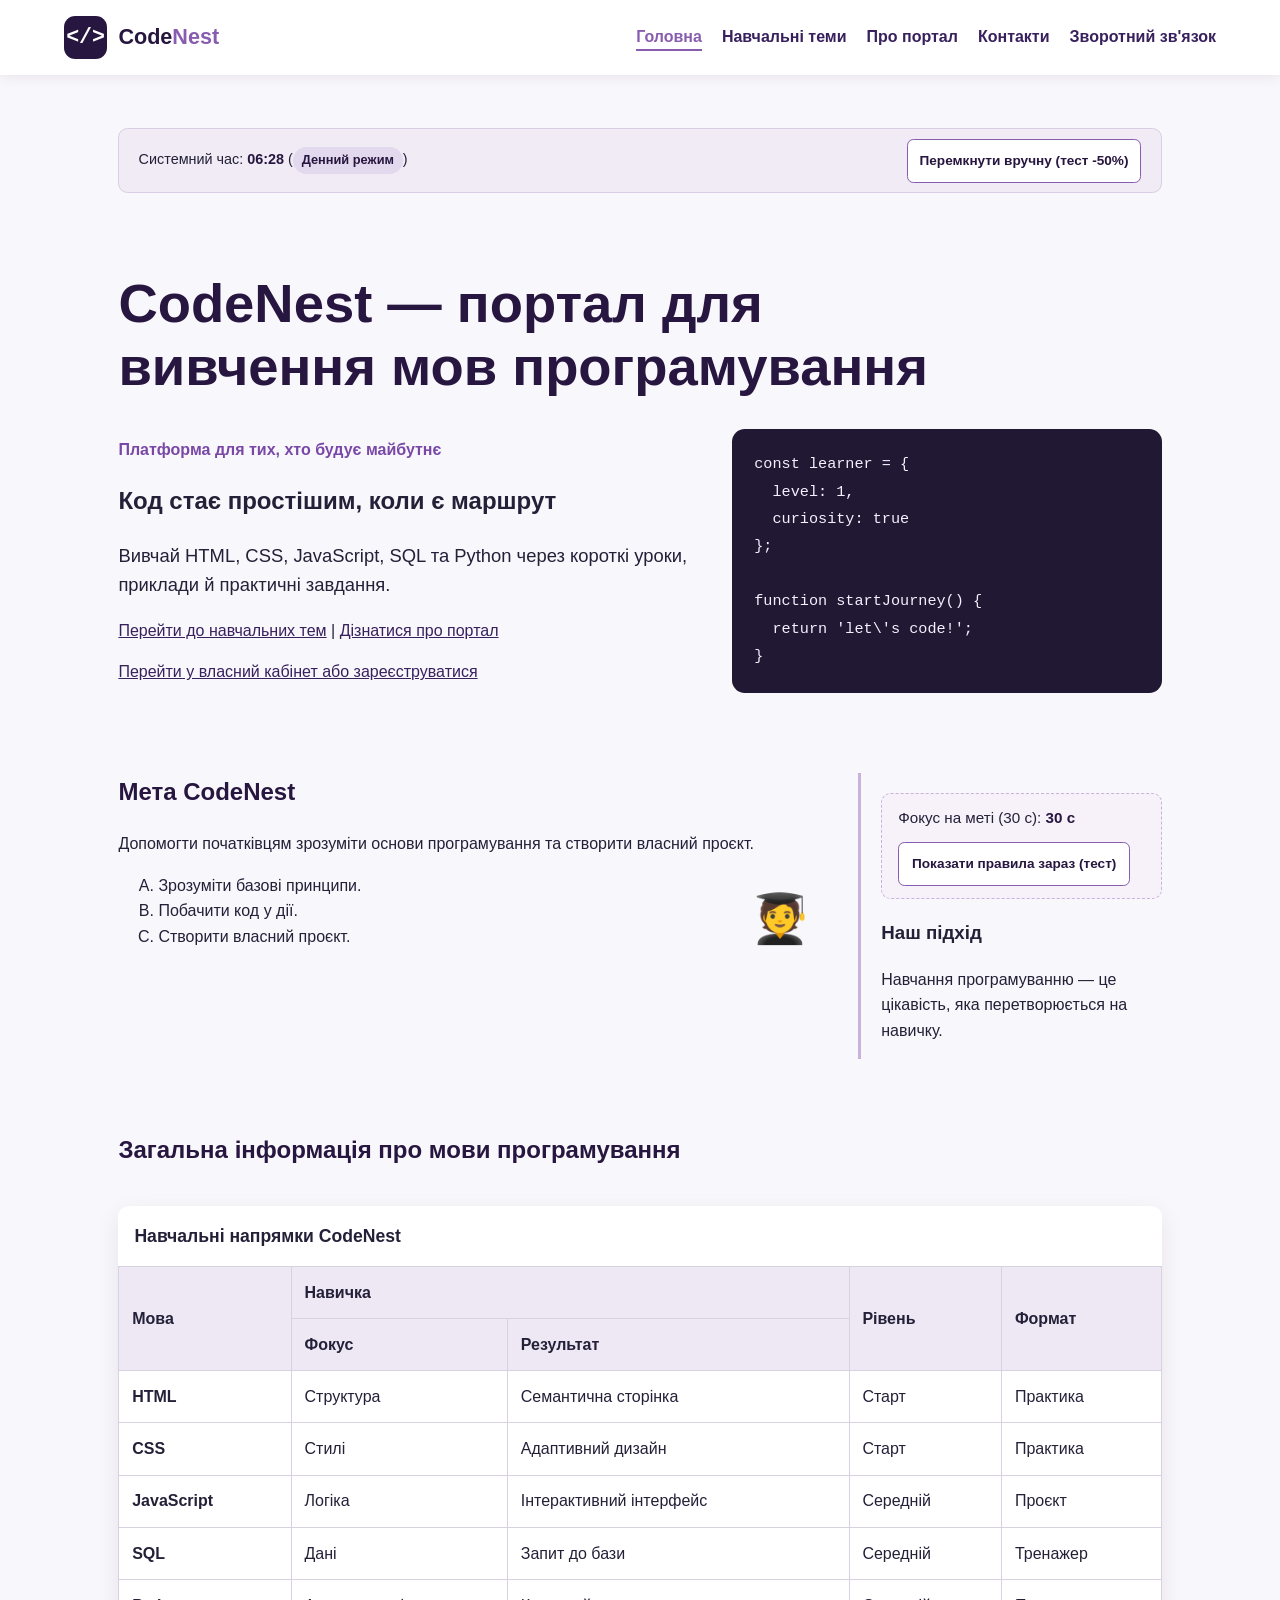
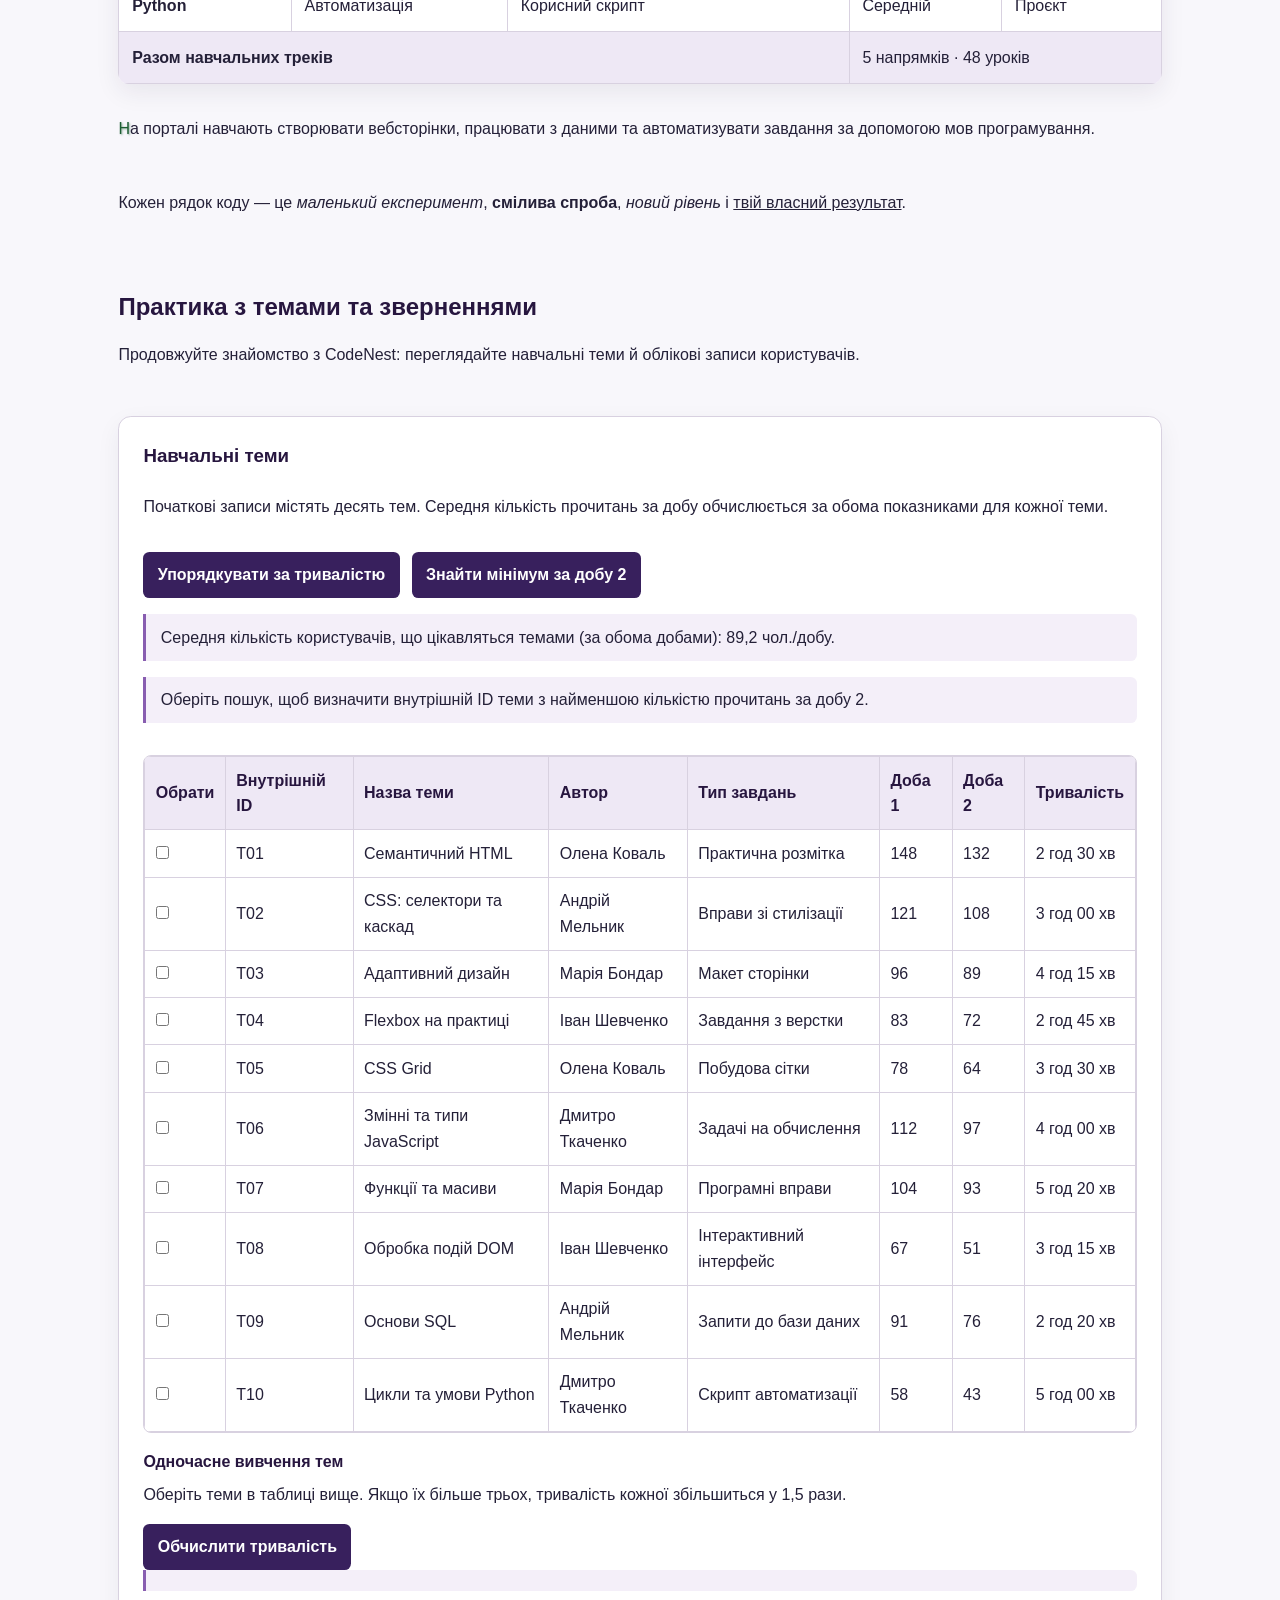
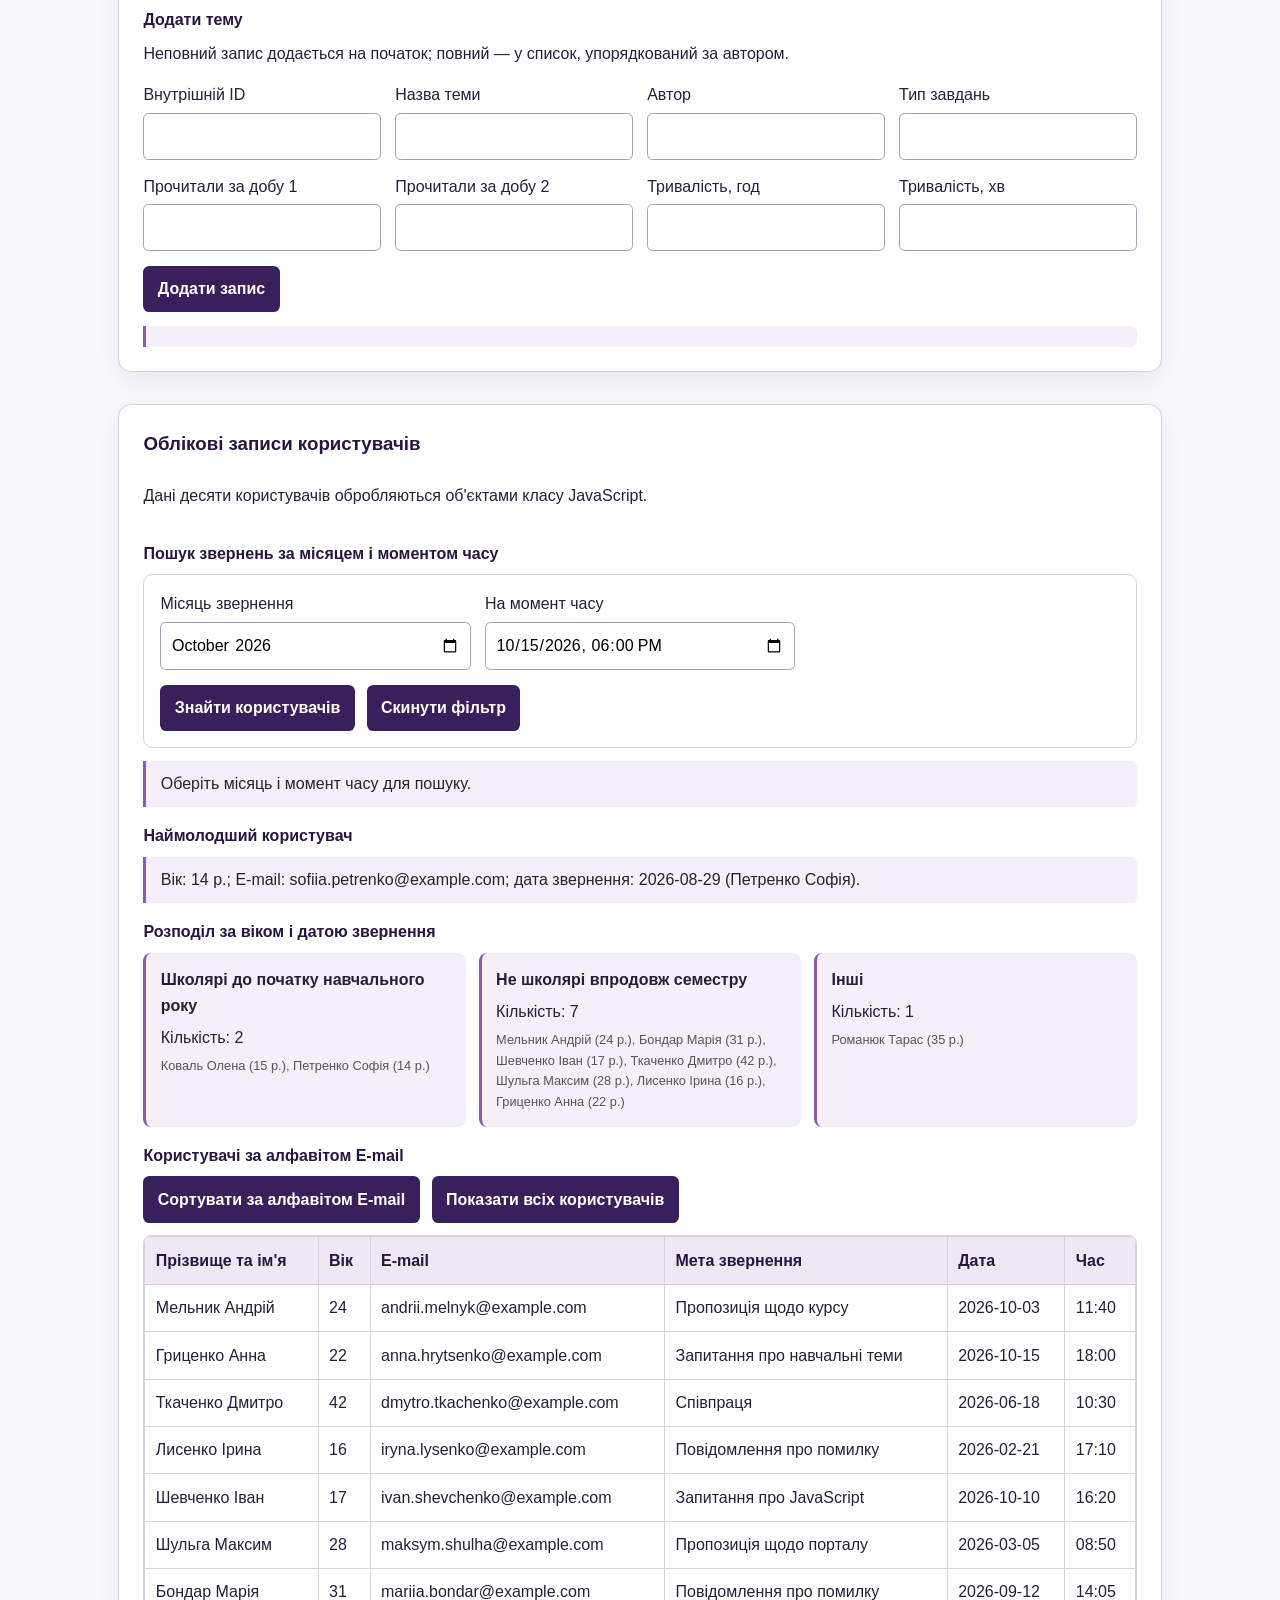
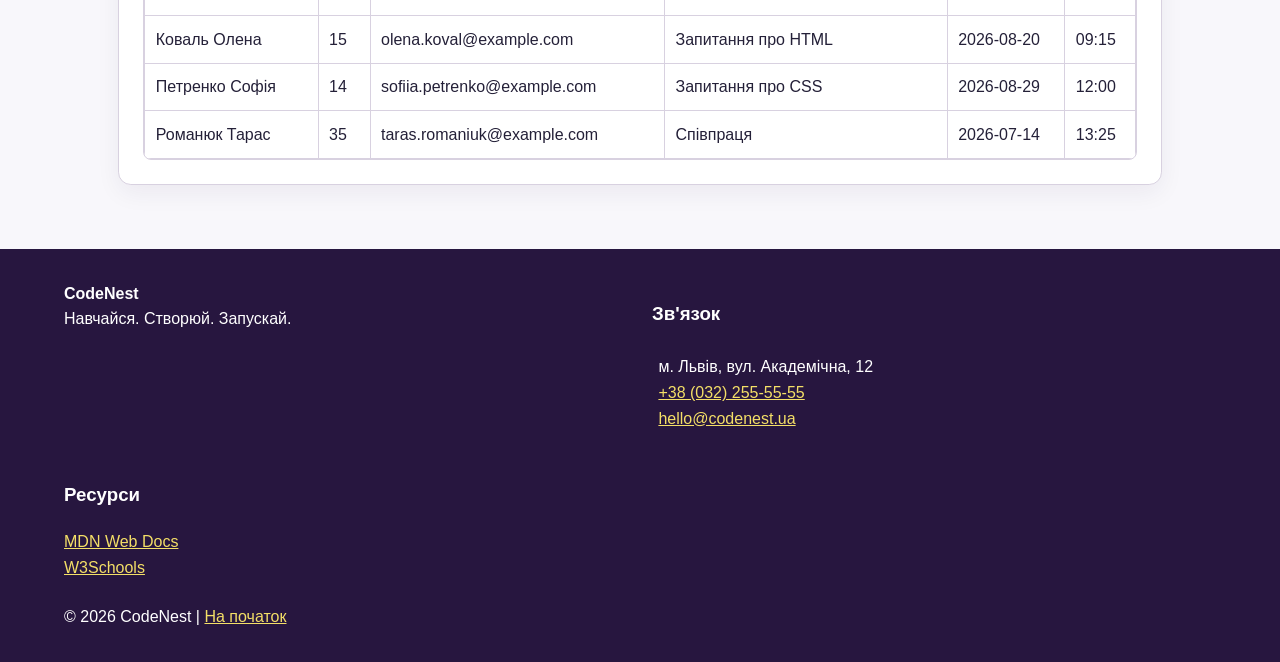
==== commit 68ab13c9: "Remove emoji icons from performance console logs and UI" ====
--- a/index.html
+++ b/index.html
@@ -30,7 +30,7 @@
 
   <main class="home-main">
     <div class="night-mode-indicator" id="night-mode-status" aria-label="Індикатор режиму доби">
-      <span>🕒 Системний час: <strong id="current-time-str">--:--</strong> (<span id="night-status-badge" class="night-status-badge day">Денний режим</span>)</span>
+      <span>Системний час: <strong id="current-time-str">--:--</strong> (<span id="night-status-badge" class="night-status-badge day">Денний режим</span>)</span>
       <button type="button" id="night-mode-toggle-btn" class="night-toggle-btn">Перемкнути вручну (тест -50%)</button>
     </div>
     <section class="hero-section" aria-labelledby="hero-title">
@@ -67,7 +67,7 @@
       </article>
       <aside class="purpose-note">
         <div id="purpose-focus-status" class="purpose-focus-status" aria-live="polite">
-          <span>⏱️ Фокус на меті (30 с): <span id="purpose-timer-counter" class="purpose-timer-badge">30 с</span></span>
+          <span>Фокус на меті (30 с): <span id="purpose-timer-counter" class="purpose-timer-badge">30 с</span></span>
           <button type="button" id="force-rules-btn" class="rules-quick-btn" title="Перевірити модальне вікно без очікування">Показати правила зараз (тест)</button>
         </div>
         <h3>Наш підхід</h3>
@@ -207,7 +207,7 @@
   <div id="rules-modal-overlay" class="modal-overlay" style="display: none;" role="dialog" aria-modal="true" aria-labelledby="rules-modal-title">
     <div class="modal-dialog">
       <div class="modal-header">
-        <h3 id="rules-modal-title">✨ Золоті правила навчання від CodeNest</h3>
+        <h3 id="rules-modal-title">Золоті правила навчання від CodeNest</h3>
         <button type="button" id="rules-modal-close-icon" class="modal-close-icon" aria-label="Закрити модальне вікно">&times;</button>
       </div>
       <div class="modal-body">
